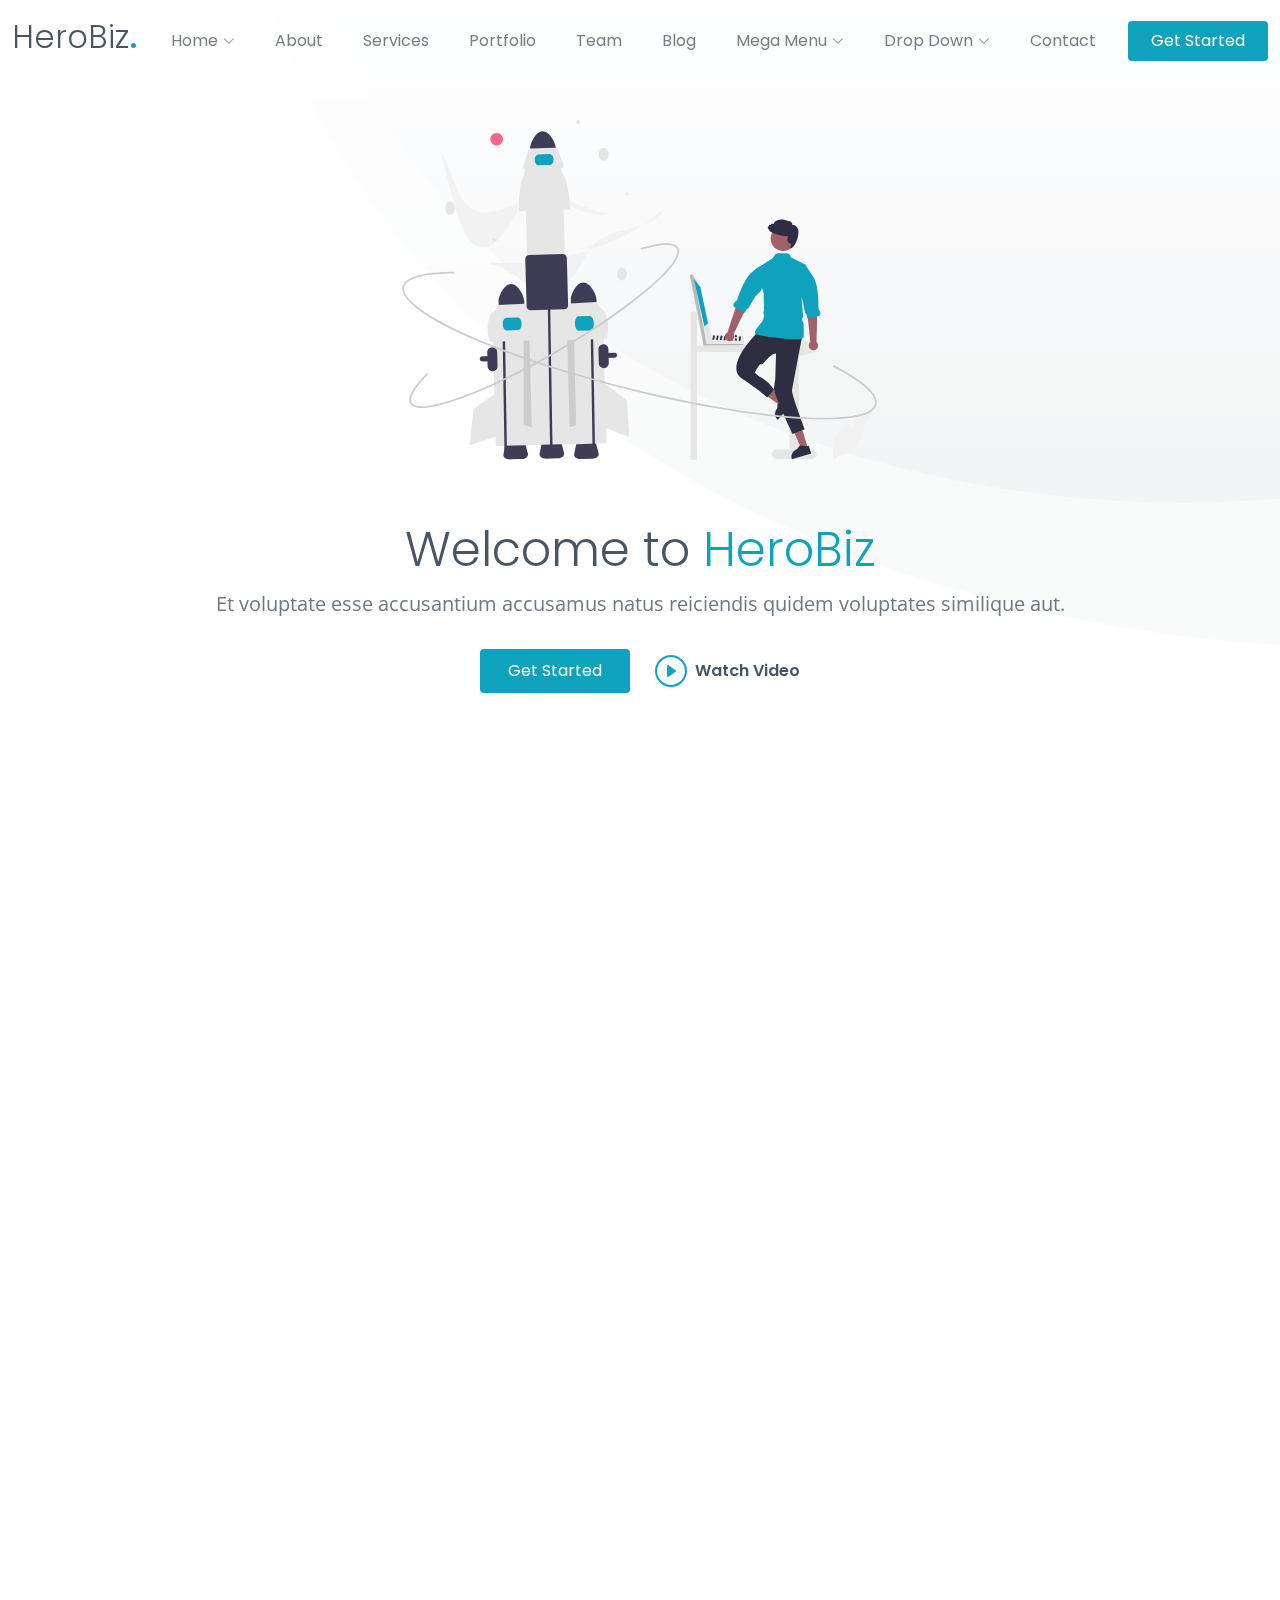
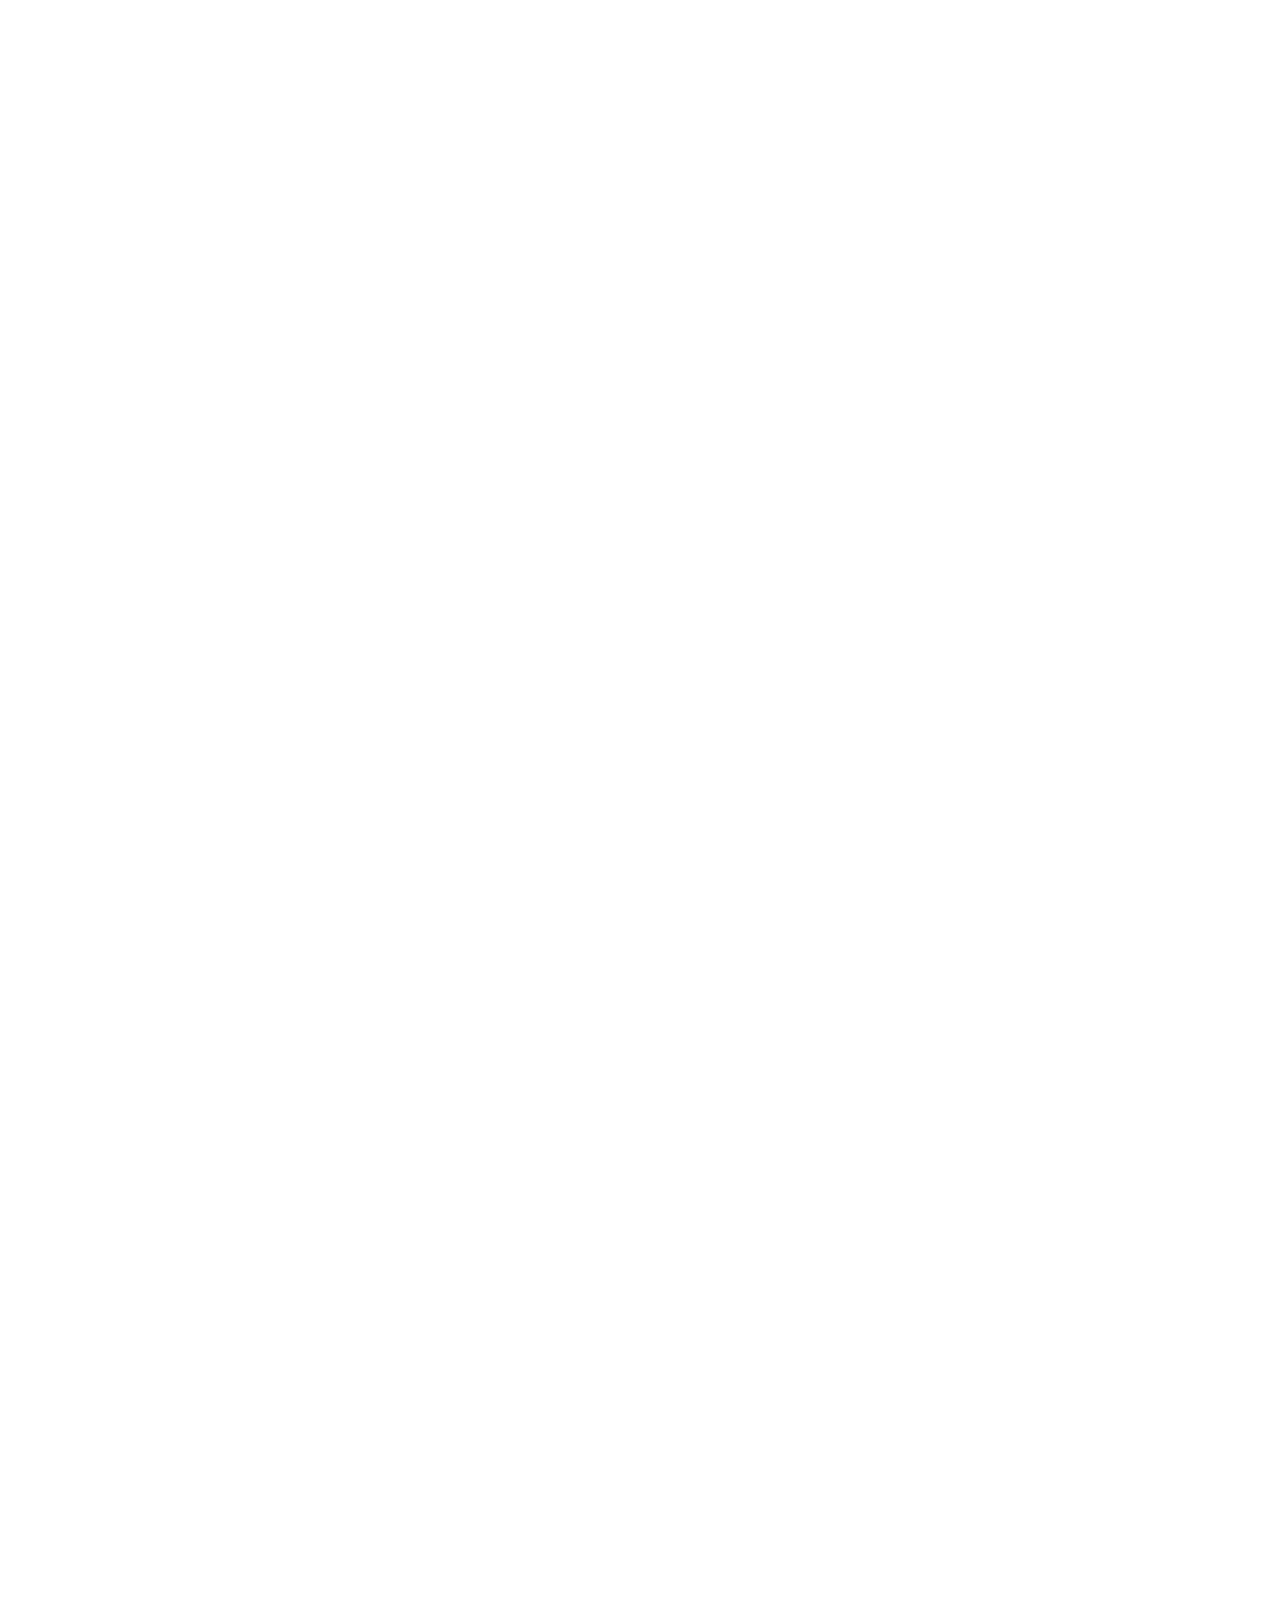
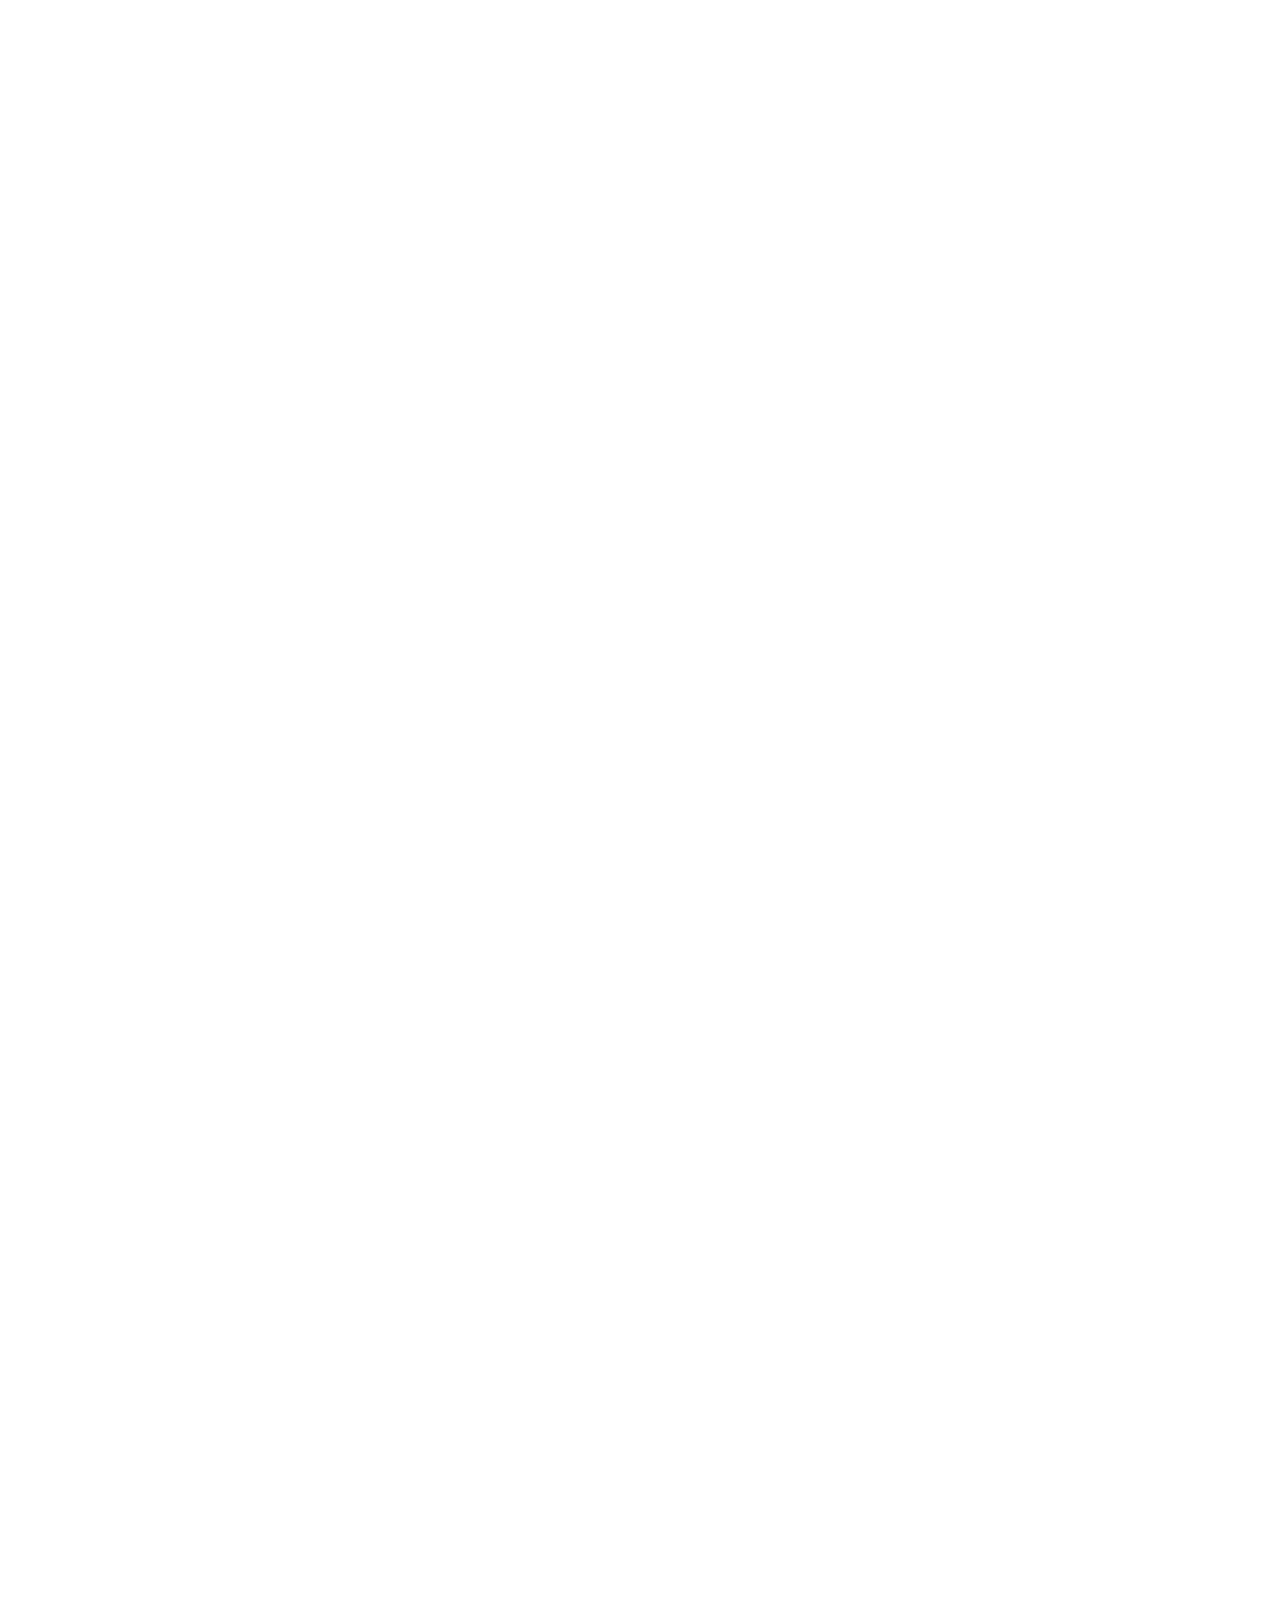
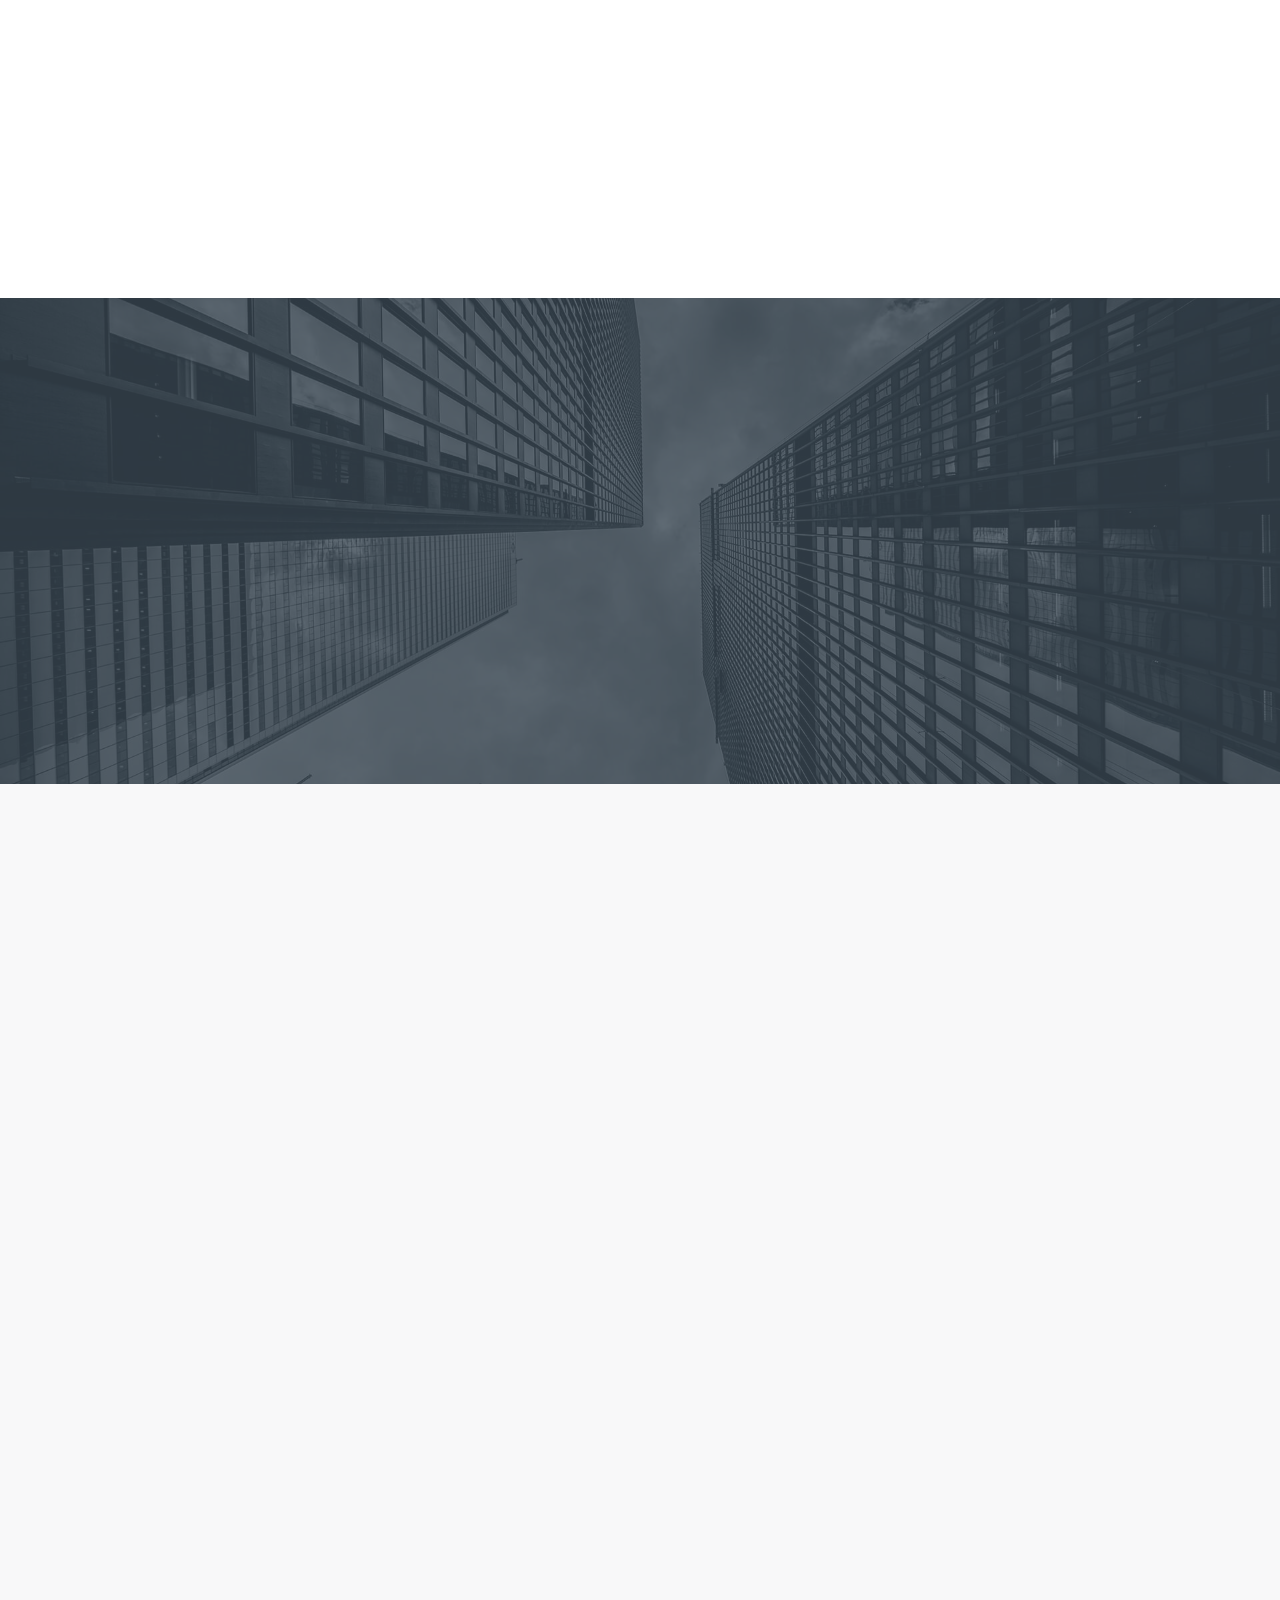
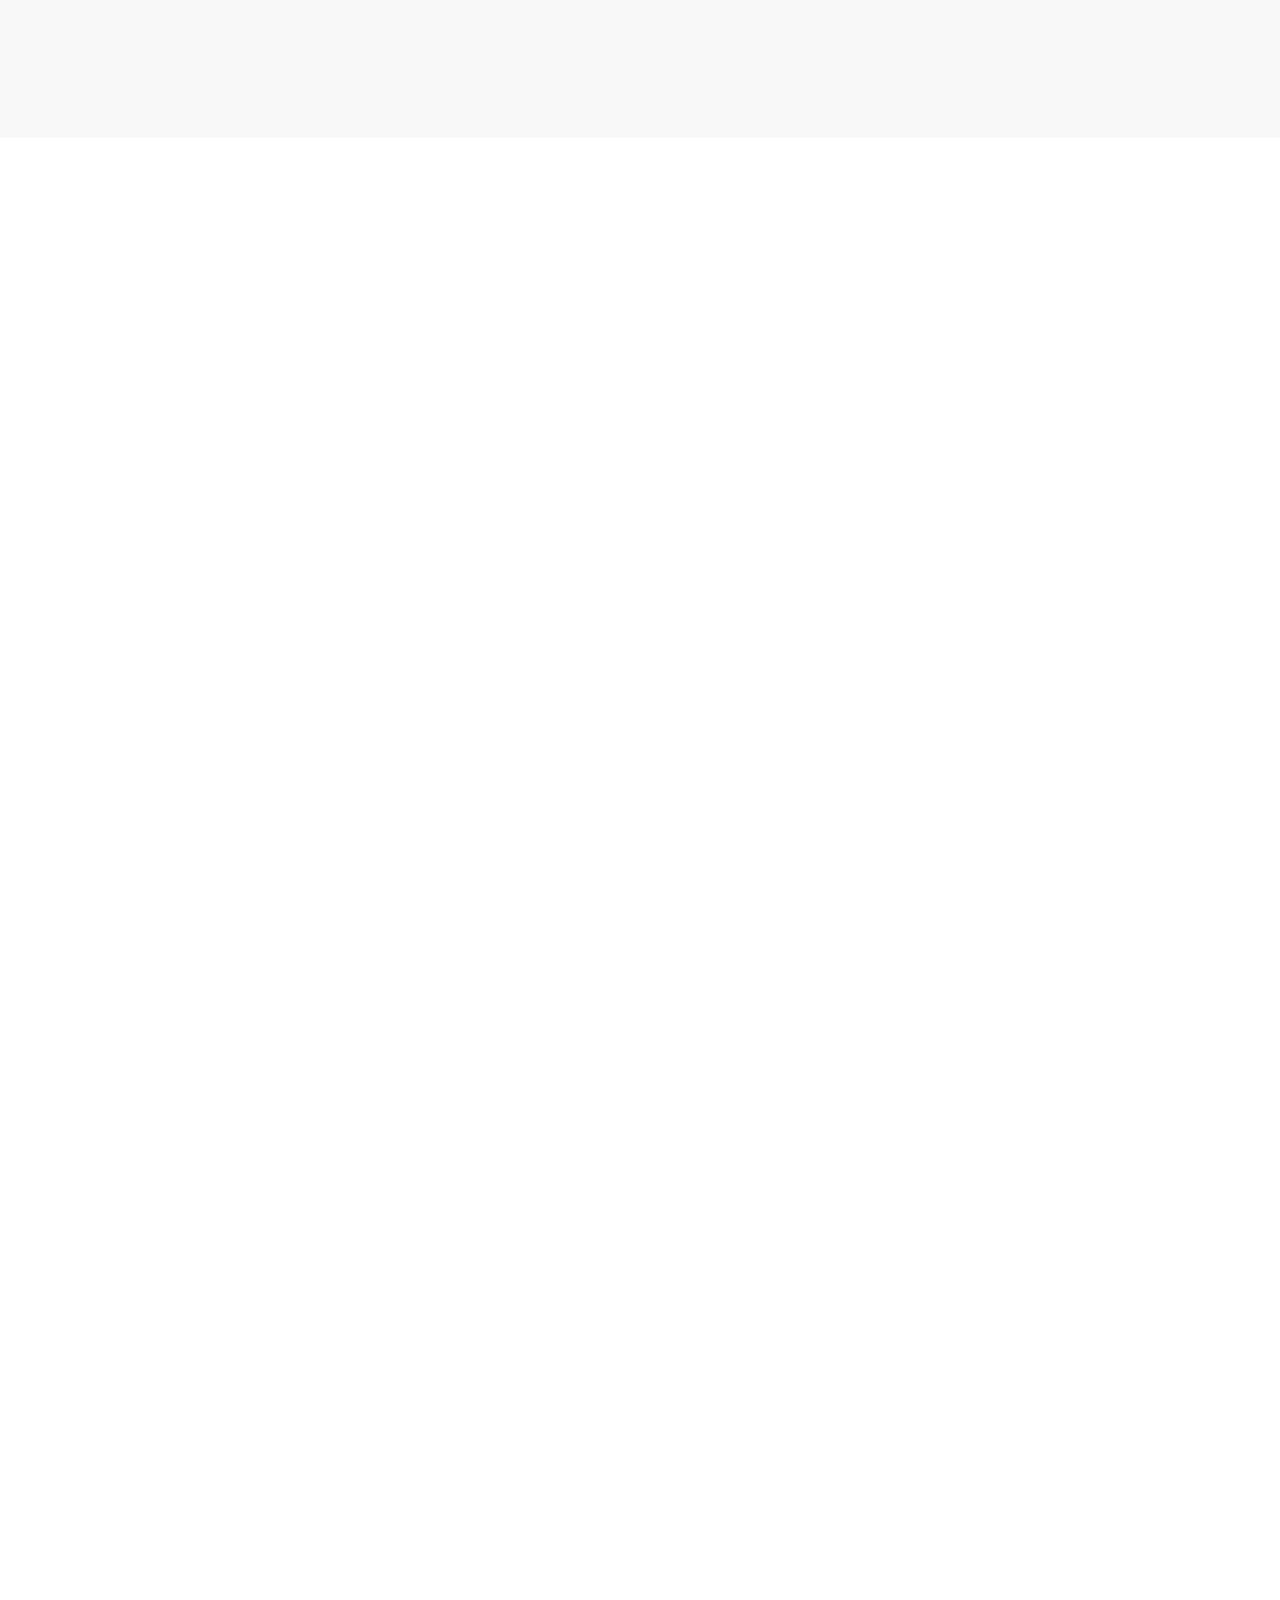
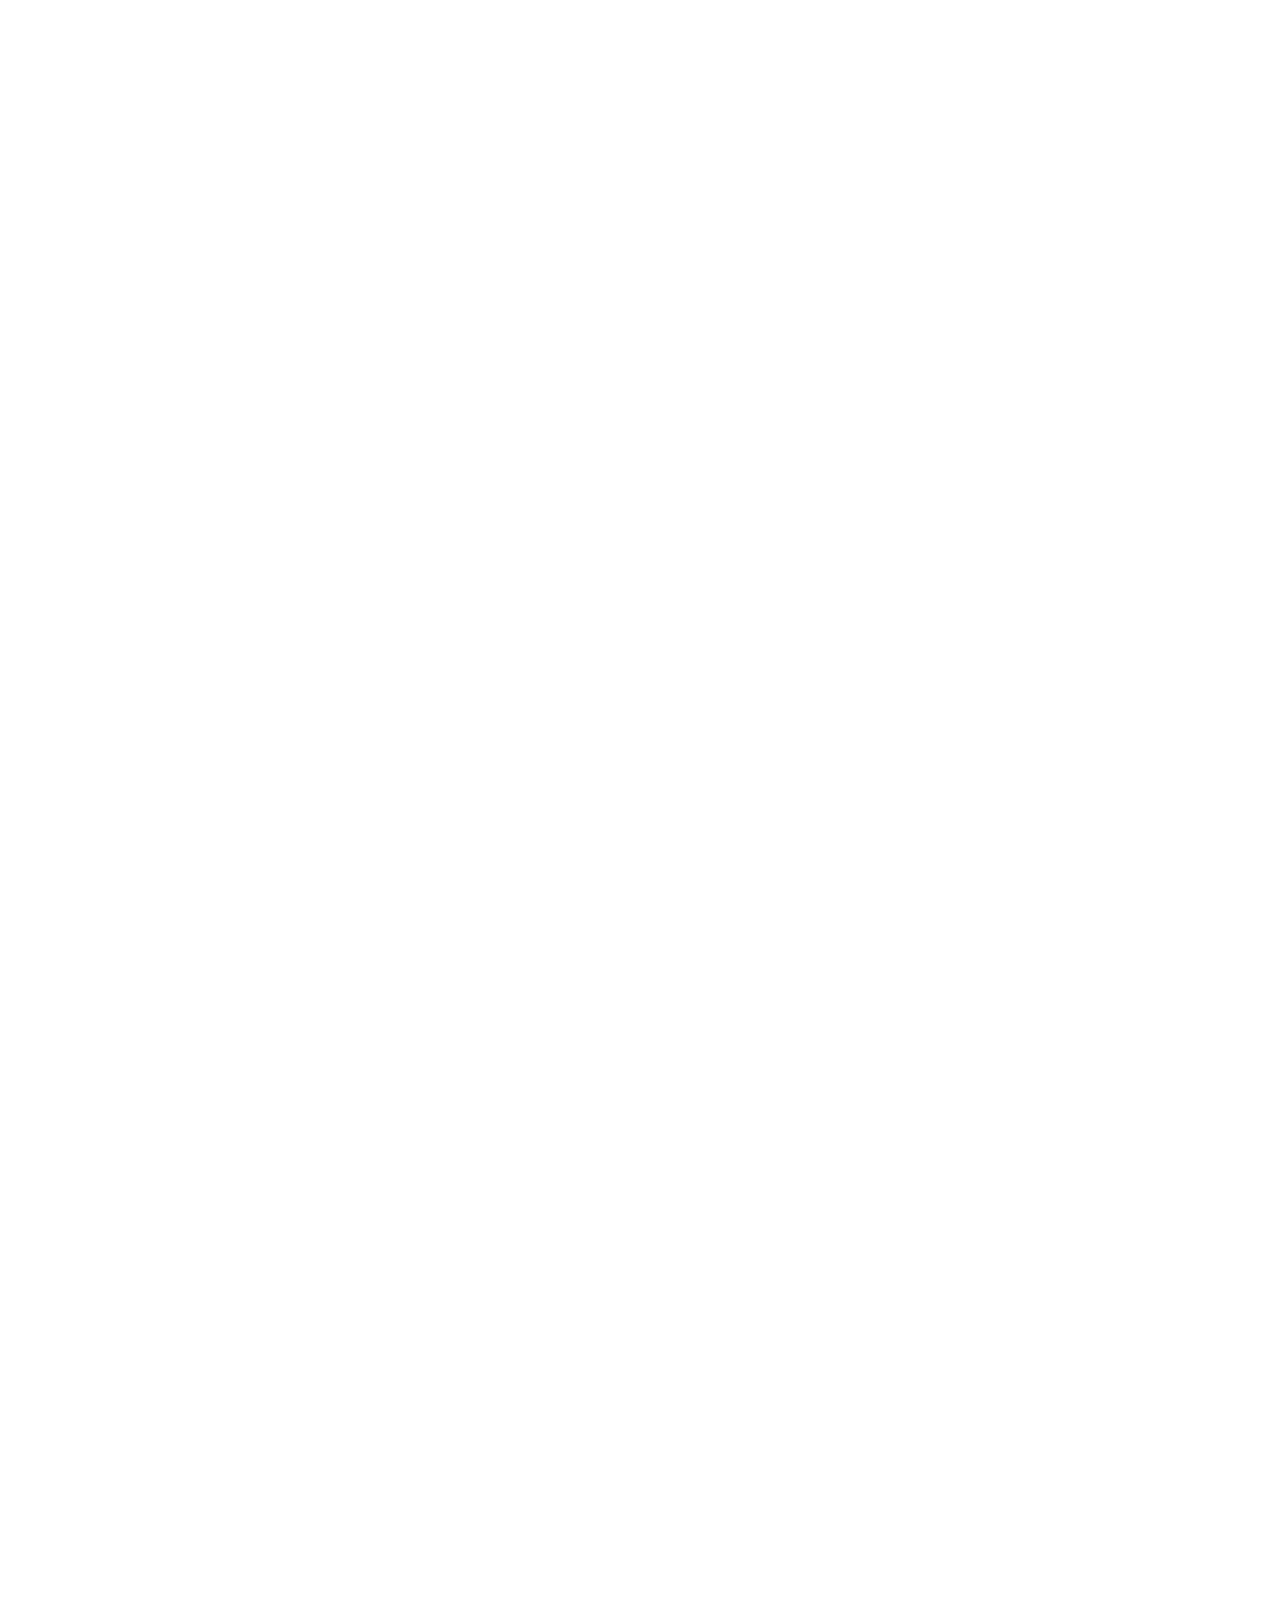
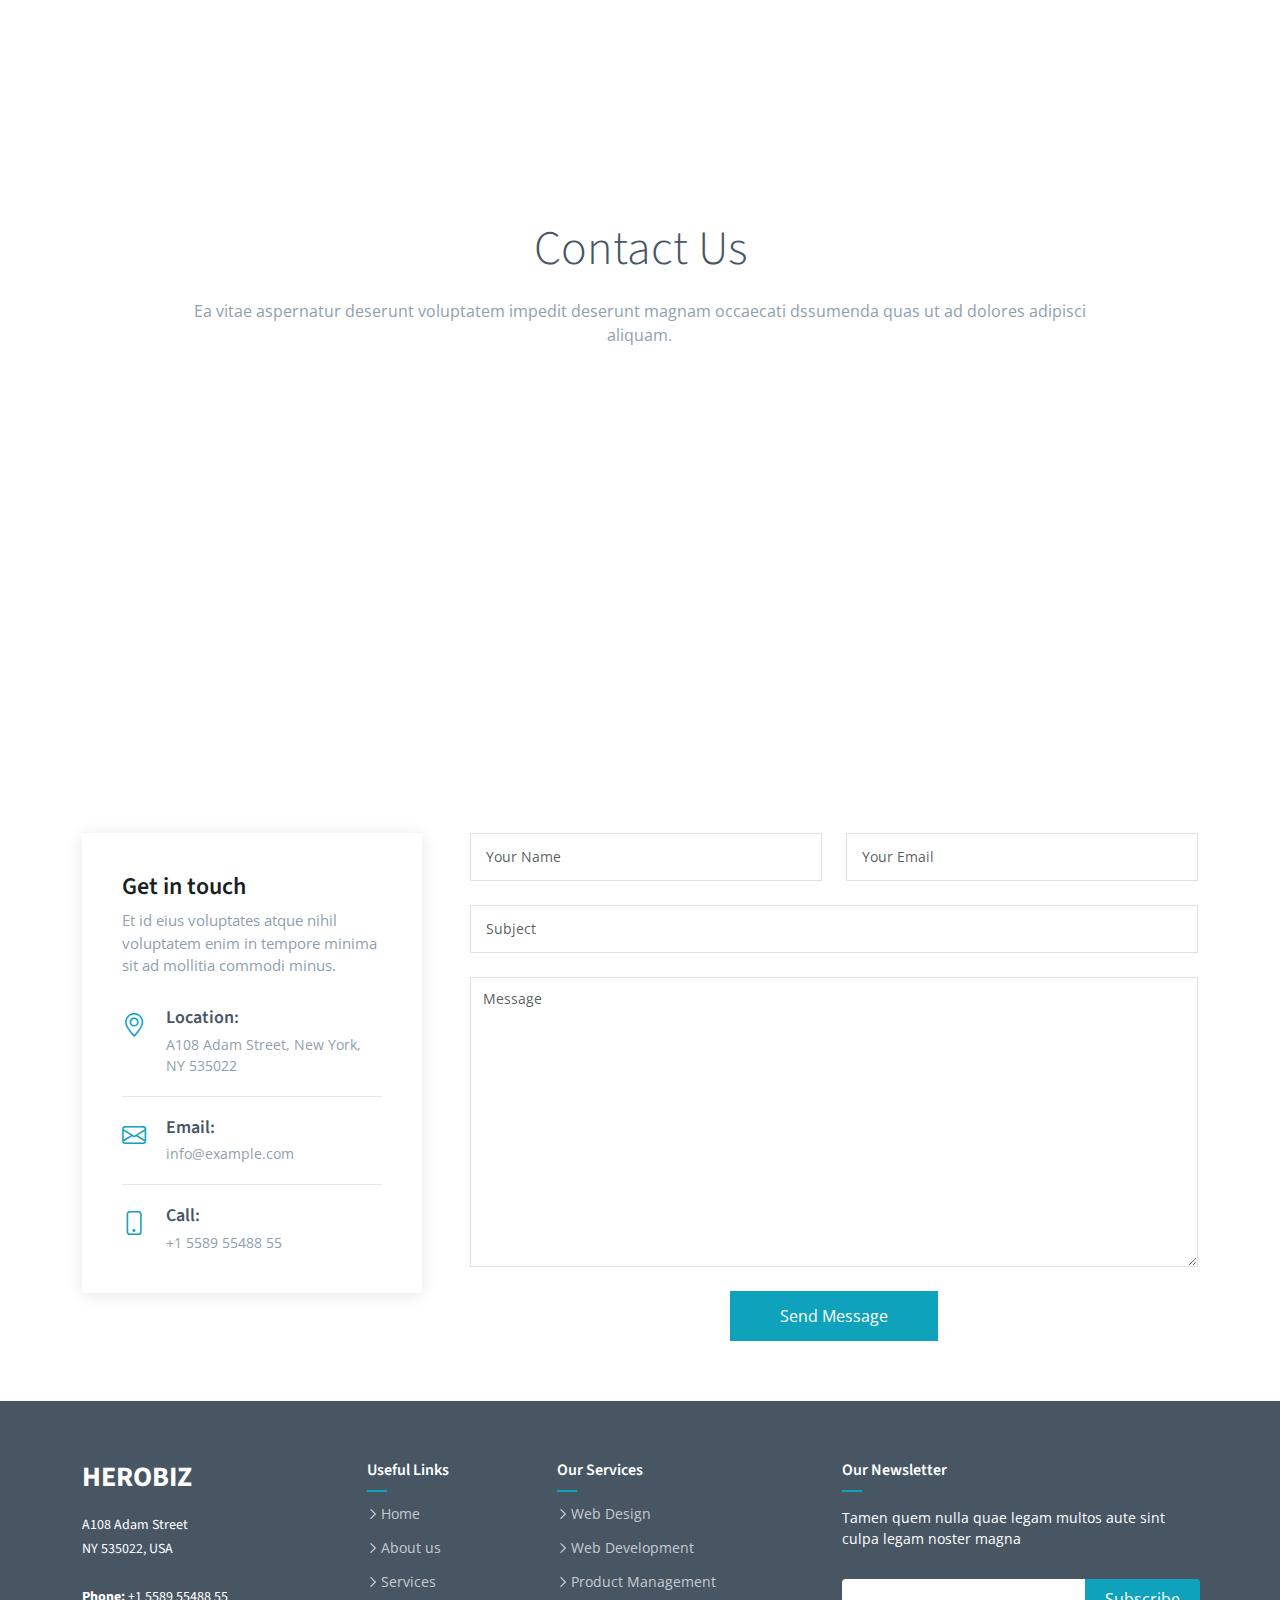
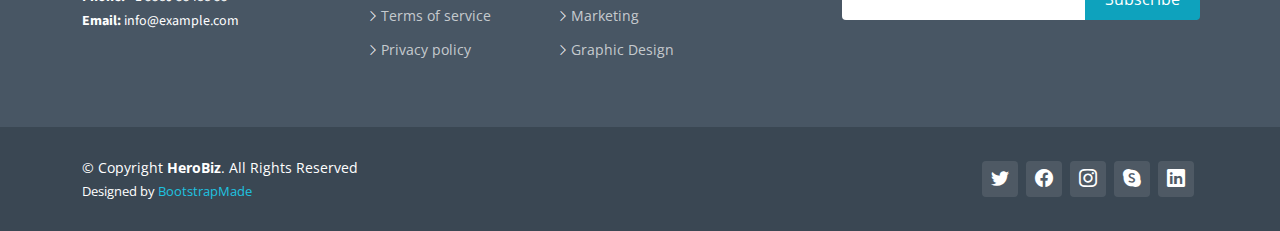
==== test/index.html @ 7741cd1e "Add template" ====
<!DOCTYPE html>
<html lang="en">

<head>
  <meta charset="utf-8">
  <meta content="width=device-width, initial-scale=1.0" name="viewport">

  <title>HeroBiz Bootstrap Template - Home 1</title>
  <meta content="" name="description">
  <meta content="" name="keywords">

  <!-- Favicons -->
  <link href="assets/img/favicon.png" rel="icon">
  <link href="assets/img/apple-touch-icon.png" rel="apple-touch-icon">

  <!-- Google Fonts -->
  <link rel="preconnect" href="https://fonts.googleapis.com">
  <link rel="preconnect" href="https://fonts.gstatic.com" crossorigin>
  <link href="https://fonts.googleapis.com/css2?family=Open+Sans:ital,wght@0,300;0,400;0,500;0,600;0,700;1,300;1,400;1,500;1,600;1,700&family=Poppins:ital,wght@0,300;0,400;0,500;0,600;0,700;1,300;1,400;1,500;1,600;1,700&family=Source+Sans+Pro:ital,wght@0,300;0,400;0,600;0,700;1,300;1,400;1,600;1,700&display=swap" rel="stylesheet">

  <!-- Vendor CSS Files -->
  <link href="assets/vendor/bootstrap/css/bootstrap.min.css" rel="stylesheet">
  <link href="assets/vendor/bootstrap-icons/bootstrap-icons.css" rel="stylesheet">
  <link href="assets/vendor/aos/aos.css" rel="stylesheet">
  <link href="assets/vendor/glightbox/css/glightbox.min.css" rel="stylesheet">
  <link href="assets/vendor/swiper/swiper-bundle.min.css" rel="stylesheet">

  <!-- Variables CSS Files. Uncomment your preferred color scheme -->
  <link href="assets/css/variables.css" rel="stylesheet">
  <!-- <link href="assets/css/variables-blue.css" rel="stylesheet"> -->
  <!-- <link href="assets/css/variables-green.css" rel="stylesheet"> -->
  <!-- <link href="assets/css/variables-orange.css" rel="stylesheet"> -->
  <!-- <link href="assets/css/variables-purple.css" rel="stylesheet"> -->
  <!-- <link href="assets/css/variables-red.css" rel="stylesheet"> -->
  <!-- <link href="assets/css/variables-pink.css" rel="stylesheet"> -->

  <!-- Template Main CSS File -->
  <link href="assets/css/main.css" rel="stylesheet">

  <!-- =======================================================
  * Template Name: HeroBiz
  * Updated: Jan 09 2024 with Bootstrap v5.3.2
  * Template URL: https://bootstrapmade.com/herobiz-bootstrap-business-template/
  * Author: BootstrapMade.com
  * License: https://bootstrapmade.com/license/
  ======================================================== -->
</head>

<body>

  <!-- ======= Header ======= -->
  <header id="header" class="header fixed-top" data-scrollto-offset="0">
    <div class="container-fluid d-flex align-items-center justify-content-between">

      <a href="index.html" class="logo d-flex align-items-center scrollto me-auto me-lg-0">
        <!-- Uncomment the line below if you also wish to use an image logo -->
        <!-- <img src="assets/img/logo.png" alt=""> -->
        <h1>HeroBiz<span>.</span></h1>
      </a>

      <nav id="navbar" class="navbar">
        <ul>

          <li class="dropdown"><a href="#"><span>Home</span> <i class="bi bi-chevron-down dropdown-indicator"></i></a>
            <ul>
              <li><a href="index.html" class="active">Home 1 - index.html</a></li>
              <li><a href="index-2.html">Home 2 - index-2.html</a></li>
              <li><a href="index-3.html">Home 3 - index-3.html</a></li>
              <li><a href="index-4.html">Home 4 - index-4.html</a></li>
            </ul>
          </li>

          <li><a class="nav-link scrollto" href="index.html#about">About</a></li>
          <li><a class="nav-link scrollto" href="index.html#services">Services</a></li>
          <li><a class="nav-link scrollto" href="index.html#portfolio">Portfolio</a></li>
          <li><a class="nav-link scrollto" href="index.html#team">Team</a></li>
          <li><a href="blog.html">Blog</a></li>
          <li class="dropdown megamenu"><a href="#"><span>Mega Menu</span> <i class="bi bi-chevron-down dropdown-indicator"></i></a>
            <ul>
              <li>
                <a href="#">Column 1 link 1</a>
                <a href="#">Column 1 link 2</a>
                <a href="#">Column 1 link 3</a>
              </li>
              <li>
                <a href="#">Column 2 link 1</a>
                <a href="#">Column 2 link 2</a>
                <a href="#">Column 3 link 3</a>
              </li>
              <li>
                <a href="#">Column 3 link 1</a>
                <a href="#">Column 3 link 2</a>
                <a href="#">Column 3 link 3</a>
              </li>
              <li>
                <a href="#">Column 4 link 1</a>
                <a href="#">Column 4 link 2</a>
                <a href="#">Column 4 link 3</a>
              </li>
            </ul>
          </li>
          <li class="dropdown"><a href="#"><span>Drop Down</span> <i class="bi bi-chevron-down dropdown-indicator"></i></a>
            <ul>
              <li><a href="#">Drop Down 1</a></li>
              <li class="dropdown"><a href="#"><span>Deep Drop Down</span> <i class="bi bi-chevron-down dropdown-indicator"></i></a>
                <ul>
                  <li><a href="#">Deep Drop Down 1</a></li>
                  <li><a href="#">Deep Drop Down 2</a></li>
                  <li><a href="#">Deep Drop Down 3</a></li>
                  <li><a href="#">Deep Drop Down 4</a></li>
                  <li><a href="#">Deep Drop Down 5</a></li>
                </ul>
              </li>
              <li><a href="#">Drop Down 2</a></li>
              <li><a href="#">Drop Down 3</a></li>
              <li><a href="#">Drop Down 4</a></li>
            </ul>
          </li>
          <li><a class="nav-link scrollto" href="index.html#contact">Contact</a></li>
        </ul>
        <i class="bi bi-list mobile-nav-toggle d-none"></i>
      </nav><!-- .navbar -->

      <a class="btn-getstarted scrollto" href="index.html#about">Get Started</a>

    </div>
  </header><!-- End Header -->

  <section id="hero-animated" class="hero-animated d-flex align-items-center">
    <div class="container d-flex flex-column justify-content-center align-items-center text-center position-relative" data-aos="zoom-out">
      <img src="assets/img/hero-carousel/hero-carousel-3.svg" class="img-fluid animated">
      <h2>Welcome to <span>HeroBiz</span></h2>
      <p>Et voluptate esse accusantium accusamus natus reiciendis quidem voluptates similique aut.</p>
      <div class="d-flex">
        <a href="#about" class="btn-get-started scrollto">Get Started</a>
        <a href="https://www.youtube.com/watch?v=LXb3EKWsInQ" class="glightbox btn-watch-video d-flex align-items-center"><i class="bi bi-play-circle"></i><span>Watch Video</span></a>
      </div>
    </div>
  </section>

  <main id="main">

    <!-- ======= Featured Services Section ======= -->
    <section id="featured-services" class="featured-services">
      <div class="container">

        <div class="row gy-4">

          <div class="col-xl-3 col-md-6 d-flex" data-aos="zoom-out">
            <div class="service-item position-relative">
              <div class="icon"><i class="bi bi-activity icon"></i></div>
              <h4><a href="" class="stretched-link">Lorem Ipsum</a></h4>
              <p>Voluptatum deleniti atque corrupti quos dolores et quas molestias excepturi</p>
            </div>
          </div><!-- End Service Item -->

          <div class="col-xl-3 col-md-6 d-flex" data-aos="zoom-out" data-aos-delay="200">
            <div class="service-item position-relative">
              <div class="icon"><i class="bi bi-bounding-box-circles icon"></i></div>
              <h4><a href="" class="stretched-link">Sed ut perspici</a></h4>
              <p>Duis aute irure dolor in reprehenderit in voluptate velit esse cillum dolore</p>
            </div>
          </div><!-- End Service Item -->

          <div class="col-xl-3 col-md-6 d-flex" data-aos="zoom-out" data-aos-delay="400">
            <div class="service-item position-relative">
              <div class="icon"><i class="bi bi-calendar4-week icon"></i></div>
              <h4><a href="" class="stretched-link">Magni Dolores</a></h4>
              <p>Excepteur sint occaecat cupidatat non proident, sunt in culpa qui officia</p>
            </div>
          </div><!-- End Service Item -->

          <div class="col-xl-3 col-md-6 d-flex" data-aos="zoom-out" data-aos-delay="600">
            <div class="service-item position-relative">
              <div class="icon"><i class="bi bi-broadcast icon"></i></div>
              <h4><a href="" class="stretched-link">Nemo Enim</a></h4>
              <p>At vero eos et accusamus et iusto odio dignissimos ducimus qui blanditiis</p>
            </div>
          </div><!-- End Service Item -->

        </div>

      </div>
    </section><!-- End Featured Services Section -->

    <!-- ======= About Section ======= -->
    <section id="about" class="about">
      <div class="container" data-aos="fade-up">

        <div class="section-header">
          <h2>About Us</h2>
          <p>Architecto nobis eos vel nam quidem vitae temporibus voluptates qui hic deserunt iusto omnis nam voluptas asperiores sequi tenetur dolores incidunt enim voluptatem magnam cumque fuga.</p>
        </div>

        <div class="row g-4 g-lg-5" data-aos="fade-up" data-aos-delay="200">

          <div class="col-lg-5">
            <div class="about-img">
              <img src="assets/img/about.jpg" class="img-fluid" alt="">
            </div>
          </div>

          <div class="col-lg-7">
            <h3 class="pt-0 pt-lg-5">Neque officiis dolore maiores et exercitationem quae est seda lidera pat claero</h3>

            <!-- Tabs -->
            <ul class="nav nav-pills mb-3">
              <li><a class="nav-link active" data-bs-toggle="pill" href="#tab1">Saepe fuga</a></li>
              <li><a class="nav-link" data-bs-toggle="pill" href="#tab2">Voluptates</a></li>
              <li><a class="nav-link" data-bs-toggle="pill" href="#tab3">Corrupti</a></li>
            </ul><!-- End Tabs -->

            <!-- Tab Content -->
            <div class="tab-content">

              <div class="tab-pane fade show active" id="tab1">

                <p class="fst-italic">Consequuntur inventore voluptates consequatur aut vel et. Eos doloribus expedita. Sapiente atque consequatur minima nihil quae aspernatur quo suscipit voluptatem.</p>

                <div class="d-flex align-items-center mt-4">
                  <i class="bi bi-check2"></i>
                  <h4>Repudiandae rerum velit modi et officia quasi facilis</h4>
                </div>
                <p>Laborum omnis voluptates voluptas qui sit aliquam blanditiis. Sapiente minima commodi dolorum non eveniet magni quaerat nemo et.</p>

                <div class="d-flex align-items-center mt-4">
                  <i class="bi bi-check2"></i>
                  <h4>Incidunt non veritatis illum ea ut nisi</h4>
                </div>
                <p>Non quod totam minus repellendus autem sint velit. Rerum debitis facere soluta tenetur. Iure molestiae assumenda sunt qui inventore eligendi voluptates nisi at. Dolorem quo tempora. Quia et perferendis.</p>

                <div class="d-flex align-items-center mt-4">
                  <i class="bi bi-check2"></i>
                  <h4>Omnis ab quia nemo dignissimos rem eum quos..</h4>
                </div>
                <p>Eius alias aut cupiditate. Dolor voluptates animi ut blanditiis quos nam. Magnam officia aut ut alias quo explicabo ullam esse. Sunt magnam et dolorem eaque magnam odit enim quaerat. Vero error error voluptatem eum.</p>

              </div><!-- End Tab 1 Content -->

              <div class="tab-pane fade show" id="tab2">

                <p class="fst-italic">Consequuntur inventore voluptates consequatur aut vel et. Eos doloribus expedita. Sapiente atque consequatur minima nihil quae aspernatur quo suscipit voluptatem.</p>

                <div class="d-flex align-items-center mt-4">
                  <i class="bi bi-check2"></i>
                  <h4>Repudiandae rerum velit modi et officia quasi facilis</h4>
                </div>
                <p>Laborum omnis voluptates voluptas qui sit aliquam blanditiis. Sapiente minima commodi dolorum non eveniet magni quaerat nemo et.</p>

                <div class="d-flex align-items-center mt-4">
                  <i class="bi bi-check2"></i>
                  <h4>Incidunt non veritatis illum ea ut nisi</h4>
                </div>
                <p>Non quod totam minus repellendus autem sint velit. Rerum debitis facere soluta tenetur. Iure molestiae assumenda sunt qui inventore eligendi voluptates nisi at. Dolorem quo tempora. Quia et perferendis.</p>

                <div class="d-flex align-items-center mt-4">
                  <i class="bi bi-check2"></i>
                  <h4>Omnis ab quia nemo dignissimos rem eum quos..</h4>
                </div>
                <p>Eius alias aut cupiditate. Dolor voluptates animi ut blanditiis quos nam. Magnam officia aut ut alias quo explicabo ullam esse. Sunt magnam et dolorem eaque magnam odit enim quaerat. Vero error error voluptatem eum.</p>

              </div><!-- End Tab 2 Content -->

              <div class="tab-pane fade show" id="tab3">

                <p class="fst-italic">Consequuntur inventore voluptates consequatur aut vel et. Eos doloribus expedita. Sapiente atque consequatur minima nihil quae aspernatur quo suscipit voluptatem.</p>

                <div class="d-flex align-items-center mt-4">
                  <i class="bi bi-check2"></i>
                  <h4>Repudiandae rerum velit modi et officia quasi facilis</h4>
                </div>
                <p>Laborum omnis voluptates voluptas qui sit aliquam blanditiis. Sapiente minima commodi dolorum non eveniet magni quaerat nemo et.</p>

                <div class="d-flex align-items-center mt-4">
                  <i class="bi bi-check2"></i>
                  <h4>Incidunt non veritatis illum ea ut nisi</h4>
                </div>
                <p>Non quod totam minus repellendus autem sint velit. Rerum debitis facere soluta tenetur. Iure molestiae assumenda sunt qui inventore eligendi voluptates nisi at. Dolorem quo tempora. Quia et perferendis.</p>

                <div class="d-flex align-items-center mt-4">
                  <i class="bi bi-check2"></i>
                  <h4>Omnis ab quia nemo dignissimos rem eum quos..</h4>
                </div>
                <p>Eius alias aut cupiditate. Dolor voluptates animi ut blanditiis quos nam. Magnam officia aut ut alias quo explicabo ullam esse. Sunt magnam et dolorem eaque magnam odit enim quaerat. Vero error error voluptatem eum.</p>

              </div><!-- End Tab 3 Content -->

            </div>

          </div>

        </div>

      </div>
    </section><!-- End About Section -->

    <!-- ======= Clients Section ======= -->
    <section id="clients" class="clients">
      <div class="container" data-aos="zoom-out">

        <div class="clients-slider swiper">
          <div class="swiper-wrapper align-items-center">
            <div class="swiper-slide"><img src="assets/img/clients/client-1.png" class="img-fluid" alt=""></div>
            <div class="swiper-slide"><img src="assets/img/clients/client-2.png" class="img-fluid" alt=""></div>
            <div class="swiper-slide"><img src="assets/img/clients/client-3.png" class="img-fluid" alt=""></div>
            <div class="swiper-slide"><img src="assets/img/clients/client-4.png" class="img-fluid" alt=""></div>
            <div class="swiper-slide"><img src="assets/img/clients/client-5.png" class="img-fluid" alt=""></div>
            <div class="swiper-slide"><img src="assets/img/clients/client-6.png" class="img-fluid" alt=""></div>
            <div class="swiper-slide"><img src="assets/img/clients/client-7.png" class="img-fluid" alt=""></div>
            <div class="swiper-slide"><img src="assets/img/clients/client-8.png" class="img-fluid" alt=""></div>
          </div>
        </div>

      </div>
    </section><!-- End Clients Section -->

    <!-- ======= Call To Action Section ======= -->
    <section id="cta" class="cta">
      <div class="container" data-aos="zoom-out">

        <div class="row g-5">

          <div class="col-lg-8 col-md-6 content d-flex flex-column justify-content-center order-last order-md-first">
            <h3>Alias sunt quas <em>Cupiditate</em> oluptas hic minima</h3>
            <p> Duis aute irure dolor in reprehenderit in voluptate velit esse cillum dolore eu fugiat nulla pariatur. Excepteur sint occaecat cupidatat non proident, sunt in culpa qui officia deserunt mollit anim id est laborum.</p>
            <a class="cta-btn align-self-start" href="#">Call To Action</a>
          </div>

          <div class="col-lg-4 col-md-6 order-first order-md-last d-flex align-items-center">
            <div class="img">
              <img src="assets/img/cta.jpg" alt="" class="img-fluid">
            </div>
          </div>

        </div>

      </div>
    </section><!-- End Call To Action Section -->

    <!-- ======= On Focus Section ======= -->
    <section id="onfocus" class="onfocus">
      <div class="container-fluid p-0" data-aos="fade-up">

        <div class="row g-0">
          <div class="col-lg-6 video-play position-relative">
            <a href="https://www.youtube.com/watch?v=LXb3EKWsInQ" class="glightbox play-btn"></a>
          </div>
          <div class="col-lg-6">
            <div class="content d-flex flex-column justify-content-center h-100">
              <h3>Voluptatem dignissimos provident quasi corporis</h3>
              <p class="fst-italic">
                Lorem ipsum dolor sit amet, consectetur adipiscing elit, sed do eiusmod tempor incididunt ut labore et dolore
                magna aliqua.
              </p>
              <ul>
                <li><i class="bi bi-check-circle"></i> Ullamco laboris nisi ut aliquip ex ea commodo consequat.</li>
                <li><i class="bi bi-check-circle"></i> Duis aute irure dolor in reprehenderit in voluptate velit.</li>
                <li><i class="bi bi-check-circle"></i> Ullamco laboris nisi ut aliquip ex ea commodo consequat. Duis aute irure dolor in reprehenderit in voluptate trideta storacalaperda mastiro dolore eu fugiat nulla pariatur.</li>
              </ul>
              <a href="#" class="read-more align-self-start"><span>Read More</span><i class="bi bi-arrow-right"></i></a>
            </div>
          </div>
        </div>

      </div>
    </section><!-- End On Focus Section -->

    <!-- ======= Features Section ======= -->
    <section id="features" class="features">
      <div class="container" data-aos="fade-up">

        <ul class="nav nav-tabs row gy-4 d-flex">

          <li class="nav-item col-6 col-md-4 col-lg-2">
            <a class="nav-link active show" data-bs-toggle="tab" data-bs-target="#tab-1">
              <i class="bi bi-binoculars color-cyan"></i>
              <h4>Modinest</h4>
            </a>
          </li><!-- End Tab 1 Nav -->

          <li class="nav-item col-6 col-md-4 col-lg-2">
            <a class="nav-link" data-bs-toggle="tab" data-bs-target="#tab-2">
              <i class="bi bi-box-seam color-indigo"></i>
              <h4>Undaesenti</h4>
            </a>
          </li><!-- End Tab 2 Nav -->

          <li class="nav-item col-6 col-md-4 col-lg-2">
            <a class="nav-link" data-bs-toggle="tab" data-bs-target="#tab-3">
              <i class="bi bi-brightness-high color-teal"></i>
              <h4>Pariatur</h4>
            </a>
          </li><!-- End Tab 3 Nav -->

          <li class="nav-item col-6 col-md-4 col-lg-2">
            <a class="nav-link" data-bs-toggle="tab" data-bs-target="#tab-4">
              <i class="bi bi-command color-red"></i>
              <h4>Nostrum</h4>
            </a>
          </li><!-- End Tab 4 Nav -->

          <li class="nav-item col-6 col-md-4 col-lg-2">
            <a class="nav-link" data-bs-toggle="tab" data-bs-target="#tab-5">
              <i class="bi bi-easel color-blue"></i>
              <h4>Adipiscing</h4>
            </a>
          </li><!-- End Tab 5 Nav -->

          <li class="nav-item col-6 col-md-4 col-lg-2">
            <a class="nav-link" data-bs-toggle="tab" data-bs-target="#tab-6">
              <i class="bi bi-map color-orange"></i>
              <h4>Reprehit</h4>
            </a>
          </li><!-- End Tab 6 Nav -->

        </ul>

        <div class="tab-content">

          <div class="tab-pane active show" id="tab-1">
            <div class="row gy-4">
              <div class="col-lg-8 order-2 order-lg-1" data-aos="fade-up" data-aos-delay="100">
                <h3>Modinest</h3>
                <p class="fst-italic">
                  Lorem ipsum dolor sit amet, consectetur adipiscing elit, sed do eiusmod tempor incididunt ut labore et dolore
                  magna aliqua.
                </p>
                <ul>
                  <li><i class="bi bi-check-circle-fill"></i> Ullamco laboris nisi ut aliquip ex ea commodo consequat.</li>
                  <li><i class="bi bi-check-circle-fill"></i> Duis aute irure dolor in reprehenderit in voluptate velit.</li>
                  <li><i class="bi bi-check-circle-fill"></i> Ullamco laboris nisi ut aliquip ex ea commodo consequat. Duis aute irure dolor in reprehenderit in voluptate trideta storacalaperda mastiro dolore eu fugiat nulla pariatur.</li>
                </ul>
                <p>
                  Ullamco laboris nisi ut aliquip ex ea commodo consequat. Duis aute irure dolor in reprehenderit in voluptate
                  velit esse cillum dolore eu fugiat nulla pariatur. Excepteur sint occaecat cupidatat non proident, sunt in
                  culpa qui officia deserunt mollit anim id est laborum
                </p>
              </div>
              <div class="col-lg-4 order-1 order-lg-2 text-center" data-aos="fade-up" data-aos-delay="200">
                <img src="assets/img/features-1.svg" alt="" class="img-fluid">
              </div>
            </div>
          </div><!-- End Tab Content 1 -->

          <div class="tab-pane" id="tab-2">
            <div class="row gy-4">
              <div class="col-lg-8 order-2 order-lg-1">
                <h3>Undaesenti</h3>
                <p>
                  Ullamco laboris nisi ut aliquip ex ea commodo consequat. Duis aute irure dolor in reprehenderit in voluptate
                  velit esse cillum dolore eu fugiat nulla pariatur. Excepteur sint occaecat cupidatat non proident, sunt in
                  culpa qui officia deserunt mollit anim id est laborum
                </p>
                <p class="fst-italic">
                  Lorem ipsum dolor sit amet, consectetur adipiscing elit, sed do eiusmod tempor incididunt ut labore et dolore
                  magna aliqua.
                </p>
                <ul>
                  <li><i class="bi bi-check-circle-fill"></i> Ullamco laboris nisi ut aliquip ex ea commodo consequat.</li>
                  <li><i class="bi bi-check-circle-fill"></i> Duis aute irure dolor in reprehenderit in voluptate velit.</li>
                  <li><i class="bi bi-check-circle-fill"></i> Provident mollitia neque rerum asperiores dolores quos qui a. Ipsum neque dolor voluptate nisi sed.</li>
                  <li><i class="bi bi-check-circle-fill"></i> Ullamco laboris nisi ut aliquip ex ea commodo consequat. Duis aute irure dolor in reprehenderit in voluptate trideta storacalaperda mastiro dolore eu fugiat nulla pariatur.</li>
                </ul>
              </div>
              <div class="col-lg-4 order-1 order-lg-2 text-center">
                <img src="assets/img/features-2.svg" alt="" class="img-fluid">
              </div>
            </div>
          </div><!-- End Tab Content 2 -->

          <div class="tab-pane" id="tab-3">
            <div class="row gy-4">
              <div class="col-lg-8 order-2 order-lg-1">
                <h3>Pariatur</h3>
                <p>
                  Ullamco laboris nisi ut aliquip ex ea commodo consequat. Duis aute irure dolor in reprehenderit in voluptate
                  velit esse cillum dolore eu fugiat nulla pariatur. Excepteur sint occaecat cupidatat non proident, sunt in
                  culpa qui officia deserunt mollit anim id est laborum
                </p>
                <ul>
                  <li><i class="bi bi-check-circle-fill"></i> Ullamco laboris nisi ut aliquip ex ea commodo consequat.</li>
                  <li><i class="bi bi-check-circle-fill"></i> Duis aute irure dolor in reprehenderit in voluptate velit.</li>
                  <li><i class="bi bi-check-circle-fill"></i> Provident mollitia neque rerum asperiores dolores quos qui a. Ipsum neque dolor voluptate nisi sed.</li>
                </ul>
                <p class="fst-italic">
                  Lorem ipsum dolor sit amet, consectetur adipiscing elit, sed do eiusmod tempor incididunt ut labore et dolore
                  magna aliqua.
                </p>
              </div>
              <div class="col-lg-4 order-1 order-lg-2 text-center">
                <img src="assets/img/features-3.svg" alt="" class="img-fluid">
              </div>
            </div>
          </div><!-- End Tab Content 3 -->

          <div class="tab-pane" id="tab-4">
            <div class="row gy-4">
              <div class="col-lg-8 order-2 order-lg-1">
                <h3>Nostrum</h3>
                <p>
                  Ullamco laboris nisi ut aliquip ex ea commodo consequat. Duis aute irure dolor in reprehenderit in voluptate
                  velit esse cillum dolore eu fugiat nulla pariatur. Excepteur sint occaecat cupidatat non proident, sunt in
                  culpa qui officia deserunt mollit anim id est laborum
                </p>
                <p class="fst-italic">
                  Lorem ipsum dolor sit amet, consectetur adipiscing elit, sed do eiusmod tempor incididunt ut labore et dolore
                  magna aliqua.
                </p>
                <ul>
                  <li><i class="bi bi-check-circle-fill"></i> Ullamco laboris nisi ut aliquip ex ea commodo consequat.</li>
                  <li><i class="bi bi-check-circle-fill"></i> Duis aute irure dolor in reprehenderit in voluptate velit.</li>
                  <li><i class="bi bi-check-circle-fill"></i> Ullamco laboris nisi ut aliquip ex ea commodo consequat. Duis aute irure dolor in reprehenderit in voluptate trideta storacalaperda mastiro dolore eu fugiat nulla pariatur.</li>
                </ul>
              </div>
              <div class="col-lg-4 order-1 order-lg-2 text-center">
                <img src="assets/img/features-4.svg" alt="" class="img-fluid">
              </div>
            </div>
          </div><!-- End Tab Content 4 -->

          <div class="tab-pane" id="tab-5">
            <div class="row gy-4">
              <div class="col-lg-8 order-2 order-lg-1">
                <h3>Adipiscing</h3>
                <p>
                  Ullamco laboris nisi ut aliquip ex ea commodo consequat. Duis aute irure dolor in reprehenderit in voluptate
                  velit esse cillum dolore eu fugiat nulla pariatur. Excepteur sint occaecat cupidatat non proident, sunt in
                  culpa qui officia deserunt mollit anim id est laborum
                </p>
                <p class="fst-italic">
                  Lorem ipsum dolor sit amet, consectetur adipiscing elit, sed do eiusmod tempor incididunt ut labore et dolore
                  magna aliqua.
                </p>
                <ul>
                  <li><i class="bi bi-check-circle-fill"></i> Ullamco laboris nisi ut aliquip ex ea commodo consequat.</li>
                  <li><i class="bi bi-check-circle-fill"></i> Duis aute irure dolor in reprehenderit in voluptate velit.</li>
                  <li><i class="bi bi-check-circle-fill"></i> Ullamco laboris nisi ut aliquip ex ea commodo consequat. Duis aute irure dolor in reprehenderit in voluptate trideta storacalaperda mastiro dolore eu fugiat nulla pariatur.</li>
                </ul>
              </div>
              <div class="col-lg-4 order-1 order-lg-2 text-center">
                <img src="assets/img/features-5.svg" alt="" class="img-fluid">
              </div>
            </div>
          </div><!-- End Tab Content 5 -->

          <div class="tab-pane" id="tab-6">
            <div class="row gy-4">
              <div class="col-lg-8 order-2 order-lg-1">
                <h3>Reprehit</h3>
                <p>
                  Ullamco laboris nisi ut aliquip ex ea commodo consequat. Duis aute irure dolor in reprehenderit in voluptate
                  velit esse cillum dolore eu fugiat nulla pariatur. Excepteur sint occaecat cupidatat non proident, sunt in
                  culpa qui officia deserunt mollit anim id est laborum
                </p>
                <p class="fst-italic">
                  Lorem ipsum dolor sit amet, consectetur adipiscing elit, sed do eiusmod tempor incididunt ut labore et dolore
                  magna aliqua.
                </p>
                <ul>
                  <li><i class="bi bi-check-circle-fill"></i> Ullamco laboris nisi ut aliquip ex ea commodo consequat.</li>
                  <li><i class="bi bi-check-circle-fill"></i> Duis aute irure dolor in reprehenderit in voluptate velit.</li>
                  <li><i class="bi bi-check-circle-fill"></i> Ullamco laboris nisi ut aliquip ex ea commodo consequat. Duis aute irure dolor in reprehenderit in voluptate trideta storacalaperda mastiro dolore eu fugiat nulla pariatur.</li>
                </ul>
              </div>
              <div class="col-lg-4 order-1 order-lg-2 text-center">
                <img src="assets/img/features-6.svg" alt="" class="img-fluid">
              </div>
            </div>
          </div><!-- End Tab Content 6 -->

        </div>

      </div>
    </section><!-- End Features Section -->

    <!-- ======= Services Section ======= -->
    <section id="services" class="services">
      <div class="container" data-aos="fade-up">

        <div class="section-header">
          <h2>Our Services</h2>
          <p>Ea vitae aspernatur deserunt voluptatem impedit deserunt magnam occaecati dssumenda quas ut ad dolores adipisci aliquam.</p>
        </div>

        <div class="row gy-5">

          <div class="col-xl-4 col-md-6" data-aos="zoom-in" data-aos-delay="200">
            <div class="service-item">
              <div class="img">
                <img src="assets/img/services-1.jpg" class="img-fluid" alt="">
              </div>
              <div class="details position-relative">
                <div class="icon">
                  <i class="bi bi-activity"></i>
                </div>
                <a href="#" class="stretched-link">
                  <h3>Nesciunt Mete</h3>
                </a>
                <p>Provident nihil minus qui consequatur non omnis maiores. Eos accusantium minus dolores iure perferendis.</p>
              </div>
            </div>
          </div><!-- End Service Item -->

          <div class="col-xl-4 col-md-6" data-aos="zoom-in" data-aos-delay="300">
            <div class="service-item">
              <div class="img">
                <img src="assets/img/services-2.jpg" class="img-fluid" alt="">
              </div>
              <div class="details position-relative">
                <div class="icon">
                  <i class="bi bi-broadcast"></i>
                </div>
                <a href="#" class="stretched-link">
                  <h3>Eosle Commodi</h3>
                </a>
                <p>Ut autem aut autem non a. Sint sint sit facilis nam iusto sint. Libero corrupti neque eum hic non ut nesciunt dolorem.</p>
              </div>
            </div>
          </div><!-- End Service Item -->

          <div class="col-xl-4 col-md-6" data-aos="zoom-in" data-aos-delay="400">
            <div class="service-item">
              <div class="img">
                <img src="assets/img/services-3.jpg" class="img-fluid" alt="">
              </div>
              <div class="details position-relative">
                <div class="icon">
                  <i class="bi bi-easel"></i>
                </div>
                <a href="#" class="stretched-link">
                  <h3>Ledo Markt</h3>
                </a>
                <p>Ut excepturi voluptatem nisi sed. Quidem fuga consequatur. Minus ea aut. Vel qui id voluptas adipisci eos earum corrupti.</p>
              </div>
            </div>
          </div><!-- End Service Item -->

          <div class="col-xl-4 col-md-6" data-aos="zoom-in" data-aos-delay="500">
            <div class="service-item">
              <div class="img">
                <img src="assets/img/services-4.jpg" class="img-fluid" alt="">
              </div>
              <div class="details position-relative">
                <div class="icon">
                  <i class="bi bi-bounding-box-circles"></i>
                </div>
                <a href="#" class="stretched-link">
                  <h3>Asperiores Commodit</h3>
                </a>
                <p>Non et temporibus minus omnis sed dolor esse consequatur. Cupiditate sed error ea fuga sit provident adipisci neque.</p>
                <a href="#" class="stretched-link"></a>
              </div>
            </div>
          </div><!-- End Service Item -->

          <div class="col-xl-4 col-md-6" data-aos="zoom-in" data-aos-delay="600">
            <div class="service-item">
              <div class="img">
                <img src="assets/img/services-5.jpg" class="img-fluid" alt="">
              </div>
              <div class="details position-relative">
                <div class="icon">
                  <i class="bi bi-calendar4-week"></i>
                </div>
                <a href="#" class="stretched-link">
                  <h3>Velit Doloremque</h3>
                </a>
                <p>Cumque et suscipit saepe. Est maiores autem enim facilis ut aut ipsam corporis aut. Sed animi at autem alias eius labore.</p>
                <a href="#" class="stretched-link"></a>
              </div>
            </div>
          </div><!-- End Service Item -->

          <div class="col-xl-4 col-md-6" data-aos="zoom-in" data-aos-delay="700">
            <div class="service-item">
              <div class="img">
                <img src="assets/img/services-6.jpg" class="img-fluid" alt="">
              </div>
              <div class="details position-relative">
                <div class="icon">
                  <i class="bi bi-chat-square-text"></i>
                </div>
                <a href="#" class="stretched-link">
                  <h3>Dolori Architecto</h3>
                </a>
                <p>Hic molestias ea quibusdam eos. Fugiat enim doloremque aut neque non et debitis iure. Corrupti recusandae ducimus enim.</p>
                <a href="#" class="stretched-link"></a>
              </div>
            </div>
          </div><!-- End Service Item -->

        </div>

      </div>
    </section><!-- End Services Section -->

    <!-- ======= Testimonials Section ======= -->
    <section id="testimonials" class="testimonials">
      <div class="container" data-aos="fade-up">

        <div class="testimonials-slider swiper">
          <div class="swiper-wrapper">

            <div class="swiper-slide">
              <div class="testimonial-item">
                <img src="assets/img/testimonials/testimonials-1.jpg" class="testimonial-img" alt="">
                <h3>Saul Goodman</h3>
                <h4>Ceo &amp; Founder</h4>
                <div class="stars">
                  <i class="bi bi-star-fill"></i><i class="bi bi-star-fill"></i><i class="bi bi-star-fill"></i><i class="bi bi-star-fill"></i><i class="bi bi-star-fill"></i>
                </div>
                <p>
                  <i class="bi bi-quote quote-icon-left"></i>
                  Proin iaculis purus consequat sem cure digni ssim donec porttitora entum suscipit rhoncus. Accusantium quam, ultricies eget id, aliquam eget nibh et. Maecen aliquam, risus at semper.
                  <i class="bi bi-quote quote-icon-right"></i>
                </p>
              </div>
            </div><!-- End testimonial item -->

            <div class="swiper-slide">
              <div class="testimonial-item">
                <img src="assets/img/testimonials/testimonials-2.jpg" class="testimonial-img" alt="">
                <h3>Sara Wilsson</h3>
                <h4>Designer</h4>
                <div class="stars">
                  <i class="bi bi-star-fill"></i><i class="bi bi-star-fill"></i><i class="bi bi-star-fill"></i><i class="bi bi-star-fill"></i><i class="bi bi-star-fill"></i>
                </div>
                <p>
                  <i class="bi bi-quote quote-icon-left"></i>
                  Export tempor illum tamen malis malis eram quae irure esse labore quem cillum quid cillum eram malis quorum velit fore eram velit sunt aliqua noster fugiat irure amet legam anim culpa.
                  <i class="bi bi-quote quote-icon-right"></i>
                </p>
              </div>
            </div><!-- End testimonial item -->

            <div class="swiper-slide">
              <div class="testimonial-item">
                <img src="assets/img/testimonials/testimonials-3.jpg" class="testimonial-img" alt="">
                <h3>Jena Karlis</h3>
                <h4>Store Owner</h4>
                <div class="stars">
                  <i class="bi bi-star-fill"></i><i class="bi bi-star-fill"></i><i class="bi bi-star-fill"></i><i class="bi bi-star-fill"></i><i class="bi bi-star-fill"></i>
                </div>
                <p>
                  <i class="bi bi-quote quote-icon-left"></i>
                  Enim nisi quem export duis labore cillum quae magna enim sint quorum nulla quem veniam duis minim tempor labore quem eram duis noster aute amet eram fore quis sint minim.
                  <i class="bi bi-quote quote-icon-right"></i>
                </p>
              </div>
            </div><!-- End testimonial item -->

            <div class="swiper-slide">
              <div class="testimonial-item">
                <img src="assets/img/testimonials/testimonials-4.jpg" class="testimonial-img" alt="">
                <h3>Matt Brandon</h3>
                <h4>Freelancer</h4>
                <div class="stars">
                  <i class="bi bi-star-fill"></i><i class="bi bi-star-fill"></i><i class="bi bi-star-fill"></i><i class="bi bi-star-fill"></i><i class="bi bi-star-fill"></i>
                </div>
                <p>
                  <i class="bi bi-quote quote-icon-left"></i>
                  Fugiat enim eram quae cillum dolore dolor amet nulla culpa multos export minim fugiat minim velit minim dolor enim duis veniam ipsum anim magna sunt elit fore quem dolore labore illum veniam.
                  <i class="bi bi-quote quote-icon-right"></i>
                </p>
              </div>
            </div><!-- End testimonial item -->

            <div class="swiper-slide">
              <div class="testimonial-item">
                <img src="assets/img/testimonials/testimonials-5.jpg" class="testimonial-img" alt="">
                <h3>John Larson</h3>
                <h4>Entrepreneur</h4>
                <div class="stars">
                  <i class="bi bi-star-fill"></i><i class="bi bi-star-fill"></i><i class="bi bi-star-fill"></i><i class="bi bi-star-fill"></i><i class="bi bi-star-fill"></i>
                </div>
                <p>
                  <i class="bi bi-quote quote-icon-left"></i>
                  Quis quorum aliqua sint quem legam fore sunt eram irure aliqua veniam tempor noster veniam enim culpa labore duis sunt culpa nulla illum cillum fugiat legam esse veniam culpa fore nisi cillum quid.
                  <i class="bi bi-quote quote-icon-right"></i>
                </p>
              </div>
            </div><!-- End testimonial item -->

          </div>
          <div class="swiper-pagination"></div>
        </div>

      </div>
    </section><!-- End Testimonials Section -->

    <!-- ======= Pricing Section ======= -->
    <section id="pricing" class="pricing">
      <div class="container" data-aos="fade-up">

        <div class="section-header">
          <h2>Our Pricing</h2>
          <p>Architecto nobis eos vel nam quidem vitae temporibus voluptates qui hic deserunt iusto omnis nam voluptas asperiores sequi tenetur dolores incidunt enim voluptatem magnam cumque fuga.</p>
        </div>

        <div class="row gy-4">

          <div class="col-lg-4" data-aos="zoom-in" data-aos-delay="200">
            <div class="pricing-item">

              <div class="pricing-header">
                <h3>Free Plan</h3>
                <h4><sup>$</sup>0<span> / month</span></h4>
              </div>

              <ul>
                <li><i class="bi bi-dot"></i> <span>Quam adipiscing vitae proin</span></li>
                <li><i class="bi bi-dot"></i> <span>Nec feugiat nisl pretium</span></li>
                <li><i class="bi bi-dot"></i> <span>Nulla at volutpat diam uteera</span></li>
                <li class="na"><i class="bi bi-x"></i> <span>Pharetra massa massa ultricies</span></li>
                <li class="na"><i class="bi bi-x"></i> <span>Massa ultricies mi quis hendrerit</span></li>
              </ul>

              <div class="text-center mt-auto">
                <a href="#" class="buy-btn">Buy Now</a>
              </div>

            </div>
          </div><!-- End Pricing Item -->

          <div class="col-lg-4" data-aos="zoom-in" data-aos-delay="400">
            <div class="pricing-item featured">

              <div class="pricing-header">
                <h3>Business Plan</h3>
                <h4><sup>$</sup>29<span> / month</span></h4>
              </div>

              <ul>
                <li><i class="bi bi-dot"></i> <span>Quam adipiscing vitae proin</span></li>
                <li><i class="bi bi-dot"></i> <span>Nec feugiat nisl pretium</span></li>
                <li><i class="bi bi-dot"></i> <span>Nulla at volutpat diam uteera</spa>
                </li>
                <li><i class="bi bi-dot"></i> <span>Pharetra massa massa ultricies</spa>
                </li>
                <li><i class="bi bi-dot"></i> <span>Massa ultricies mi quis hendrerit</span></li>
              </ul>

              <div class="text-center mt-auto">
                <a href="#" class="buy-btn">Buy Now</a>
              </div>

            </div>
          </div><!-- End Pricing Item -->

          <div class="col-lg-4" data-aos="zoom-in" data-aos-delay="600">
            <div class="pricing-item">

              <div class="pricing-header">
                <h3>Developer Plan</h3>
                <h4><sup>$</sup>49<span> / month</span></h4>
              </div>

              <ul>
                <li><i class="bi bi-dot"></i> <span>Quam adipiscing vitae proin</span></li>
                <li><i class="bi bi-dot"></i> <span>Nec feugiat nisl pretium</span></li>
                <li><i class="bi bi-dot"></i> <span>Nulla at volutpat diam uteera</span></li>
                <li><i class="bi bi-dot"></i> <span>Pharetra massa massa ultricies</span></li>
                <li><i class="bi bi-dot"></i> <span>Massa ultricies mi quis hendrerit</span></li>
              </ul>

              <div class="text-center mt-auto">
                <a href="#" class="buy-btn">Buy Now</a>
              </div>

            </div>
          </div><!-- End Pricing Item -->

        </div>

      </div>
    </section><!-- End Pricing Section -->

    <!-- ======= F.A.Q Section ======= -->
    <section id="faq" class="faq">
      <div class="container-fluid" data-aos="fade-up">

        <div class="row gy-4">

          <div class="col-lg-7 d-flex flex-column justify-content-center align-items-stretch  order-2 order-lg-1">

            <div class="content px-xl-5">
              <h3>Frequently Asked <strong>Questions</strong></h3>
              <p>
                Lorem ipsum dolor sit amet, consectetur adipiscing elit, sed do eiusmod tempor incididunt ut labore et dolore magna aliqua. Duis aute irure dolor in reprehenderit
              </p>
            </div>

            <div class="accordion accordion-flush px-xl-5" id="faqlist">

              <div class="accordion-item" data-aos="fade-up" data-aos-delay="200">
                <h3 class="accordion-header">
                  <button class="accordion-button collapsed" type="button" data-bs-toggle="collapse" data-bs-target="#faq-content-1">
                    <i class="bi bi-question-circle question-icon"></i>
                    Non consectetur a erat nam at lectus urna duis?
                  </button>
                </h3>
                <div id="faq-content-1" class="accordion-collapse collapse" data-bs-parent="#faqlist">
                  <div class="accordion-body">
                    Feugiat pretium nibh ipsum consequat. Tempus iaculis urna id volutpat lacus laoreet non curabitur gravida. Venenatis lectus magna fringilla urna porttitor rhoncus dolor purus non.
                  </div>
                </div>
              </div><!-- # Faq item-->

              <div class="accordion-item" data-aos="fade-up" data-aos-delay="300">
                <h3 class="accordion-header">
                  <button class="accordion-button collapsed" type="button" data-bs-toggle="collapse" data-bs-target="#faq-content-2">
                    <i class="bi bi-question-circle question-icon"></i>
                    Feugiat scelerisque varius morbi enim nunc faucibus a pellentesque?
                  </button>
                </h3>
                <div id="faq-content-2" class="accordion-collapse collapse" data-bs-parent="#faqlist">
                  <div class="accordion-body">
                    Dolor sit amet consectetur adipiscing elit pellentesque habitant morbi. Id interdum velit laoreet id donec ultrices. Fringilla phasellus faucibus scelerisque eleifend donec pretium. Est pellentesque elit ullamcorper dignissim. Mauris ultrices eros in cursus turpis massa tincidunt dui.
                  </div>
                </div>
              </div><!-- # Faq item-->

              <div class="accordion-item" data-aos="fade-up" data-aos-delay="400">
                <h3 class="accordion-header">
                  <button class="accordion-button collapsed" type="button" data-bs-toggle="collapse" data-bs-target="#faq-content-3">
                    <i class="bi bi-question-circle question-icon"></i>
                    Dolor sit amet consectetur adipiscing elit pellentesque habitant morbi?
                  </button>
                </h3>
                <div id="faq-content-3" class="accordion-collapse collapse" data-bs-parent="#faqlist">
                  <div class="accordion-body">
                    Eleifend mi in nulla posuere sollicitudin aliquam ultrices sagittis orci. Faucibus pulvinar elementum integer enim. Sem nulla pharetra diam sit amet nisl suscipit. Rutrum tellus pellentesque eu tincidunt. Lectus urna duis convallis convallis tellus. Urna molestie at elementum eu facilisis sed odio morbi quis
                  </div>
                </div>
              </div><!-- # Faq item-->

              <div class="accordion-item" data-aos="fade-up" data-aos-delay="500">
                <h3 class="accordion-header">
                  <button class="accordion-button collapsed" type="button" data-bs-toggle="collapse" data-bs-target="#faq-content-4">
                    <i class="bi bi-question-circle question-icon"></i>
                    Ac odio tempor orci dapibus. Aliquam eleifend mi in nulla?
                  </button>
                </h3>
                <div id="faq-content-4" class="accordion-collapse collapse" data-bs-parent="#faqlist">
                  <div class="accordion-body">
                    <i class="bi bi-question-circle question-icon"></i>
                    Dolor sit amet consectetur adipiscing elit pellentesque habitant morbi. Id interdum velit laoreet id donec ultrices. Fringilla phasellus faucibus scelerisque eleifend donec pretium. Est pellentesque elit ullamcorper dignissim. Mauris ultrices eros in cursus turpis massa tincidunt dui.
                  </div>
                </div>
              </div><!-- # Faq item-->

              <div class="accordion-item" data-aos="fade-up" data-aos-delay="600">
                <h3 class="accordion-header">
                  <button class="accordion-button collapsed" type="button" data-bs-toggle="collapse" data-bs-target="#faq-content-5">
                    <i class="bi bi-question-circle question-icon"></i>
                    Tempus quam pellentesque nec nam aliquam sem et tortor consequat?
                  </button>
                </h3>
                <div id="faq-content-5" class="accordion-collapse collapse" data-bs-parent="#faqlist">
                  <div class="accordion-body">
                    Molestie a iaculis at erat pellentesque adipiscing commodo. Dignissim suspendisse in est ante in. Nunc vel risus commodo viverra maecenas accumsan. Sit amet nisl suscipit adipiscing bibendum est. Purus gravida quis blandit turpis cursus in
                  </div>
                </div>
              </div><!-- # Faq item-->

            </div>

          </div>

          <div class="col-lg-5 align-items-stretch order-1 order-lg-2 img" style='background-image: url("assets/img/faq.jpg");'>&nbsp;</div>
        </div>

      </div>
    </section><!-- End F.A.Q Section -->

    <!-- ======= Portfolio Section ======= -->
    <section id="portfolio" class="portfolio" data-aos="fade-up">

      <div class="container">

        <div class="section-header">
          <h2>Portfolio</h2>
          <p>Non hic nulla eum consequatur maxime ut vero memo vero totam officiis pariatur eos dolorum sed fug dolorem est possimus esse quae repudiandae. Dolorem id enim officiis sunt deserunt esse soluta consequatur quaerat</p>
        </div>

      </div>

      <div class="container-fluid" data-aos="fade-up" data-aos-delay="200">

        <div class="portfolio-isotope" data-portfolio-filter="*" data-portfolio-layout="masonry" data-portfolio-sort="original-order">

          <ul class="portfolio-flters">
            <li data-filter="*" class="filter-active">All</li>
            <li data-filter=".filter-app">App</li>
            <li data-filter=".filter-product">Product</li>
            <li data-filter=".filter-branding">Branding</li>
            <li data-filter=".filter-books">Books</li>
          </ul><!-- End Portfolio Filters -->

          <div class="row g-0 portfolio-container">

            <div class="col-xl-3 col-lg-4 col-md-6 portfolio-item filter-app">
              <img src="assets/img/portfolio/app-1.jpg" class="img-fluid" alt="">
              <div class="portfolio-info">
                <h4>App 1</h4>
                <a href="assets/img/portfolio/app-1.jpg" title="App 1" data-gallery="portfolio-gallery" class="glightbox preview-link"><i class="bi bi-zoom-in"></i></a>
                <a href="portfolio-details.html" title="More Details" class="details-link"><i class="bi bi-link-45deg"></i></a>
              </div>
            </div><!-- End Portfolio Item -->

            <div class="col-xl-3 col-lg-4 col-md-6 portfolio-item filter-product">
              <img src="assets/img/portfolio/product-1.jpg" class="img-fluid" alt="">
              <div class="portfolio-info">
                <h4>Product 1</h4>
                <a href="assets/img/portfolio/product-1.jpg" title="Product 1" data-gallery="portfolio-gallery" class="glightbox preview-link"><i class="bi bi-zoom-in"></i></a>
                <a href="portfolio-details.html" title="More Details" class="details-link"><i class="bi bi-link-45deg"></i></a>
              </div>
            </div><!-- End Portfolio Item -->

            <div class="col-xl-3 col-lg-4 col-md-6 portfolio-item filter-branding">
              <img src="assets/img/portfolio/branding-1.jpg" class="img-fluid" alt="">
              <div class="portfolio-info">
                <h4>Branding 1</h4>
                <a href="assets/img/portfolio/branding-1.jpg" title="Branding 1" data-gallery="portfolio-gallery" class="glightbox preview-link"><i class="bi bi-zoom-in"></i></a>
                <a href="portfolio-details.html" title="More Details" class="details-link"><i class="bi bi-link-45deg"></i></a>
              </div>
            </div><!-- End Portfolio Item -->

            <div class="col-xl-3 col-lg-4 col-md-6 portfolio-item filter-books">
              <img src="assets/img/portfolio/books-1.jpg" class="img-fluid" alt="">
              <div class="portfolio-info">
                <h4>Books 1</h4>
                <a href="assets/img/portfolio/books-1.jpg" title="Branding 1" data-gallery="portfolio-gallery" class="glightbox preview-link"><i class="bi bi-zoom-in"></i></a>
                <a href="portfolio-details.html" title="More Details" class="details-link"><i class="bi bi-link-45deg"></i></a>
              </div>
            </div><!-- End Portfolio Item -->

            <div class="col-xl-3 col-lg-4 col-md-6 portfolio-item filter-app">
              <img src="assets/img/portfolio/app-2.jpg" class="img-fluid" alt="">
              <div class="portfolio-info">
                <h4>App 2</h4>
                <a href="assets/img/portfolio/app-2.jpg" title="App 2" data-gallery="portfolio-gallery" class="glightbox preview-link"><i class="bi bi-zoom-in"></i></a>
                <a href="portfolio-details.html" title="More Details" class="details-link"><i class="bi bi-link-45deg"></i></a>
              </div>
            </div><!-- End Portfolio Item -->

            <div class="col-xl-3 col-lg-4 col-md-6 portfolio-item filter-product">
              <img src="assets/img/portfolio/product-2.jpg" class="img-fluid" alt="">
              <div class="portfolio-info">
                <h4>Product 2</h4>
                <a href="assets/img/portfolio/product-2.jpg" title="Product 2" data-gallery="portfolio-gallery" class="glightbox preview-link"><i class="bi bi-zoom-in"></i></a>
                <a href="portfolio-details.html" title="More Details" class="details-link"><i class="bi bi-link-45deg"></i></a>
              </div>
            </div><!-- End Portfolio Item -->

            <div class="col-xl-3 col-lg-4 col-md-6 portfolio-item filter-branding">
              <img src="assets/img/portfolio/branding-2.jpg" class="img-fluid" alt="">
              <div class="portfolio-info">
                <h4>Branding 2</h4>
                <a href="assets/img/portfolio/branding-2.jpg" title="Branding 2" data-gallery="portfolio-gallery" class="glightbox preview-link"><i class="bi bi-zoom-in"></i></a>
                <a href="portfolio-details.html" title="More Details" class="details-link"><i class="bi bi-link-45deg"></i></a>
              </div>
            </div><!-- End Portfolio Item -->

            <div class="col-xl-3 col-lg-4 col-md-6 portfolio-item filter-books">
              <img src="assets/img/portfolio/books-2.jpg" class="img-fluid" alt="">
              <div class="portfolio-info">
                <h4>Books 2</h4>
                <a href="assets/img/portfolio/books-2.jpg" title="Branding 2" data-gallery="portfolio-gallery" class="glightbox preview-link"><i class="bi bi-zoom-in"></i></a>
                <a href="portfolio-details.html" title="More Details" class="details-link"><i class="bi bi-link-45deg"></i></a>
              </div>
            </div><!-- End Portfolio Item -->

            <div class="col-xl-3 col-lg-4 col-md-6 portfolio-item filter-app">
              <img src="assets/img/portfolio/app-3.jpg" class="img-fluid" alt="">
              <div class="portfolio-info">
                <h4>App 3</h4>
                <a href="assets/img/portfolio/app-3.jpg" title="App 3" data-gallery="portfolio-gallery" class="glightbox preview-link"><i class="bi bi-zoom-in"></i></a>
                <a href="portfolio-details.html" title="More Details" class="details-link"><i class="bi bi-link-45deg"></i></a>
              </div>
            </div><!-- End Portfolio Item -->

            <div class="col-xl-3 col-lg-4 col-md-6 portfolio-item filter-product">
              <img src="assets/img/portfolio/product-3.jpg" class="img-fluid" alt="">
              <div class="portfolio-info">
                <h4>Product 3</h4>
                <a href="assets/img/portfolio/product-3.jpg" title="Product 3" data-gallery="portfolio-gallery" class="glightbox preview-link"><i class="bi bi-zoom-in"></i></a>
                <a href="portfolio-details.html" title="More Details" class="details-link"><i class="bi bi-link-45deg"></i></a>
              </div>
            </div><!-- End Portfolio Item -->

            <div class="col-xl-3 col-lg-4 col-md-6 portfolio-item filter-branding">
              <img src="assets/img/portfolio/branding-3.jpg" class="img-fluid" alt="">
              <div class="portfolio-info">
                <h4>Branding 3</h4>
                <a href="assets/img/portfolio/branding-3.jpg" title="Branding 2" data-gallery="portfolio-gallery" class="glightbox preview-link"><i class="bi bi-zoom-in"></i></a>
                <a href="portfolio-details.html" title="More Details" class="details-link"><i class="bi bi-link-45deg"></i></a>
              </div>
            </div><!-- End Portfolio Item -->

            <div class="col-xl-3 col-lg-4 col-md-6 portfolio-item filter-books">
              <img src="assets/img/portfolio/books-3.jpg" class="img-fluid" alt="">
              <div class="portfolio-info">
                <h4>Books 3</h4>
                <a href="assets/img/portfolio/books-3.jpg" title="Branding 3" data-gallery="portfolio-gallery" class="glightbox preview-link"><i class="bi bi-zoom-in"></i></a>
                <a href="portfolio-details.html" title="More Details" class="details-link"><i class="bi bi-link-45deg"></i></a>
              </div>
            </div><!-- End Portfolio Item -->

          </div><!-- End Portfolio Container -->

        </div>

      </div>
    </section><!-- End Portfolio Section -->

    <!-- ======= Team Section ======= -->
    <section id="team" class="team">
      <div class="container" data-aos="fade-up">

        <div class="section-header">
          <h2>Our Team</h2>
          <p>Architecto nobis eos vel nam quidem vitae temporibus voluptates qui hic deserunt iusto omnis nam voluptas asperiores sequi tenetur dolores incidunt enim voluptatem magnam cumque fuga.</p>
        </div>

        <div class="row gy-5">

          <div class="col-xl-4 col-md-6 d-flex" data-aos="zoom-in" data-aos-delay="200">
            <div class="team-member">
              <div class="member-img">
                <img src="assets/img/team/team-1.jpg" class="img-fluid" alt="">
              </div>
              <div class="member-info">
                <div class="social">
                  <a href=""><i class="bi bi-twitter"></i></a>
                  <a href=""><i class="bi bi-facebook"></i></a>
                  <a href=""><i class="bi bi-instagram"></i></a>
                  <a href=""><i class="bi bi-linkedin"></i></a>
                </div>
                <h4>Walter White</h4>
                <span>Chief Executive Officer</span>
              </div>
            </div>
          </div><!-- End Team Member -->

          <div class="col-xl-4 col-md-6 d-flex" data-aos="zoom-in" data-aos-delay="400">
            <div class="team-member">
              <div class="member-img">
                <img src="assets/img/team/team-2.jpg" class="img-fluid" alt="">
              </div>
              <div class="member-info">
                <div class="social">
                  <a href=""><i class="bi bi-twitter"></i></a>
                  <a href=""><i class="bi bi-facebook"></i></a>
                  <a href=""><i class="bi bi-instagram"></i></a>
                  <a href=""><i class="bi bi-linkedin"></i></a>
                </div>
                <h4>Sarah Jhonson</h4>
                <span>Product Manager</span>
              </div>
            </div>
          </div><!-- End Team Member -->

          <div class="col-xl-4 col-md-6 d-flex" data-aos="zoom-in" data-aos-delay="600">
            <div class="team-member">
              <div class="member-img">
                <img src="assets/img/team/team-3.jpg" class="img-fluid" alt="">
              </div>
              <div class="member-info">
                <div class="social">
                  <a href=""><i class="bi bi-twitter"></i></a>
                  <a href=""><i class="bi bi-facebook"></i></a>
                  <a href=""><i class="bi bi-instagram"></i></a>
                  <a href=""><i class="bi bi-linkedin"></i></a>
                </div>
                <h4>William Anderson</h4>
                <span>CTO</span>
              </div>
            </div>
          </div><!-- End Team Member -->

        </div>

      </div>
    </section><!-- End Team Section -->

    <!-- ======= Recent Blog Posts Section ======= -->
    <section id="recent-blog-posts" class="recent-blog-posts">

      <div class="container" data-aos="fade-up">

        <div class="section-header">
          <h2>Blog</h2>
          <p>Recent posts form our Blog</p>
        </div>

        <div class="row">

          <div class="col-lg-4" data-aos="fade-up" data-aos-delay="200">
            <div class="post-box">
              <div class="post-img"><img src="assets/img/blog/blog-1.jpg" class="img-fluid" alt=""></div>
              <div class="meta">
                <span class="post-date">Tue, December 12</span>
                <span class="post-author"> / Julia Parker</span>
              </div>
              <h3 class="post-title">Eum ad dolor et. Autem aut fugiat debitis voluptatem consequuntur sit</h3>
              <p>Illum voluptas ab enim placeat. Adipisci enim velit nulla. Vel omnis laudantium. Asperiores eum ipsa est officiis. Modi cupiditate exercitationem qui magni est...</p>
              <a href="blog-details.html" class="readmore stretched-link"><span>Read More</span><i class="bi bi-arrow-right"></i></a>
            </div>
          </div>

          <div class="col-lg-4" data-aos="fade-up" data-aos-delay="400">
            <div class="post-box">
              <div class="post-img"><img src="assets/img/blog/blog-2.jpg" class="img-fluid" alt=""></div>
              <div class="meta">
                <span class="post-date">Fri, September 05</span>
                <span class="post-author"> / Mario Douglas</span>
              </div>
              <h3 class="post-title">Et repellendus molestiae qui est sed omnis voluptates magnam</h3>
              <p>Voluptatem nesciunt omnis libero autem tempora enim ut ipsam id. Odit quia ab eum assumenda. Quisquam omnis aliquid necessitatibus tempora consectetur doloribus...</p>
              <a href="blog-details.html" class="readmore stretched-link"><span>Read More</span><i class="bi bi-arrow-right"></i></a>
            </div>
          </div>

          <div class="col-lg-4" data-aos="fade-up" data-aos-delay="600">
            <div class="post-box">
              <div class="post-img"><img src="assets/img/blog/blog-3.jpg" class="img-fluid" alt=""></div>
              <div class="meta">
                <span class="post-date">Tue, July 27</span>
                <span class="post-author"> / Lisa Hunter</span>
              </div>
              <h3 class="post-title">Quia assumenda est et veritatis aut quae</h3>
              <p>Quia nam eaque omnis explicabo similique eum quaerat similique laboriosam. Quis omnis repellat sed quae consectetur magnam veritatis dicta nihil...</p>
              <a href="blog-details.html" class="readmore stretched-link"><span>Read More</span><i class="bi bi-arrow-right"></i></a>
            </div>
          </div>

        </div>

      </div>

    </section><!-- End Recent Blog Posts Section -->

    <!-- ======= Contact Section ======= -->
    <section id="contact" class="contact">
      <div class="container">

        <div class="section-header">
          <h2>Contact Us</h2>
          <p>Ea vitae aspernatur deserunt voluptatem impedit deserunt magnam occaecati dssumenda quas ut ad dolores adipisci aliquam.</p>
        </div>

      </div>

      <div class="map">
        <iframe src="https://www.google.com/maps/embed?pb=!1m14!1m8!1m3!1d12097.433213460943!2d-74.0062269!3d40.7101282!3m2!1i1024!2i768!4f13.1!3m3!1m2!1s0x0%3A0xb89d1fe6bc499443!2sDowntown+Conference+Center!5e0!3m2!1smk!2sbg!4v1539943755621" frameborder="0" allowfullscreen></iframe>
      </div><!-- End Google Maps -->

      <div class="container">

        <div class="row gy-5 gx-lg-5">

          <div class="col-lg-4">

            <div class="info">
              <h3>Get in touch</h3>
              <p>Et id eius voluptates atque nihil voluptatem enim in tempore minima sit ad mollitia commodi minus.</p>

              <div class="info-item d-flex">
                <i class="bi bi-geo-alt flex-shrink-0"></i>
                <div>
                  <h4>Location:</h4>
                  <p>A108 Adam Street, New York, NY 535022</p>
                </div>
              </div><!-- End Info Item -->

              <div class="info-item d-flex">
                <i class="bi bi-envelope flex-shrink-0"></i>
                <div>
                  <h4>Email:</h4>
                  <p>info@example.com</p>
                </div>
              </div><!-- End Info Item -->

              <div class="info-item d-flex">
                <i class="bi bi-phone flex-shrink-0"></i>
                <div>
                  <h4>Call:</h4>
                  <p>+1 5589 55488 55</p>
                </div>
              </div><!-- End Info Item -->

            </div>

          </div>

          <div class="col-lg-8">
            <form action="forms/contact.php" method="post" role="form" class="php-email-form">
              <div class="row">
                <div class="col-md-6 form-group">
                  <input type="text" name="name" class="form-control" id="name" placeholder="Your Name" required>
                </div>
                <div class="col-md-6 form-group mt-3 mt-md-0">
                  <input type="email" class="form-control" name="email" id="email" placeholder="Your Email" required>
                </div>
              </div>
              <div class="form-group mt-3">
                <input type="text" class="form-control" name="subject" id="subject" placeholder="Subject" required>
              </div>
              <div class="form-group mt-3">
                <textarea class="form-control" name="message" placeholder="Message" required></textarea>
              </div>
              <div class="my-3">
                <div class="loading">Loading</div>
                <div class="error-message"></div>
                <div class="sent-message">Your message has been sent. Thank you!</div>
              </div>
              <div class="text-center"><button type="submit">Send Message</button></div>
            </form>
          </div><!-- End Contact Form -->

        </div>

      </div>
    </section><!-- End Contact Section -->

  </main><!-- End #main -->

  <!-- ======= Footer ======= -->
  <footer id="footer" class="footer">

    <div class="footer-content">
      <div class="container">
        <div class="row">

          <div class="col-lg-3 col-md-6">
            <div class="footer-info">
              <h3>HeroBiz</h3>
              <p>
                A108 Adam Street <br>
                NY 535022, USA<br><br>
                <strong>Phone:</strong> +1 5589 55488 55<br>
                <strong>Email:</strong> info@example.com<br>
              </p>
            </div>
          </div>

          <div class="col-lg-2 col-md-6 footer-links">
            <h4>Useful Links</h4>
            <ul>
              <li><i class="bi bi-chevron-right"></i> <a href="#">Home</a></li>
              <li><i class="bi bi-chevron-right"></i> <a href="#">About us</a></li>
              <li><i class="bi bi-chevron-right"></i> <a href="#">Services</a></li>
              <li><i class="bi bi-chevron-right"></i> <a href="#">Terms of service</a></li>
              <li><i class="bi bi-chevron-right"></i> <a href="#">Privacy policy</a></li>
            </ul>
          </div>

          <div class="col-lg-3 col-md-6 footer-links">
            <h4>Our Services</h4>
            <ul>
              <li><i class="bi bi-chevron-right"></i> <a href="#">Web Design</a></li>
              <li><i class="bi bi-chevron-right"></i> <a href="#">Web Development</a></li>
              <li><i class="bi bi-chevron-right"></i> <a href="#">Product Management</a></li>
              <li><i class="bi bi-chevron-right"></i> <a href="#">Marketing</a></li>
              <li><i class="bi bi-chevron-right"></i> <a href="#">Graphic Design</a></li>
            </ul>
          </div>

          <div class="col-lg-4 col-md-6 footer-newsletter">
            <h4>Our Newsletter</h4>
            <p>Tamen quem nulla quae legam multos aute sint culpa legam noster magna</p>
            <form action="" method="post">
              <input type="email" name="email"><input type="submit" value="Subscribe">
            </form>

          </div>

        </div>
      </div>
    </div>

    <div class="footer-legal text-center">
      <div class="container d-flex flex-column flex-lg-row justify-content-center justify-content-lg-between align-items-center">

        <div class="d-flex flex-column align-items-center align-items-lg-start">
          <div class="copyright">
            &copy; Copyright <strong><span>HeroBiz</span></strong>. All Rights Reserved
          </div>
          <div class="credits">
            <!-- All the links in the footer should remain intact. -->
            <!-- You can delete the links only if you purchased the pro version. -->
            <!-- Licensing information: https://bootstrapmade.com/license/ -->
            <!-- Purchase the pro version with working PHP/AJAX contact form: https://bootstrapmade.com/herobiz-bootstrap-business-template/ -->
            Designed by <a href="https://bootstrapmade.com/">BootstrapMade</a>
          </div>
        </div>

        <div class="social-links order-first order-lg-last mb-3 mb-lg-0">
          <a href="#" class="twitter"><i class="bi bi-twitter"></i></a>
          <a href="#" class="facebook"><i class="bi bi-facebook"></i></a>
          <a href="#" class="instagram"><i class="bi bi-instagram"></i></a>
          <a href="#" class="google-plus"><i class="bi bi-skype"></i></a>
          <a href="#" class="linkedin"><i class="bi bi-linkedin"></i></a>
        </div>

      </div>
    </div>

  </footer><!-- End Footer -->

  <a href="#" class="scroll-top d-flex align-items-center justify-content-center"><i class="bi bi-arrow-up-short"></i></a>

  <div id="preloader"></div>

  <!-- Vendor JS Files -->
  <script src="assets/vendor/bootstrap/js/bootstrap.bundle.min.js"></script>
  <script src="assets/vendor/aos/aos.js"></script>
  <script src="assets/vendor/glightbox/js/glightbox.min.js"></script>
  <script src="assets/vendor/isotope-layout/isotope.pkgd.min.js"></script>
  <script src="assets/vendor/swiper/swiper-bundle.min.js"></script>
  <script src="assets/vendor/php-email-form/validate.js"></script>

  <!-- Template Main JS File -->
  <script src="assets/js/main.js"></script>

</body>

</html>
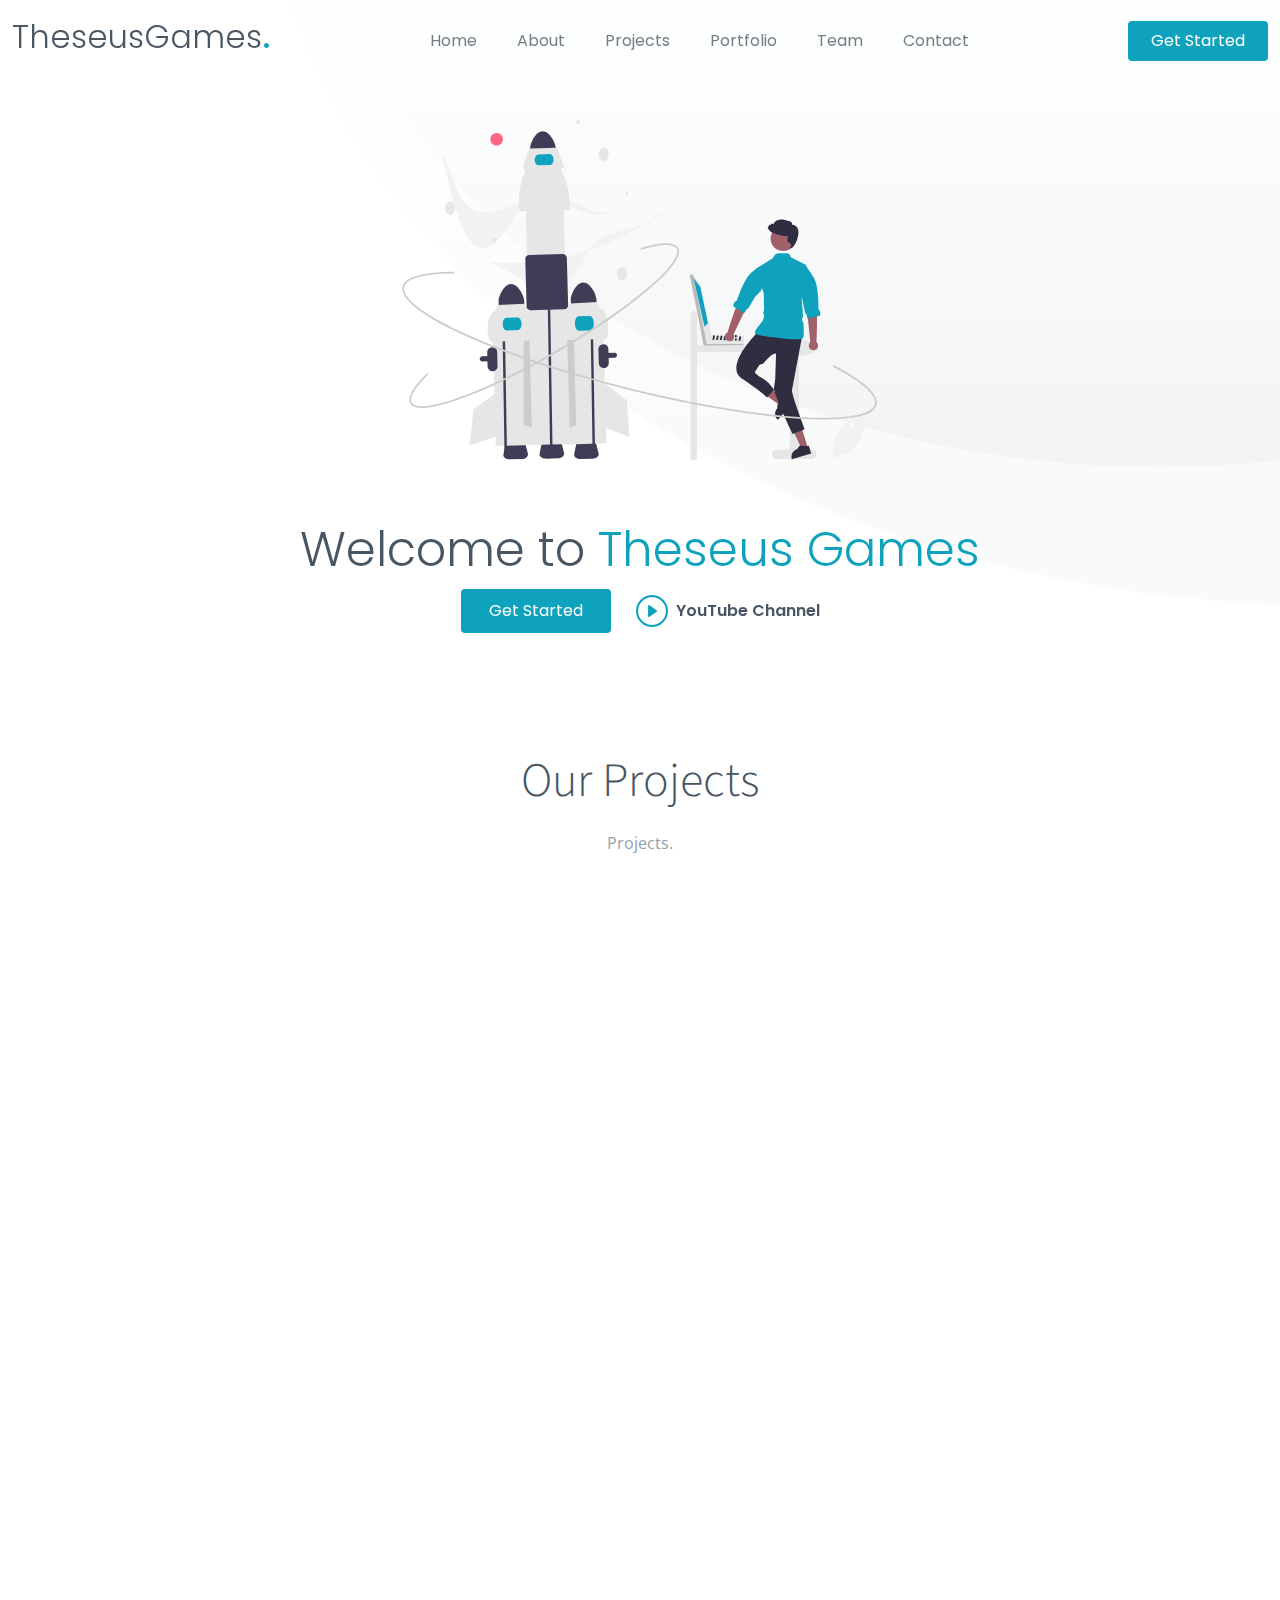
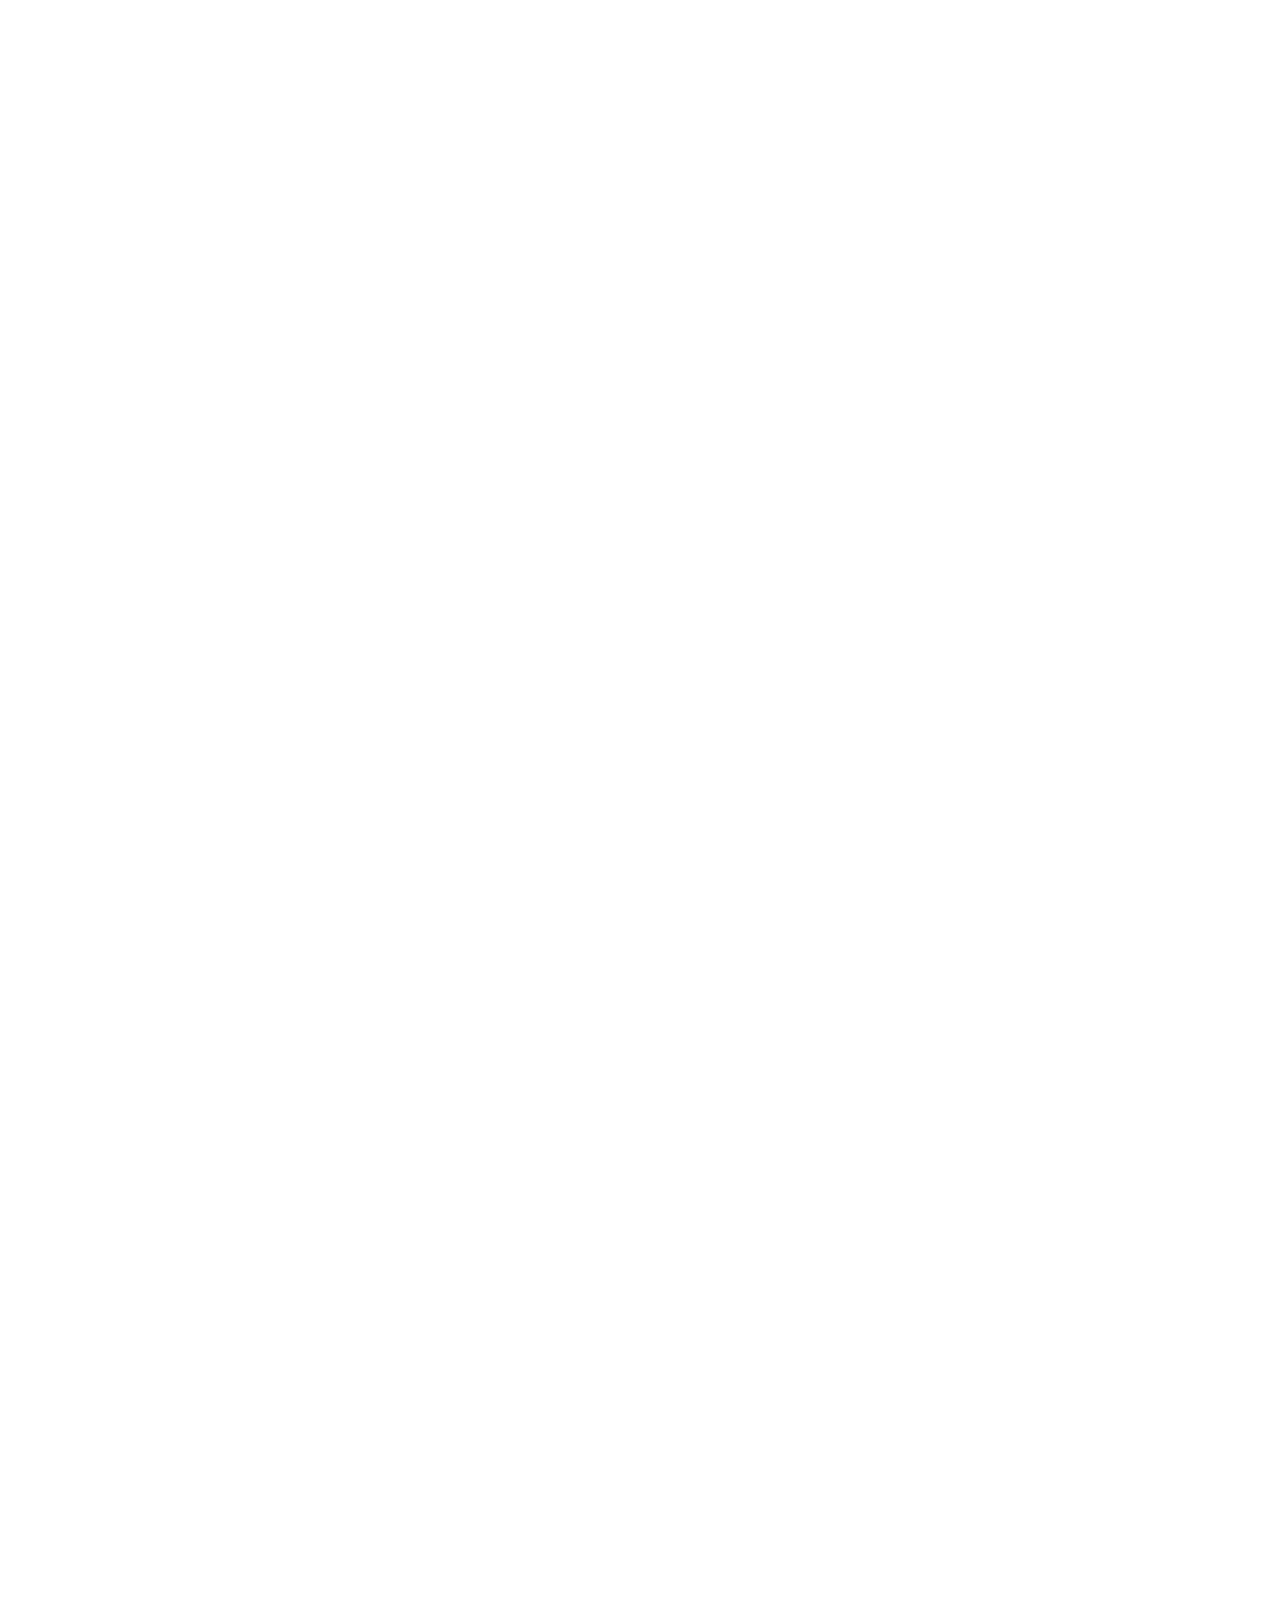
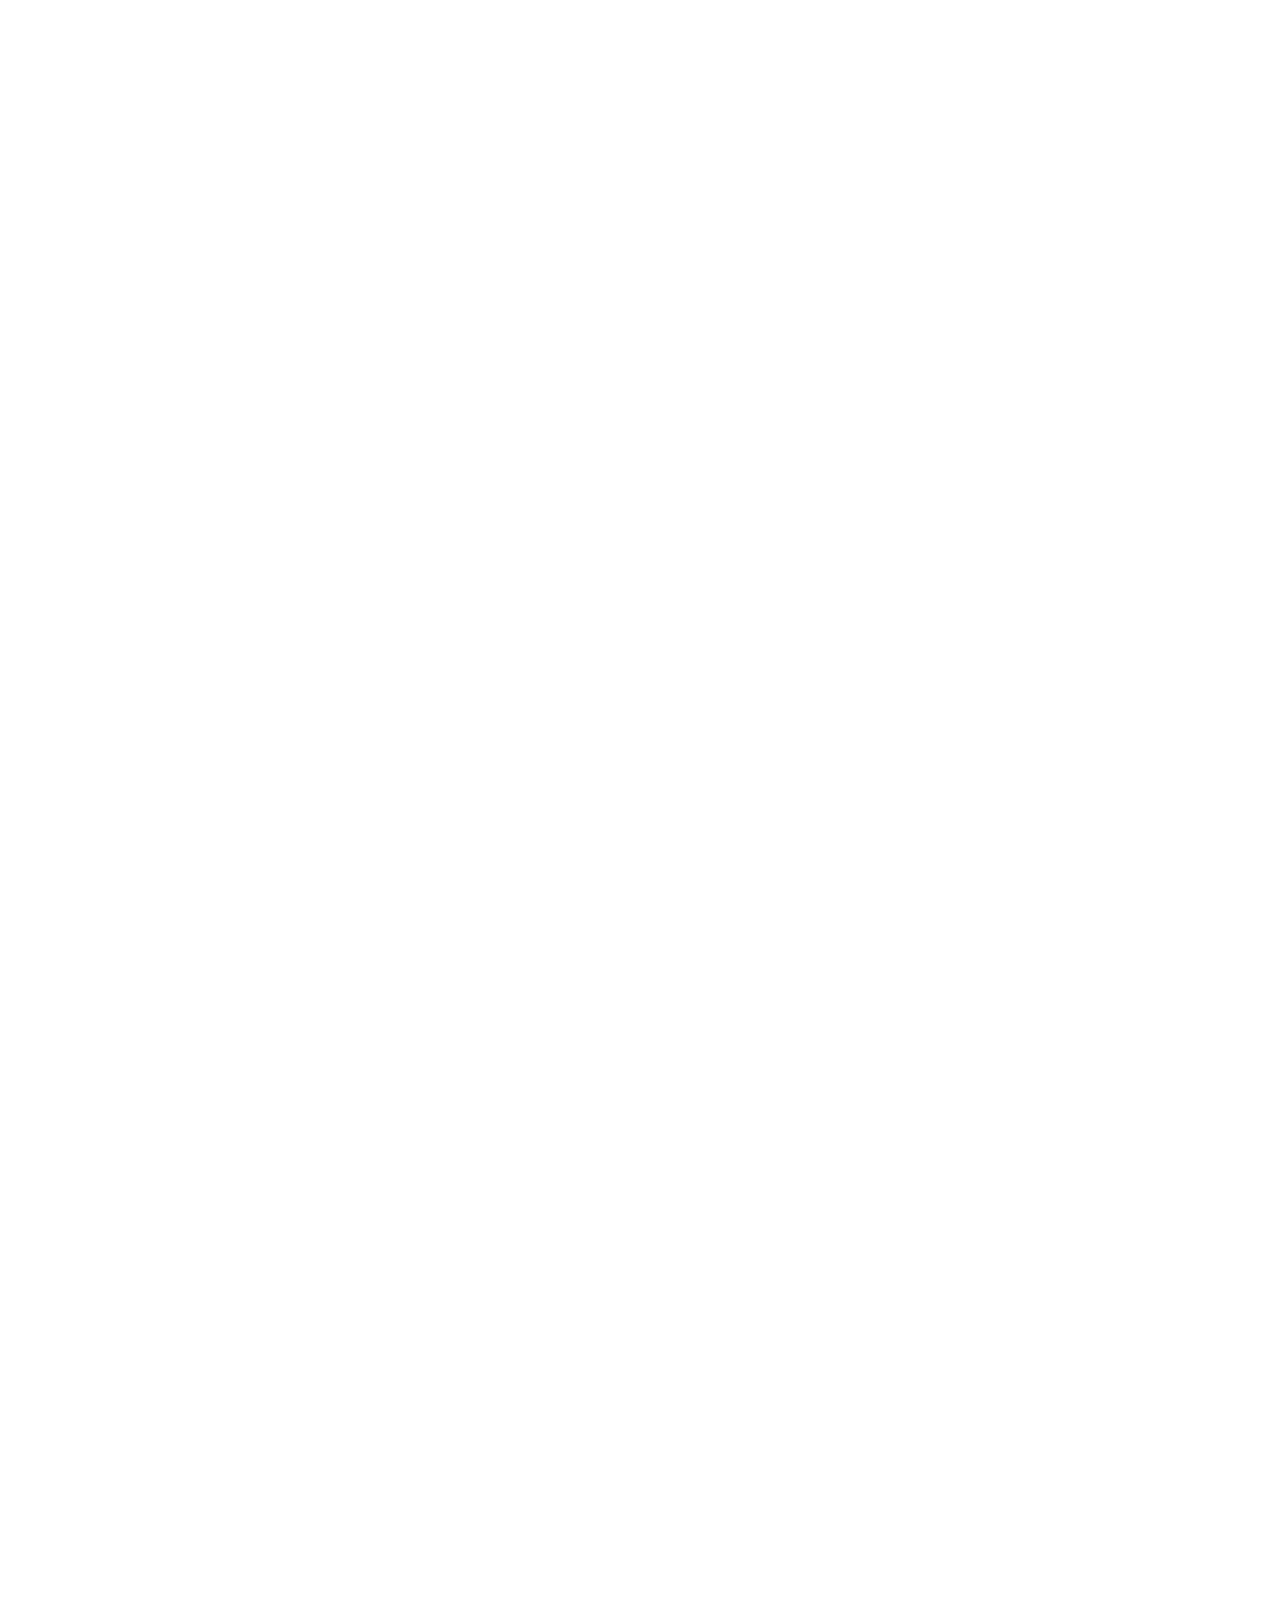
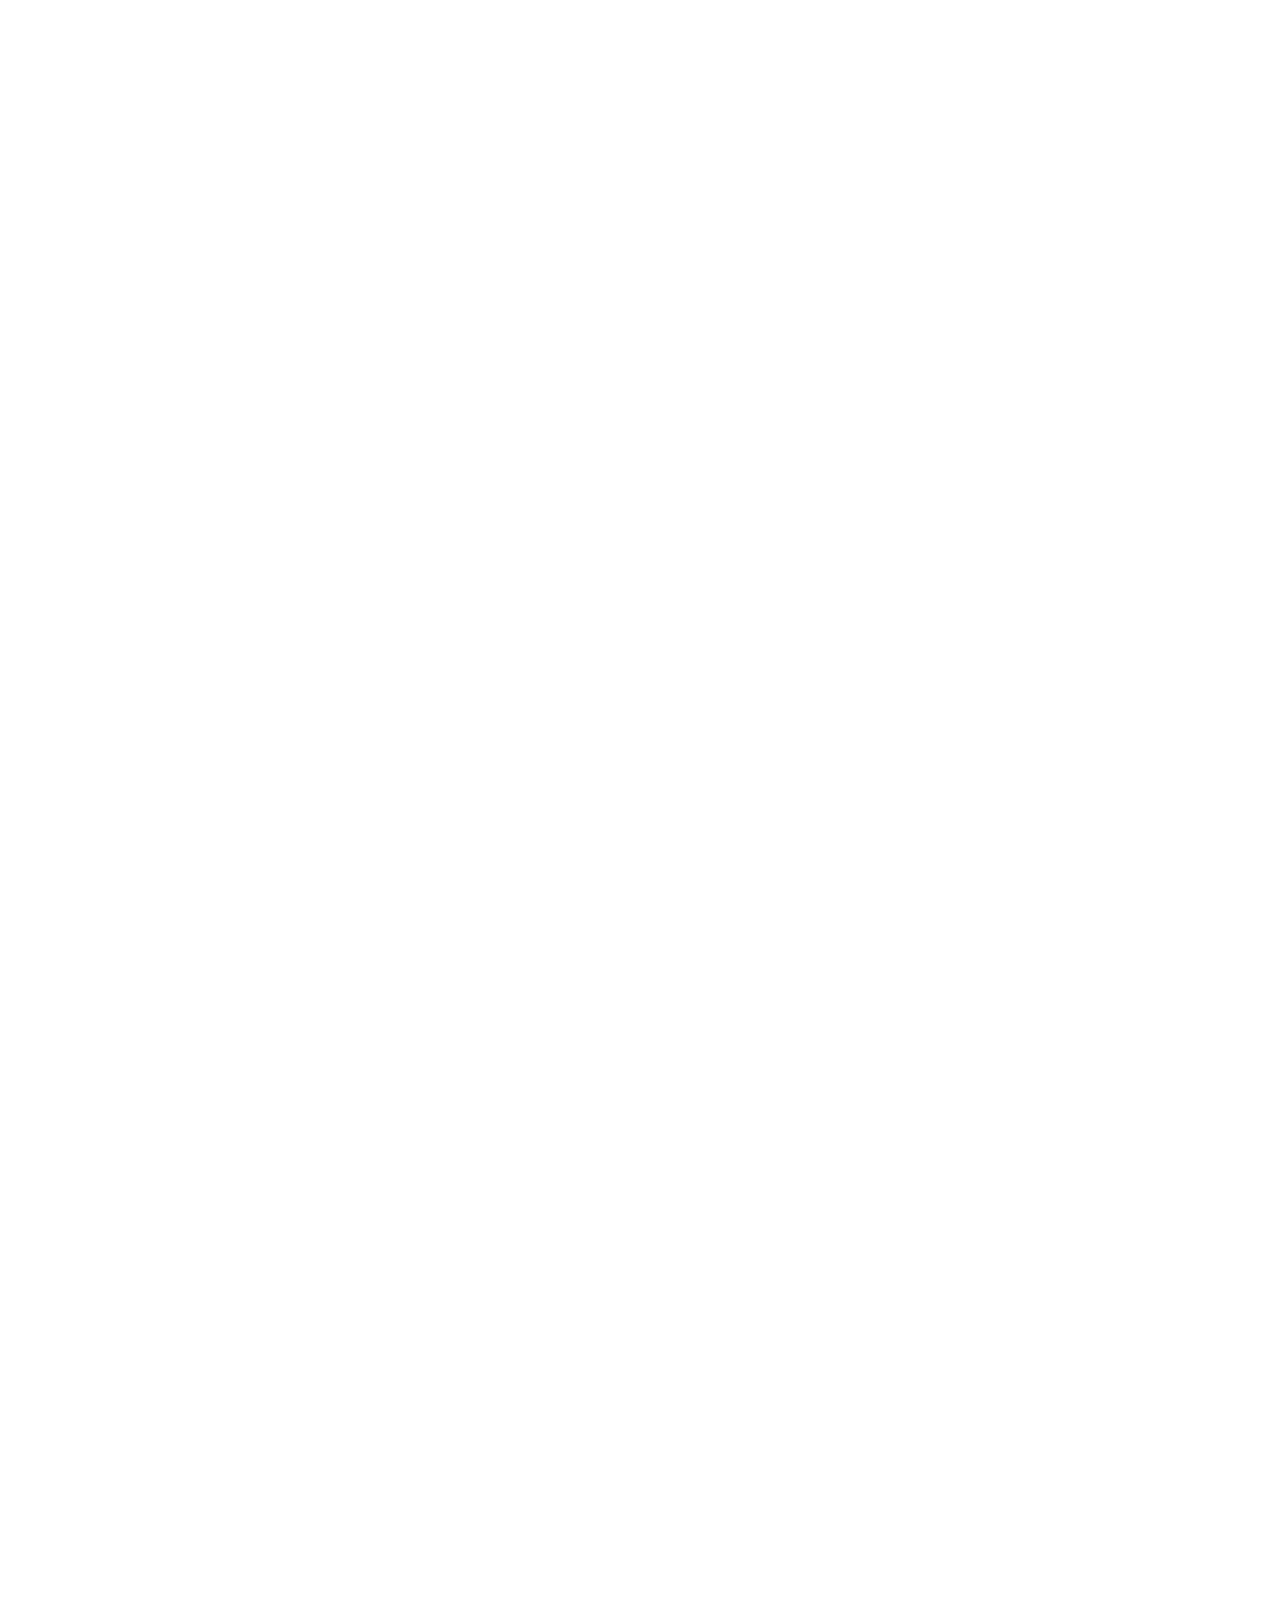
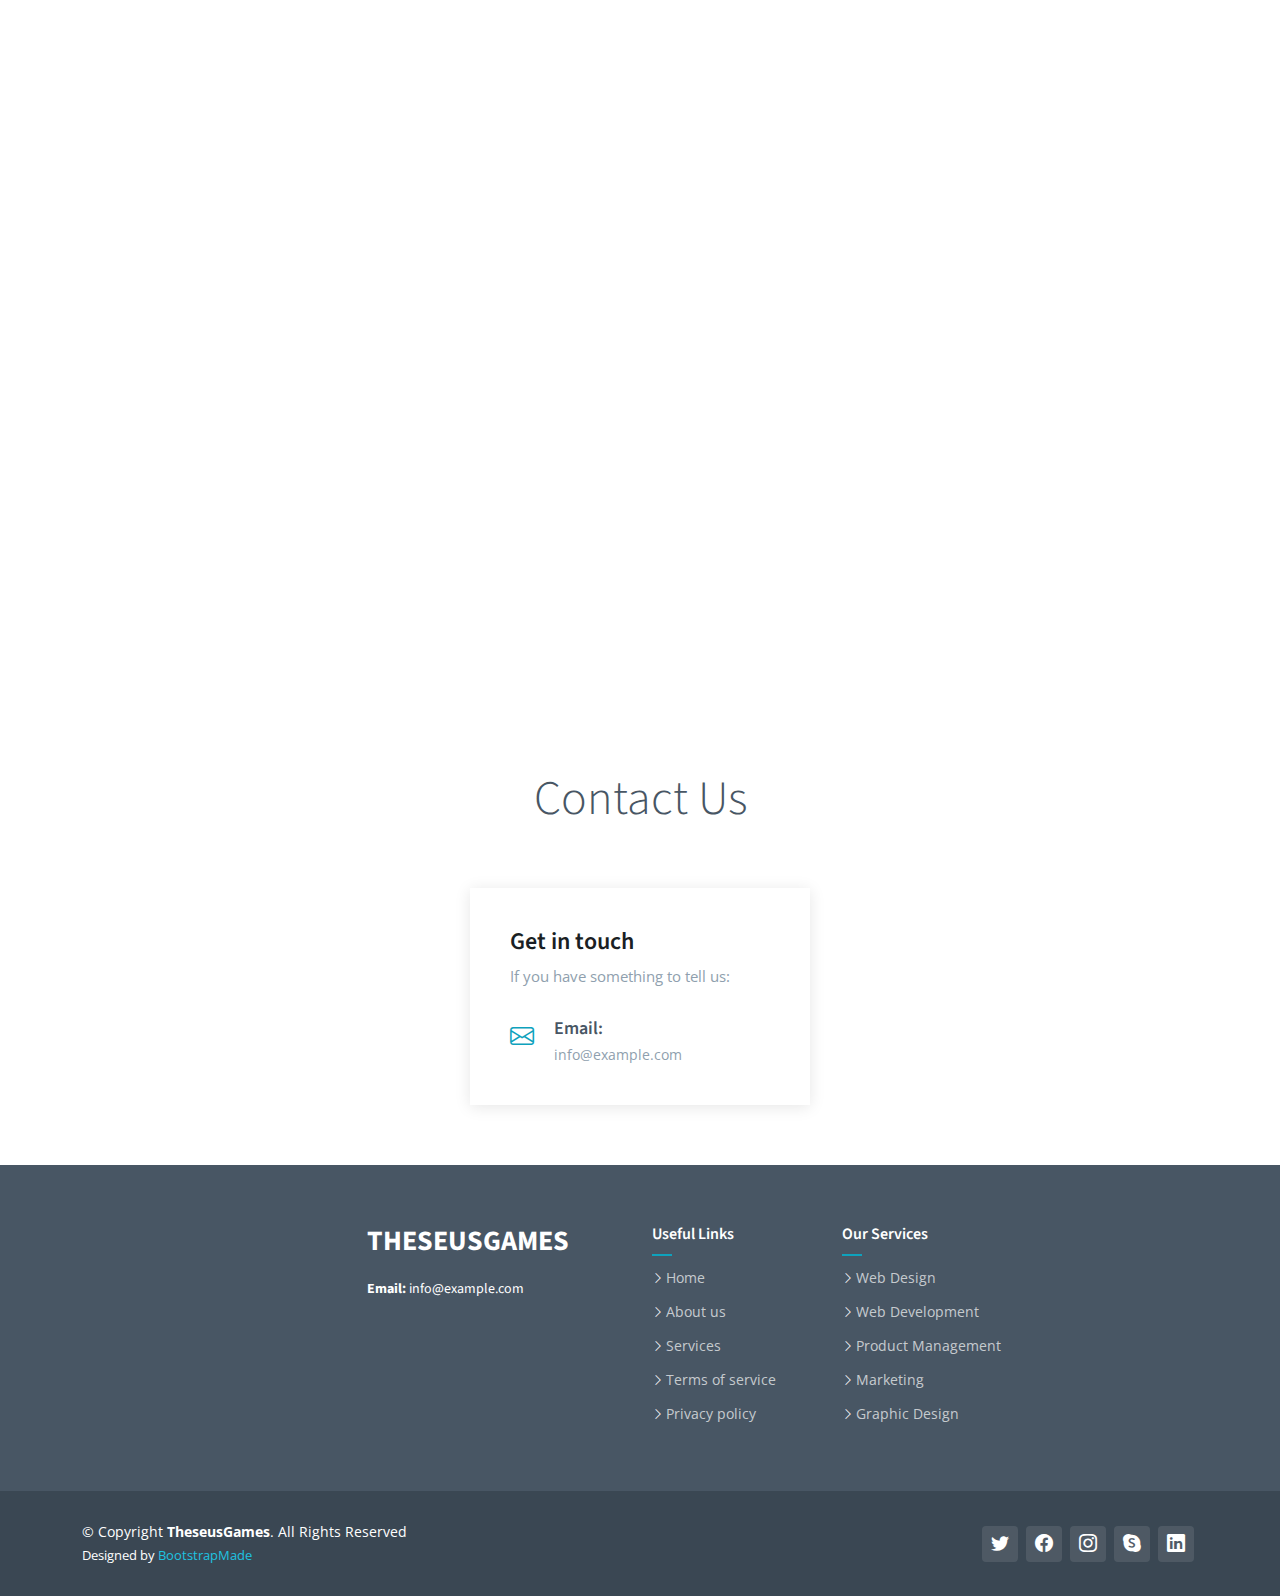
==== commit c314fded: "Start work" ====
--- a/test/index.html
+++ b/test/index.html
@@ -5,7 +5,7 @@
   <meta charset="utf-8">
   <meta content="width=device-width, initial-scale=1.0" name="viewport">
 
-  <title>HeroBiz Bootstrap Template - Home 1</title>
+  <title>TheseusGames Bootstrap Template - Home 1</title>
   <meta content="" name="description">
   <meta content="" name="keywords">
 
@@ -38,9 +38,9 @@
   <link href="assets/css/main.css" rel="stylesheet">
 
   <!-- =======================================================
-  * Template Name: HeroBiz
+  * Template Name: TheseusGames
   * Updated: Jan 09 2024 with Bootstrap v5.3.2
-  * Template URL: https://bootstrapmade.com/herobiz-bootstrap-business-template/
+  * Template URL: https://bootstrapmade.com/TheseusGames-bootstrap-business-template/
   * Author: BootstrapMade.com
   * License: https://bootstrapmade.com/license/
   ======================================================== -->
@@ -55,67 +55,20 @@
       <a href="index.html" class="logo d-flex align-items-center scrollto me-auto me-lg-0">
         <!-- Uncomment the line below if you also wish to use an image logo -->
         <!-- <img src="assets/img/logo.png" alt=""> -->
-        <h1>HeroBiz<span>.</span></h1>
+        <h1>TheseusGames<span>.</span></h1>
       </a>
 
       <nav id="navbar" class="navbar">
         <ul>
 
-          <li class="dropdown"><a href="#"><span>Home</span> <i class="bi bi-chevron-down dropdown-indicator"></i></a>
-            <ul>
-              <li><a href="index.html" class="active">Home 1 - index.html</a></li>
-              <li><a href="index-2.html">Home 2 - index-2.html</a></li>
-              <li><a href="index-3.html">Home 3 - index-3.html</a></li>
-              <li><a href="index-4.html">Home 4 - index-4.html</a></li>
-            </ul>
-          </li>
+		<li><a class="nav-link scrollto" href="index.html">Home</a></li>
+ 
 
           <li><a class="nav-link scrollto" href="index.html#about">About</a></li>
-          <li><a class="nav-link scrollto" href="index.html#services">Services</a></li>
+          <li><a class="nav-link scrollto" href="index.html#services">Projects</a></li>
           <li><a class="nav-link scrollto" href="index.html#portfolio">Portfolio</a></li>
           <li><a class="nav-link scrollto" href="index.html#team">Team</a></li>
-          <li><a href="blog.html">Blog</a></li>
-          <li class="dropdown megamenu"><a href="#"><span>Mega Menu</span> <i class="bi bi-chevron-down dropdown-indicator"></i></a>
-            <ul>
-              <li>
-                <a href="#">Column 1 link 1</a>
-                <a href="#">Column 1 link 2</a>
-                <a href="#">Column 1 link 3</a>
-              </li>
-              <li>
-                <a href="#">Column 2 link 1</a>
-                <a href="#">Column 2 link 2</a>
-                <a href="#">Column 3 link 3</a>
-              </li>
-              <li>
-                <a href="#">Column 3 link 1</a>
-                <a href="#">Column 3 link 2</a>
-                <a href="#">Column 3 link 3</a>
-              </li>
-              <li>
-                <a href="#">Column 4 link 1</a>
-                <a href="#">Column 4 link 2</a>
-                <a href="#">Column 4 link 3</a>
-              </li>
-            </ul>
-          </li>
-          <li class="dropdown"><a href="#"><span>Drop Down</span> <i class="bi bi-chevron-down dropdown-indicator"></i></a>
-            <ul>
-              <li><a href="#">Drop Down 1</a></li>
-              <li class="dropdown"><a href="#"><span>Deep Drop Down</span> <i class="bi bi-chevron-down dropdown-indicator"></i></a>
-                <ul>
-                  <li><a href="#">Deep Drop Down 1</a></li>
-                  <li><a href="#">Deep Drop Down 2</a></li>
-                  <li><a href="#">Deep Drop Down 3</a></li>
-                  <li><a href="#">Deep Drop Down 4</a></li>
-                  <li><a href="#">Deep Drop Down 5</a></li>
-                </ul>
-              </li>
-              <li><a href="#">Drop Down 2</a></li>
-              <li><a href="#">Drop Down 3</a></li>
-              <li><a href="#">Drop Down 4</a></li>
-            </ul>
-          </li>
+
           <li><a class="nav-link scrollto" href="index.html#contact">Contact</a></li>
         </ul>
         <i class="bi bi-list mobile-nav-toggle d-none"></i>
@@ -129,61 +82,144 @@
   <section id="hero-animated" class="hero-animated d-flex align-items-center">
     <div class="container d-flex flex-column justify-content-center align-items-center text-center position-relative" data-aos="zoom-out">
       <img src="assets/img/hero-carousel/hero-carousel-3.svg" class="img-fluid animated">
-      <h2>Welcome to <span>HeroBiz</span></h2>
-      <p>Et voluptate esse accusantium accusamus natus reiciendis quidem voluptates similique aut.</p>
+      <h2>Welcome to <span>Theseus Games</span></h2>
+    <!--  <p>We are a game development studio.</p> -->
       <div class="d-flex">
         <a href="#about" class="btn-get-started scrollto">Get Started</a>
-        <a href="https://www.youtube.com/watch?v=LXb3EKWsInQ" class="glightbox btn-watch-video d-flex align-items-center"><i class="bi bi-play-circle"></i><span>Watch Video</span></a>
+        <a href="https://www.youtube.com/@theseusgames3545/videos" class="glightbox btn-watch-video d-flex align-items-center"><i class="bi bi-play-circle"></i><span>YouTube Channel</span></a>
       </div>
     </div>
   </section>
 
   <main id="main">
 
-    <!-- ======= Featured Services Section ======= -->
-    <section id="featured-services" class="featured-services">
-      <div class="container">
-
-        <div class="row gy-4">
-
-          <div class="col-xl-3 col-md-6 d-flex" data-aos="zoom-out">
-            <div class="service-item position-relative">
-              <div class="icon"><i class="bi bi-activity icon"></i></div>
-              <h4><a href="" class="stretched-link">Lorem Ipsum</a></h4>
-              <p>Voluptatum deleniti atque corrupti quos dolores et quas molestias excepturi</p>
+    <!-- ======= Services Section ======= -->
+    <section id="services" class="services">
+      <div class="container" data-aos="fade-up">
+
+        <div class="section-header">
+          <h2>Our Projects</h2>
+          <p>Projects.</p>
+        </div>
+
+        <div class="row gy-5">
+
+          <div class="col-xl-4 col-md-6" data-aos="zoom-in" data-aos-delay="200">
+            <div class="service-item">
+              <div class="img">
+                <img src="https://cdn.cloudflare.steamstatic.com/steam/apps/1923170/header.jpg?t=1705149580" class="img-fluid" alt="">
+              </div>
+              <div class="details position-relative">
+                <div class="icon">
+                  <i class="bi bi-activity"></i>
+                </div>
+                <a href="https://store.steampowered.com/app/1923170/Pizza_Synthwave/" target="_blank"  class="stretched-link">
+                  <h3>Pizza Synthwave</h3>
+                </a>
+                <p>You’re a parkouring astronaut in a retro-neon dreamlike world hurling trough the vastness of space in order to get the last slice of pizza.</p>
+              </div>
             </div>
           </div><!-- End Service Item -->
 
-          <div class="col-xl-3 col-md-6 d-flex" data-aos="zoom-out" data-aos-delay="200">
-            <div class="service-item position-relative">
-              <div class="icon"><i class="bi bi-bounding-box-circles icon"></i></div>
-              <h4><a href="" class="stretched-link">Sed ut perspici</a></h4>
-              <p>Duis aute irure dolor in reprehenderit in voluptate velit esse cillum dolore</p>
+          <div class="col-xl-4 col-md-6" data-aos="zoom-in" data-aos-delay="300">
+            <div class="service-item">
+              <div class="img">
+                <img src="https://cdn.cloudflare.steamstatic.com/steam/apps/2016170/header.jpg?t=1701516669" class="img-fluid" alt="">
+              </div>
+              <div class="details position-relative">
+                <div class="icon">
+                  <i class="bi bi-broadcast"></i>
+                </div>
+                <a href="https://store.steampowered.com/app/2016170/Be_a_Rock/" class="stretched-link" target="_blank">
+                  <h3>Be a Rock</h3>
+                </a>
+                <p>A unique casual 3rd-person exploration game set in a beautiful world.</p>
+              </div>
             </div>
           </div><!-- End Service Item -->
 
-          <div class="col-xl-3 col-md-6 d-flex" data-aos="zoom-out" data-aos-delay="400">
-            <div class="service-item position-relative">
-              <div class="icon"><i class="bi bi-calendar4-week icon"></i></div>
-              <h4><a href="" class="stretched-link">Magni Dolores</a></h4>
-              <p>Excepteur sint occaecat cupidatat non proident, sunt in culpa qui officia</p>
+          <div class="col-xl-4 col-md-6" data-aos="zoom-in" data-aos-delay="400">
+            <div class="service-item">
+              <div class="img">
+                <img src="https://cdn.cloudflare.steamstatic.com/steam/apps/2336120/header.jpg?t=1705610824" class="img-fluid" alt="">
+              </div>
+              <div class="details position-relative">
+                <div class="icon">
+                  <i class="bi bi-easel"></i>
+                </div>
+                <a href="https://store.steampowered.com/app/2336120/Do_Not_Press_The_Button_To_Delete_The_Multiverse/" class="stretched-link" target="_blank">
+                  <h3>Do Not Press The Button To Delete The Multiverse</h3>
+                </a>
+                <p>A first person exploration game where you are allowed to do anything except press that BIG RED BUTTON.</p>
+              </div>
             </div>
           </div><!-- End Service Item -->
 
-          <div class="col-xl-3 col-md-6 d-flex" data-aos="zoom-out" data-aos-delay="600">
-            <div class="service-item position-relative">
-              <div class="icon"><i class="bi bi-broadcast icon"></i></div>
-              <h4><a href="" class="stretched-link">Nemo Enim</a></h4>
-              <p>At vero eos et accusamus et iusto odio dignissimos ducimus qui blanditiis</p>
+		  <div class="col-xl-4 col-md-6" data-aos="zoom-in" data-aos-delay="500"></div>
+	 
+          <div class="col-xl-4 col-md-6" data-aos="zoom-in" data-aos-delay="500">
+            <div class="service-item">
+              <div class="img">
+                <img src="https://cdn.cloudflare.steamstatic.com/steam/apps/2719670/header.jpg?t=1702390114" class="img-fluid" alt="">
+              </div>
+              <div class="details position-relative">
+                <div class="icon">
+                  <i class="bi bi-bounding-box-circles"></i>
+                </div>
+                <a href="https://store.steampowered.com/app/2719670/The_Milgram_Experiment/" class="stretched-link" target="_blank">
+                  <h3>The Milgram Experiment</h3>
+                </a>
+                <p>A first person narrative game, based on one of the most controversial psychological experiments of all time. </p>
+                <a href="#" class="stretched-link"></a>
+              </div>
             </div>
           </div><!-- End Service Item -->
 
-        </div>
-
-      </div>
-    </section><!-- End Featured Services Section -->
-
-    <!-- ======= About Section ======= -->
+		<!-- 
+          <div class="col-xl-4 col-md-6" data-aos="zoom-in" data-aos-delay="600">
+            <div class="service-item">
+              <div class="img">
+                <img src="assets/img/services-5.jpg" class="img-fluid" alt="">
+              </div>
+              <div class="details position-relative">
+                <div class="icon">
+                  <i class="bi bi-calendar4-week"></i>
+                </div>
+                <a href="#" class="stretched-link">
+                  <h3>Velit Doloremque</h3>
+                </a>
+                <p>Cumque et suscipit saepe. Est maiores autem enim facilis ut aut ipsam corporis aut. Sed animi at autem alias eius labore.</p>
+                <a href="#" class="stretched-link"></a>
+              </div>
+            </div>
+          </div>End Service Item -->
+		<!--
+          <div class="col-xl-4 col-md-6" data-aos="zoom-in" data-aos-delay="700">
+            <div class="service-item">
+              <div class="img">
+                <img src="assets/img/services-6.jpg" class="img-fluid" alt="">
+              </div>
+              <div class="details position-relative">
+                <div class="icon">
+                  <i class="bi bi-chat-square-text"></i>
+                </div>
+                <a href="#" class="stretched-link">
+                  <h3>Dolori Architecto</h3>
+                </a>
+                <p>Hic molestias ea quibusdam eos. Fugiat enim doloremque aut neque non et debitis iure. Corrupti recusandae ducimus enim.</p>
+                <a href="#" class="stretched-link"></a>
+              </div>
+            </div>
+          </div> End Service Item -->
+
+        </div>
+
+      </div>
+    </section><!-- End Services Section -->
+
+  
+  
+   <!-- ======= About Section ======= -->
     <section id="about" class="about">
       <div class="container" data-aos="fade-up">
 
@@ -294,7 +330,52 @@
       </div>
     </section><!-- End About Section -->
 
-    <!-- ======= Clients Section ======= -->
+    <!-- ======= Featured Services Section ======= -->
+    <section id="featured-services" class="featured-services">
+      <div class="container">
+
+        <div class="row gy-4">
+
+          <div class="col-xl-3 col-md-6 d-flex" data-aos="zoom-out">
+            <div class="service-item position-relative">
+              <div class="icon"><i class="bi bi-activity icon"></i></div>
+              <h4><a href="" class="stretched-link">Gameplay</a></h4>
+              <p>Engaging gameplay is at the core of a good game. It should be intuitive, balanced, and offer a satisfying challenge.</p>
+            </div>
+          </div><!-- End Service Item -->
+
+          <div class="col-xl-3 col-md-6 d-flex" data-aos="zoom-out" data-aos-delay="200">
+            <div class="service-item position-relative">
+              <div class="icon"><i class="bi bi-bounding-box-circles icon"></i></div>
+              <h4><a href="" class="stretched-link">Immersive Experience</a></h4>
+              <p>Captivating visuals, realistic audio design, well-crafted narratives, and attention to detail. </p>
+            </div>
+          </div><!-- End Service Item -->
+
+          <div class="col-xl-3 col-md-6 d-flex" data-aos="zoom-out" data-aos-delay="400">
+            <div class="service-item position-relative">
+              <div class="icon"><i class="bi bi-calendar4-week icon"></i></div>
+              <h4><a href="" class="stretched-link">Player Agency</a></h4>
+              <p>Giving players a sense of agency and control is crucial. </p>
+            </div>
+          </div><!-- End Service Item -->
+
+          <div class="col-xl-3 col-md-6 d-flex" data-aos="zoom-out" data-aos-delay="600">
+            <div class="service-item position-relative">
+              <div class="icon"><i class="bi bi-broadcast icon"></i></div>
+              <h4><a href="" class="stretched-link">Replayability</a></h4>
+              <p>High replayability offers players a reason to come back for more even after completing the main objectives</p>
+            </div>
+          </div><!-- End Service Item -->
+
+        </div>
+
+      </div>
+    </section><!-- End Featured Services Section -->
+
+ 
+ 
+    <!-- ======= Clients Section ======= 
     <section id="clients" class="clients">
       <div class="container" data-aos="zoom-out">
 
@@ -312,9 +393,11 @@
         </div>
 
       </div>
-    </section><!-- End Clients Section -->
-
-    <!-- ======= Call To Action Section ======= -->
+    </section>
+    -->
+    <!-- End Clients Section -->
+
+    <!-- ======= Call To Action Section ======= 
     <section id="cta" class="cta">
       <div class="container" data-aos="zoom-out">
 
@@ -335,7 +418,9 @@
         </div>
 
       </div>
-    </section><!-- End Call To Action Section -->
+    </section>
+    -->
+    <!-- End Call To Action Section -->
 
     <!-- ======= On Focus Section ======= -->
     <section id="onfocus" class="onfocus">
@@ -573,308 +658,8 @@
       </div>
     </section><!-- End Features Section -->
 
-    <!-- ======= Services Section ======= -->
-    <section id="services" class="services">
-      <div class="container" data-aos="fade-up">
-
-        <div class="section-header">
-          <h2>Our Services</h2>
-          <p>Ea vitae aspernatur deserunt voluptatem impedit deserunt magnam occaecati dssumenda quas ut ad dolores adipisci aliquam.</p>
-        </div>
-
-        <div class="row gy-5">
-
-          <div class="col-xl-4 col-md-6" data-aos="zoom-in" data-aos-delay="200">
-            <div class="service-item">
-              <div class="img">
-                <img src="assets/img/services-1.jpg" class="img-fluid" alt="">
-              </div>
-              <div class="details position-relative">
-                <div class="icon">
-                  <i class="bi bi-activity"></i>
-                </div>
-                <a href="#" class="stretched-link">
-                  <h3>Nesciunt Mete</h3>
-                </a>
-                <p>Provident nihil minus qui consequatur non omnis maiores. Eos accusantium minus dolores iure perferendis.</p>
-              </div>
-            </div>
-          </div><!-- End Service Item -->
-
-          <div class="col-xl-4 col-md-6" data-aos="zoom-in" data-aos-delay="300">
-            <div class="service-item">
-              <div class="img">
-                <img src="assets/img/services-2.jpg" class="img-fluid" alt="">
-              </div>
-              <div class="details position-relative">
-                <div class="icon">
-                  <i class="bi bi-broadcast"></i>
-                </div>
-                <a href="#" class="stretched-link">
-                  <h3>Eosle Commodi</h3>
-                </a>
-                <p>Ut autem aut autem non a. Sint sint sit facilis nam iusto sint. Libero corrupti neque eum hic non ut nesciunt dolorem.</p>
-              </div>
-            </div>
-          </div><!-- End Service Item -->
-
-          <div class="col-xl-4 col-md-6" data-aos="zoom-in" data-aos-delay="400">
-            <div class="service-item">
-              <div class="img">
-                <img src="assets/img/services-3.jpg" class="img-fluid" alt="">
-              </div>
-              <div class="details position-relative">
-                <div class="icon">
-                  <i class="bi bi-easel"></i>
-                </div>
-                <a href="#" class="stretched-link">
-                  <h3>Ledo Markt</h3>
-                </a>
-                <p>Ut excepturi voluptatem nisi sed. Quidem fuga consequatur. Minus ea aut. Vel qui id voluptas adipisci eos earum corrupti.</p>
-              </div>
-            </div>
-          </div><!-- End Service Item -->
-
-          <div class="col-xl-4 col-md-6" data-aos="zoom-in" data-aos-delay="500">
-            <div class="service-item">
-              <div class="img">
-                <img src="assets/img/services-4.jpg" class="img-fluid" alt="">
-              </div>
-              <div class="details position-relative">
-                <div class="icon">
-                  <i class="bi bi-bounding-box-circles"></i>
-                </div>
-                <a href="#" class="stretched-link">
-                  <h3>Asperiores Commodit</h3>
-                </a>
-                <p>Non et temporibus minus omnis sed dolor esse consequatur. Cupiditate sed error ea fuga sit provident adipisci neque.</p>
-                <a href="#" class="stretched-link"></a>
-              </div>
-            </div>
-          </div><!-- End Service Item -->
-
-          <div class="col-xl-4 col-md-6" data-aos="zoom-in" data-aos-delay="600">
-            <div class="service-item">
-              <div class="img">
-                <img src="assets/img/services-5.jpg" class="img-fluid" alt="">
-              </div>
-              <div class="details position-relative">
-                <div class="icon">
-                  <i class="bi bi-calendar4-week"></i>
-                </div>
-                <a href="#" class="stretched-link">
-                  <h3>Velit Doloremque</h3>
-                </a>
-                <p>Cumque et suscipit saepe. Est maiores autem enim facilis ut aut ipsam corporis aut. Sed animi at autem alias eius labore.</p>
-                <a href="#" class="stretched-link"></a>
-              </div>
-            </div>
-          </div><!-- End Service Item -->
-
-          <div class="col-xl-4 col-md-6" data-aos="zoom-in" data-aos-delay="700">
-            <div class="service-item">
-              <div class="img">
-                <img src="assets/img/services-6.jpg" class="img-fluid" alt="">
-              </div>
-              <div class="details position-relative">
-                <div class="icon">
-                  <i class="bi bi-chat-square-text"></i>
-                </div>
-                <a href="#" class="stretched-link">
-                  <h3>Dolori Architecto</h3>
-                </a>
-                <p>Hic molestias ea quibusdam eos. Fugiat enim doloremque aut neque non et debitis iure. Corrupti recusandae ducimus enim.</p>
-                <a href="#" class="stretched-link"></a>
-              </div>
-            </div>
-          </div><!-- End Service Item -->
-
-        </div>
-
-      </div>
-    </section><!-- End Services Section -->
-
-    <!-- ======= Testimonials Section ======= -->
-    <section id="testimonials" class="testimonials">
-      <div class="container" data-aos="fade-up">
-
-        <div class="testimonials-slider swiper">
-          <div class="swiper-wrapper">
-
-            <div class="swiper-slide">
-              <div class="testimonial-item">
-                <img src="assets/img/testimonials/testimonials-1.jpg" class="testimonial-img" alt="">
-                <h3>Saul Goodman</h3>
-                <h4>Ceo &amp; Founder</h4>
-                <div class="stars">
-                  <i class="bi bi-star-fill"></i><i class="bi bi-star-fill"></i><i class="bi bi-star-fill"></i><i class="bi bi-star-fill"></i><i class="bi bi-star-fill"></i>
-                </div>
-                <p>
-                  <i class="bi bi-quote quote-icon-left"></i>
-                  Proin iaculis purus consequat sem cure digni ssim donec porttitora entum suscipit rhoncus. Accusantium quam, ultricies eget id, aliquam eget nibh et. Maecen aliquam, risus at semper.
-                  <i class="bi bi-quote quote-icon-right"></i>
-                </p>
-              </div>
-            </div><!-- End testimonial item -->
-
-            <div class="swiper-slide">
-              <div class="testimonial-item">
-                <img src="assets/img/testimonials/testimonials-2.jpg" class="testimonial-img" alt="">
-                <h3>Sara Wilsson</h3>
-                <h4>Designer</h4>
-                <div class="stars">
-                  <i class="bi bi-star-fill"></i><i class="bi bi-star-fill"></i><i class="bi bi-star-fill"></i><i class="bi bi-star-fill"></i><i class="bi bi-star-fill"></i>
-                </div>
-                <p>
-                  <i class="bi bi-quote quote-icon-left"></i>
-                  Export tempor illum tamen malis malis eram quae irure esse labore quem cillum quid cillum eram malis quorum velit fore eram velit sunt aliqua noster fugiat irure amet legam anim culpa.
-                  <i class="bi bi-quote quote-icon-right"></i>
-                </p>
-              </div>
-            </div><!-- End testimonial item -->
-
-            <div class="swiper-slide">
-              <div class="testimonial-item">
-                <img src="assets/img/testimonials/testimonials-3.jpg" class="testimonial-img" alt="">
-                <h3>Jena Karlis</h3>
-                <h4>Store Owner</h4>
-                <div class="stars">
-                  <i class="bi bi-star-fill"></i><i class="bi bi-star-fill"></i><i class="bi bi-star-fill"></i><i class="bi bi-star-fill"></i><i class="bi bi-star-fill"></i>
-                </div>
-                <p>
-                  <i class="bi bi-quote quote-icon-left"></i>
-                  Enim nisi quem export duis labore cillum quae magna enim sint quorum nulla quem veniam duis minim tempor labore quem eram duis noster aute amet eram fore quis sint minim.
-                  <i class="bi bi-quote quote-icon-right"></i>
-                </p>
-              </div>
-            </div><!-- End testimonial item -->
-
-            <div class="swiper-slide">
-              <div class="testimonial-item">
-                <img src="assets/img/testimonials/testimonials-4.jpg" class="testimonial-img" alt="">
-                <h3>Matt Brandon</h3>
-                <h4>Freelancer</h4>
-                <div class="stars">
-                  <i class="bi bi-star-fill"></i><i class="bi bi-star-fill"></i><i class="bi bi-star-fill"></i><i class="bi bi-star-fill"></i><i class="bi bi-star-fill"></i>
-                </div>
-                <p>
-                  <i class="bi bi-quote quote-icon-left"></i>
-                  Fugiat enim eram quae cillum dolore dolor amet nulla culpa multos export minim fugiat minim velit minim dolor enim duis veniam ipsum anim magna sunt elit fore quem dolore labore illum veniam.
-                  <i class="bi bi-quote quote-icon-right"></i>
-                </p>
-              </div>
-            </div><!-- End testimonial item -->
-
-            <div class="swiper-slide">
-              <div class="testimonial-item">
-                <img src="assets/img/testimonials/testimonials-5.jpg" class="testimonial-img" alt="">
-                <h3>John Larson</h3>
-                <h4>Entrepreneur</h4>
-                <div class="stars">
-                  <i class="bi bi-star-fill"></i><i class="bi bi-star-fill"></i><i class="bi bi-star-fill"></i><i class="bi bi-star-fill"></i><i class="bi bi-star-fill"></i>
-                </div>
-                <p>
-                  <i class="bi bi-quote quote-icon-left"></i>
-                  Quis quorum aliqua sint quem legam fore sunt eram irure aliqua veniam tempor noster veniam enim culpa labore duis sunt culpa nulla illum cillum fugiat legam esse veniam culpa fore nisi cillum quid.
-                  <i class="bi bi-quote quote-icon-right"></i>
-                </p>
-              </div>
-            </div><!-- End testimonial item -->
-
-          </div>
-          <div class="swiper-pagination"></div>
-        </div>
-
-      </div>
-    </section><!-- End Testimonials Section -->
-
-    <!-- ======= Pricing Section ======= -->
-    <section id="pricing" class="pricing">
-      <div class="container" data-aos="fade-up">
-
-        <div class="section-header">
-          <h2>Our Pricing</h2>
-          <p>Architecto nobis eos vel nam quidem vitae temporibus voluptates qui hic deserunt iusto omnis nam voluptas asperiores sequi tenetur dolores incidunt enim voluptatem magnam cumque fuga.</p>
-        </div>
-
-        <div class="row gy-4">
-
-          <div class="col-lg-4" data-aos="zoom-in" data-aos-delay="200">
-            <div class="pricing-item">
-
-              <div class="pricing-header">
-                <h3>Free Plan</h3>
-                <h4><sup>$</sup>0<span> / month</span></h4>
-              </div>
-
-              <ul>
-                <li><i class="bi bi-dot"></i> <span>Quam adipiscing vitae proin</span></li>
-                <li><i class="bi bi-dot"></i> <span>Nec feugiat nisl pretium</span></li>
-                <li><i class="bi bi-dot"></i> <span>Nulla at volutpat diam uteera</span></li>
-                <li class="na"><i class="bi bi-x"></i> <span>Pharetra massa massa ultricies</span></li>
-                <li class="na"><i class="bi bi-x"></i> <span>Massa ultricies mi quis hendrerit</span></li>
-              </ul>
-
-              <div class="text-center mt-auto">
-                <a href="#" class="buy-btn">Buy Now</a>
-              </div>
-
-            </div>
-          </div><!-- End Pricing Item -->
-
-          <div class="col-lg-4" data-aos="zoom-in" data-aos-delay="400">
-            <div class="pricing-item featured">
-
-              <div class="pricing-header">
-                <h3>Business Plan</h3>
-                <h4><sup>$</sup>29<span> / month</span></h4>
-              </div>
-
-              <ul>
-                <li><i class="bi bi-dot"></i> <span>Quam adipiscing vitae proin</span></li>
-                <li><i class="bi bi-dot"></i> <span>Nec feugiat nisl pretium</span></li>
-                <li><i class="bi bi-dot"></i> <span>Nulla at volutpat diam uteera</spa>
-                </li>
-                <li><i class="bi bi-dot"></i> <span>Pharetra massa massa ultricies</spa>
-                </li>
-                <li><i class="bi bi-dot"></i> <span>Massa ultricies mi quis hendrerit</span></li>
-              </ul>
-
-              <div class="text-center mt-auto">
-                <a href="#" class="buy-btn">Buy Now</a>
-              </div>
-
-            </div>
-          </div><!-- End Pricing Item -->
-
-          <div class="col-lg-4" data-aos="zoom-in" data-aos-delay="600">
-            <div class="pricing-item">
-
-              <div class="pricing-header">
-                <h3>Developer Plan</h3>
-                <h4><sup>$</sup>49<span> / month</span></h4>
-              </div>
-
-              <ul>
-                <li><i class="bi bi-dot"></i> <span>Quam adipiscing vitae proin</span></li>
-                <li><i class="bi bi-dot"></i> <span>Nec feugiat nisl pretium</span></li>
-                <li><i class="bi bi-dot"></i> <span>Nulla at volutpat diam uteera</span></li>
-                <li><i class="bi bi-dot"></i> <span>Pharetra massa massa ultricies</span></li>
-                <li><i class="bi bi-dot"></i> <span>Massa ultricies mi quis hendrerit</span></li>
-              </ul>
-
-              <div class="text-center mt-auto">
-                <a href="#" class="buy-btn">Buy Now</a>
-              </div>
-
-            </div>
-          </div><!-- End Pricing Item -->
-
-        </div>
-
-      </div>
-    </section><!-- End Pricing Section -->
-
+  <!-- ======= Pricing Section ======= -->
+   
     <!-- ======= F.A.Q Section ======= -->
     <section id="faq" class="faq">
       <div class="container-fluid" data-aos="fade-up">
@@ -1190,8 +975,8 @@
       <div class="container" data-aos="fade-up">
 
         <div class="section-header">
-          <h2>Blog</h2>
-          <p>Recent posts form our Blog</p>
+          <h2>Press Release</h2>
+          <p>Recent posts form our Team</p>
         </div>
 
         <div class="row">
@@ -1247,32 +1032,32 @@
 
         <div class="section-header">
           <h2>Contact Us</h2>
-          <p>Ea vitae aspernatur deserunt voluptatem impedit deserunt magnam occaecati dssumenda quas ut ad dolores adipisci aliquam.</p>
-        </div>
-
-      </div>
-
+       <!--    <p>Ea vitae aspernatur deserunt voluptatem impedit deserunt magnam occaecati dssumenda quas ut ad dolores adipisci aliquam.</p> -->
+        </div>
+
+      </div>
+		<!-- 
       <div class="map">
         <iframe src="https://www.google.com/maps/embed?pb=!1m14!1m8!1m3!1d12097.433213460943!2d-74.0062269!3d40.7101282!3m2!1i1024!2i768!4f13.1!3m3!1m2!1s0x0%3A0xb89d1fe6bc499443!2sDowntown+Conference+Center!5e0!3m2!1smk!2sbg!4v1539943755621" frameborder="0" allowfullscreen></iframe>
-      </div><!-- End Google Maps -->
+      </div>End Google Maps -->
 
       <div class="container">
 
         <div class="row gy-5 gx-lg-5">
-
+			<div class="col-lg-4"> </div>
           <div class="col-lg-4">
 
             <div class="info">
               <h3>Get in touch</h3>
-              <p>Et id eius voluptates atque nihil voluptatem enim in tempore minima sit ad mollitia commodi minus.</p>
-
+              <p>If you have something to tell us:</p>
+				<!-- 
               <div class="info-item d-flex">
                 <i class="bi bi-geo-alt flex-shrink-0"></i>
                 <div>
                   <h4>Location:</h4>
-                  <p>A108 Adam Street, New York, NY 535022</p>
-                </div>
-              </div><!-- End Info Item -->
+                  <p></p>
+                </div>
+              </div>End Info Item -->
 
               <div class="info-item d-flex">
                 <i class="bi bi-envelope flex-shrink-0"></i>
@@ -1281,19 +1066,19 @@
                   <p>info@example.com</p>
                 </div>
               </div><!-- End Info Item -->
-
+				<!--
               <div class="info-item d-flex">
                 <i class="bi bi-phone flex-shrink-0"></i>
                 <div>
                   <h4>Call:</h4>
-                  <p>+1 5589 55488 55</p>
-                </div>
-              </div><!-- End Info Item -->
-
-            </div>
-
-          </div>
-
+                  <p></p>
+                </div>
+              </div> End Info Item -->
+
+            </div>
+
+          </div>
+<!--
           <div class="col-lg-8">
             <form action="forms/contact.php" method="post" role="form" class="php-email-form">
               <div class="row">
@@ -1317,7 +1102,7 @@
               </div>
               <div class="text-center"><button type="submit">Send Message</button></div>
             </form>
-          </div><!-- End Contact Form -->
+          </div> End Contact Form -->
 
         </div>
 
@@ -1332,14 +1117,11 @@
     <div class="footer-content">
       <div class="container">
         <div class="row">
-
+          <div class="col-lg-3 col-md-6">  </div>
           <div class="col-lg-3 col-md-6">
             <div class="footer-info">
-              <h3>HeroBiz</h3>
+              <h3>TheseusGames</h3>
               <p>
-                A108 Adam Street <br>
-                NY 535022, USA<br><br>
-                <strong>Phone:</strong> +1 5589 55488 55<br>
                 <strong>Email:</strong> info@example.com<br>
               </p>
             </div>
@@ -1366,15 +1148,15 @@
               <li><i class="bi bi-chevron-right"></i> <a href="#">Graphic Design</a></li>
             </ul>
           </div>
-
+ <!-- 
           <div class="col-lg-4 col-md-6 footer-newsletter">
             <h4>Our Newsletter</h4>
             <p>Tamen quem nulla quae legam multos aute sint culpa legam noster magna</p>
             <form action="" method="post">
               <input type="email" name="email"><input type="submit" value="Subscribe">
             </form>
-
-          </div>
+          </div>
+ -->
 
         </div>
       </div>
@@ -1385,13 +1167,13 @@
 
         <div class="d-flex flex-column align-items-center align-items-lg-start">
           <div class="copyright">
-            &copy; Copyright <strong><span>HeroBiz</span></strong>. All Rights Reserved
+            &copy; Copyright <strong><span>TheseusGames</span></strong>. All Rights Reserved
           </div>
           <div class="credits">
             <!-- All the links in the footer should remain intact. -->
             <!-- You can delete the links only if you purchased the pro version. -->
             <!-- Licensing information: https://bootstrapmade.com/license/ -->
-            <!-- Purchase the pro version with working PHP/AJAX contact form: https://bootstrapmade.com/herobiz-bootstrap-business-template/ -->
+            <!-- Purchase the pro version with working PHP/AJAX contact form: https://bootstrapmade.com/TheseusGames-bootstrap-business-template/ -->
             Designed by <a href="https://bootstrapmade.com/">BootstrapMade</a>
           </div>
         </div>
@@ -1426,4 +1208,4 @@
 
 </body>
 
-</html>+</html>
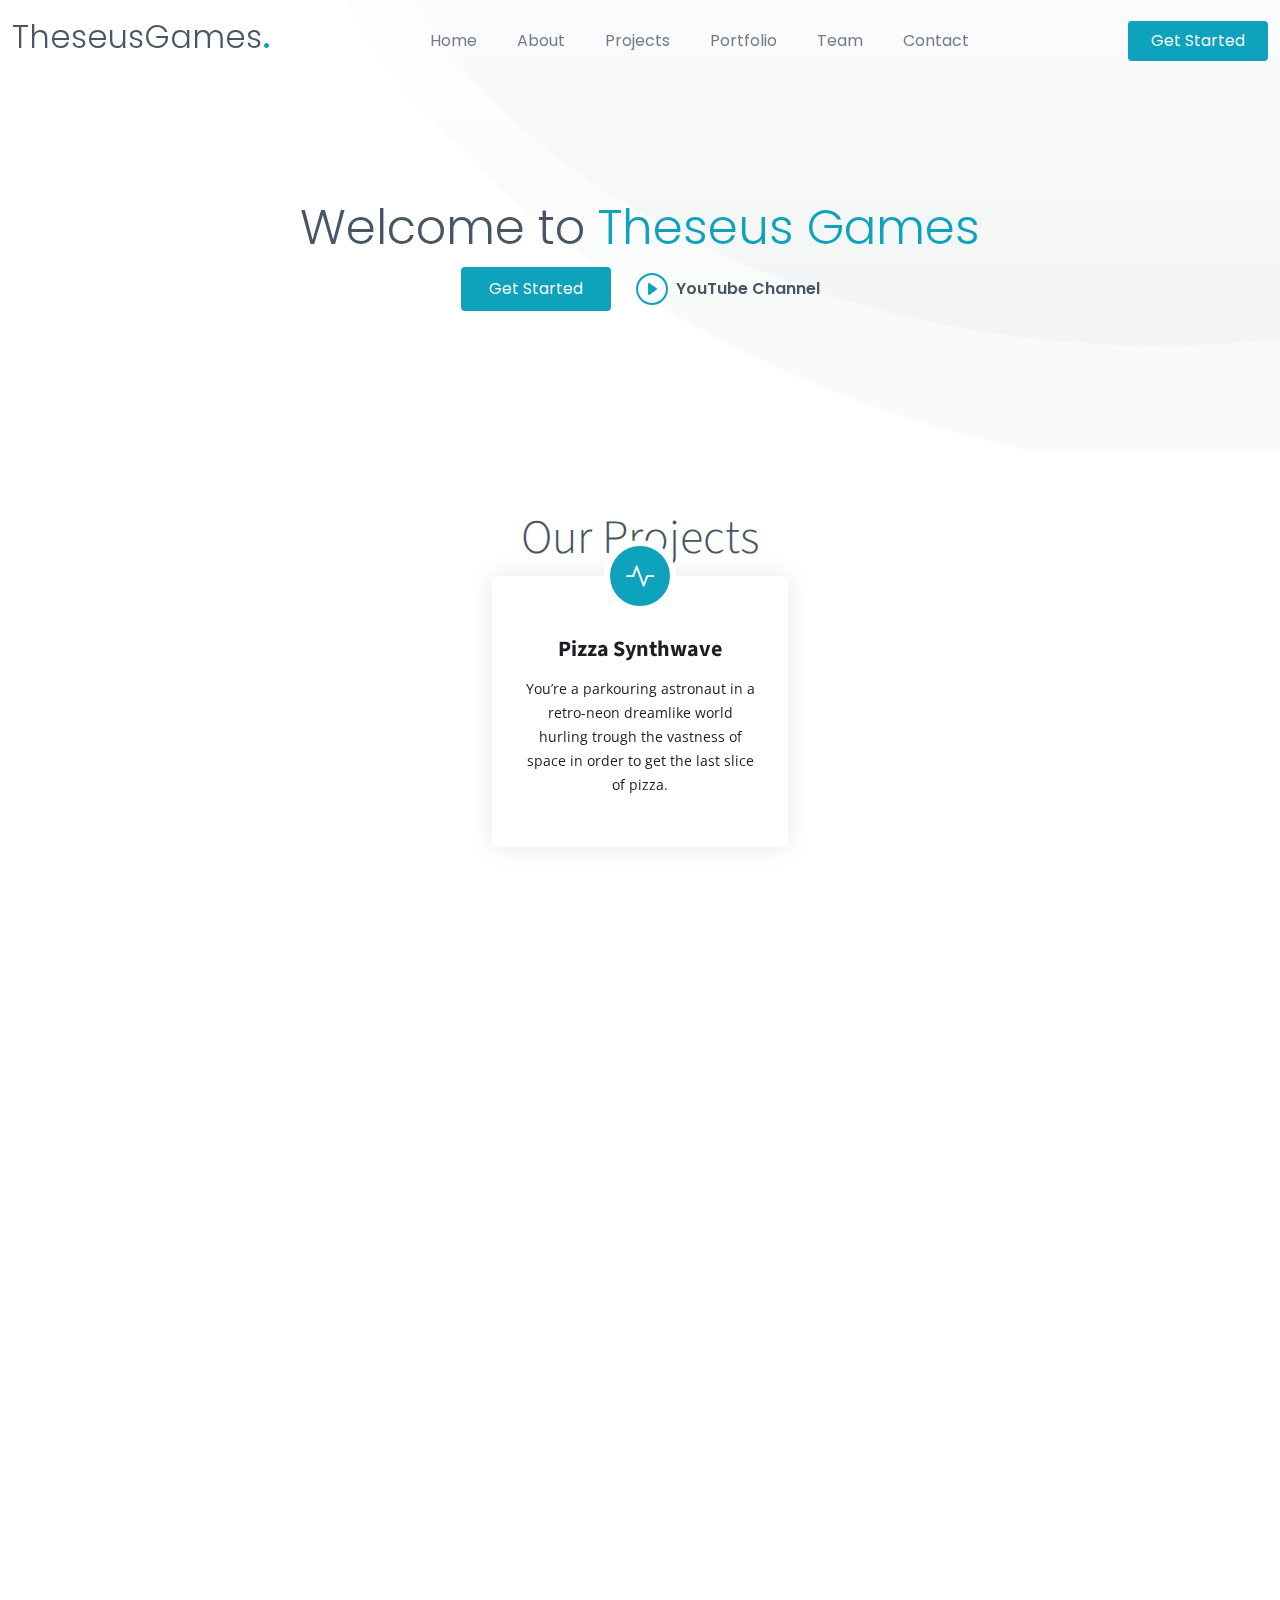
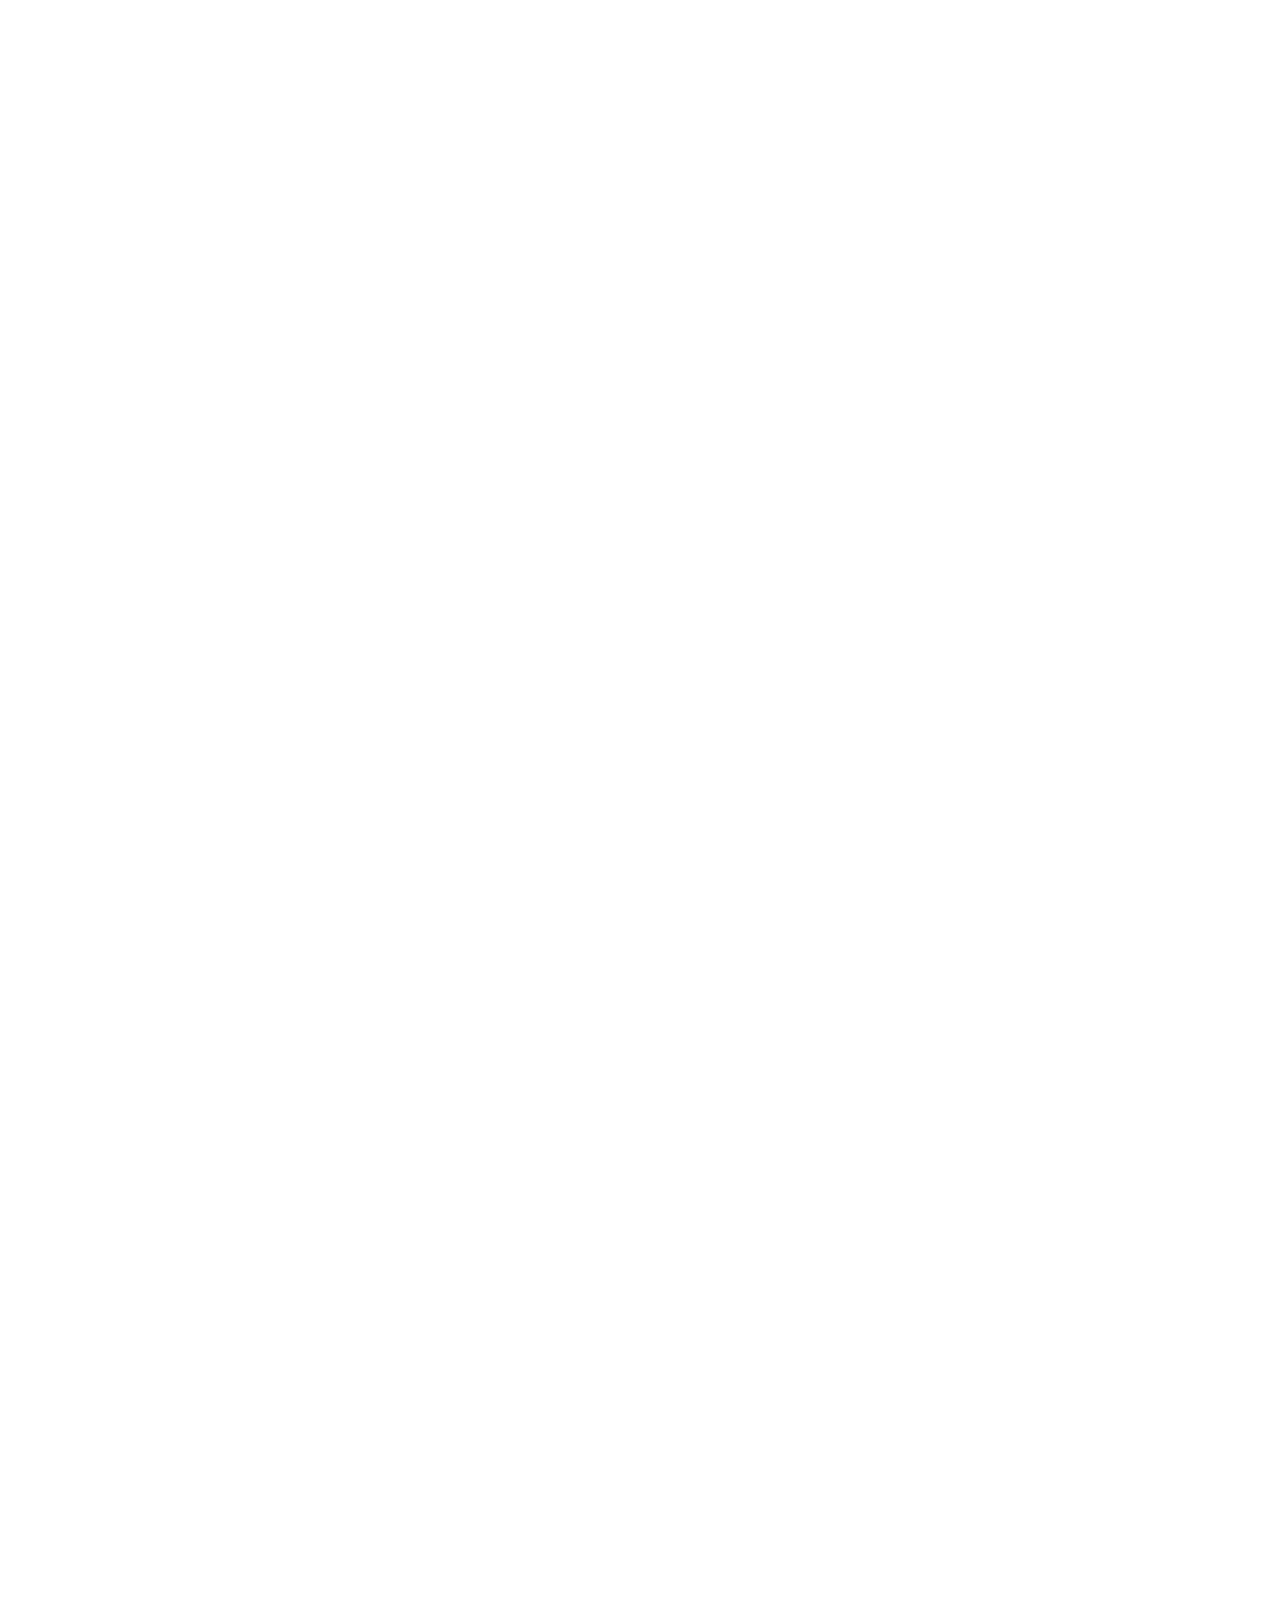
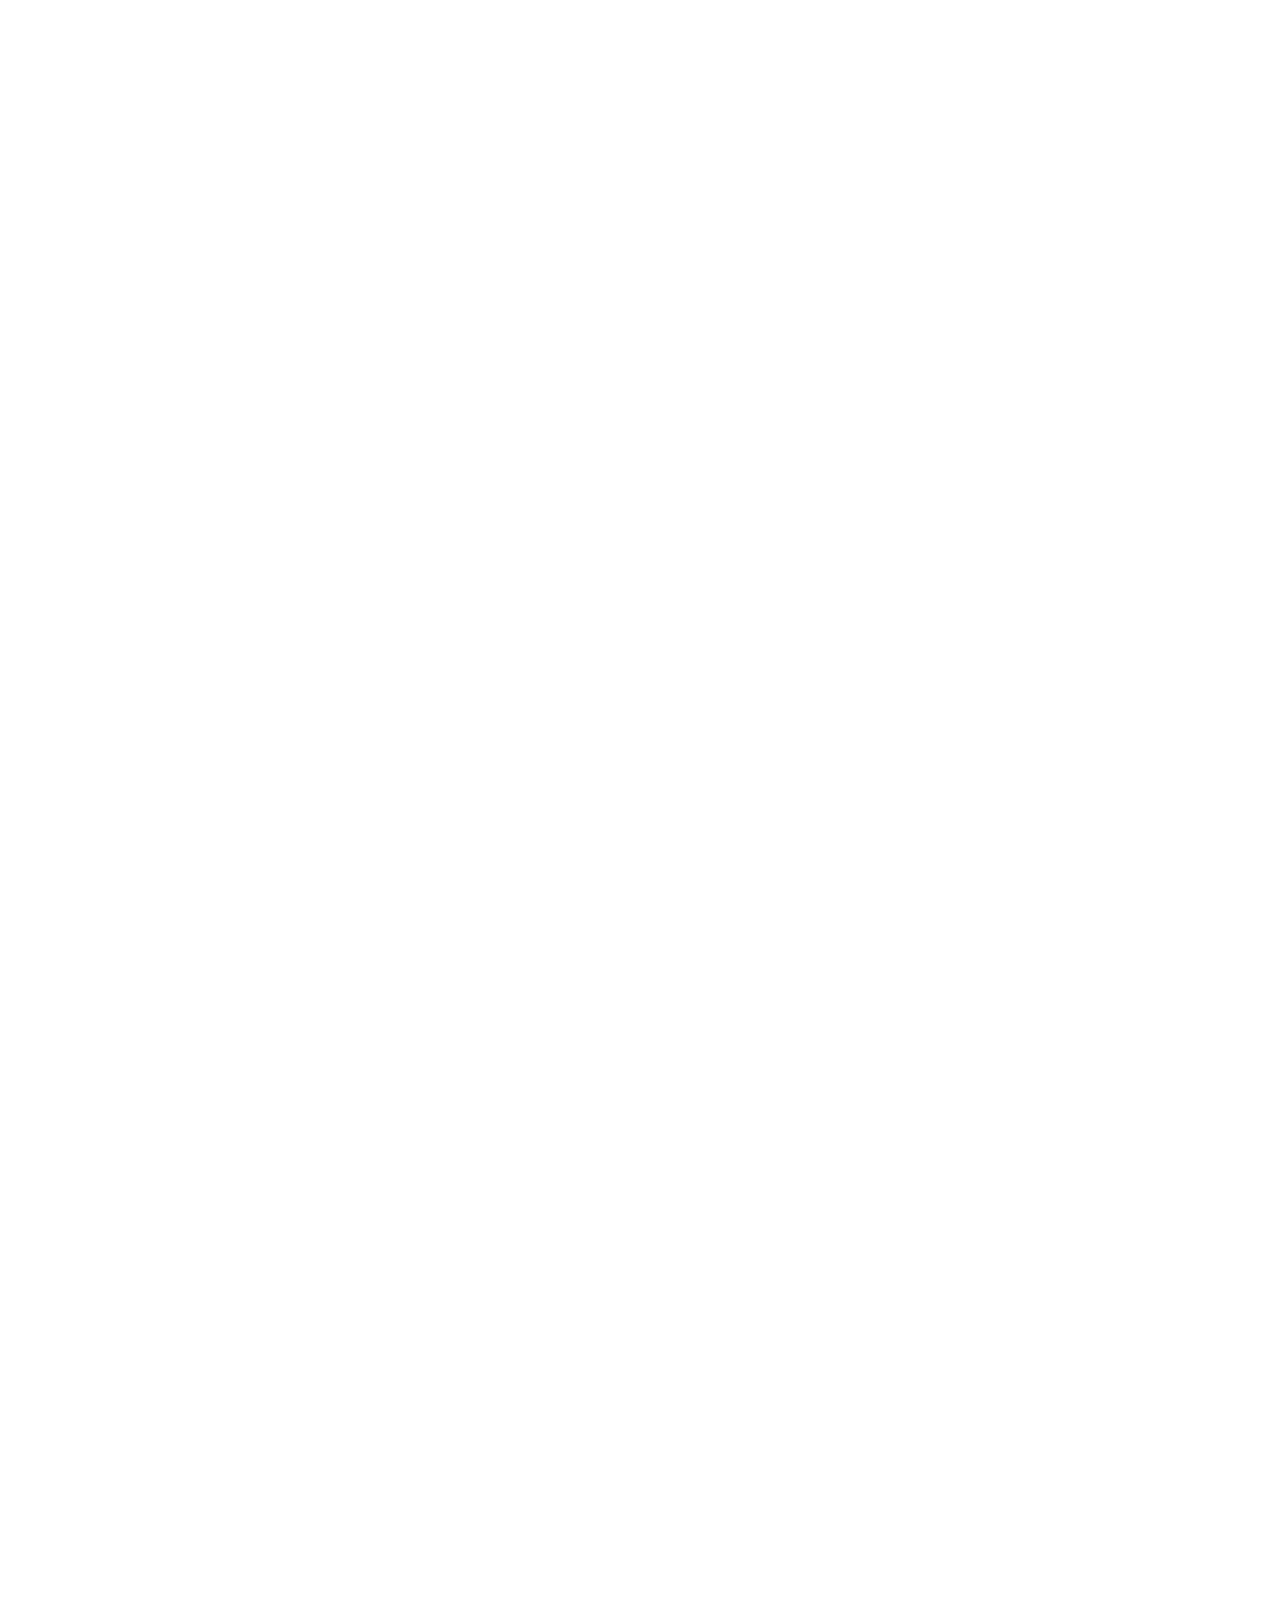
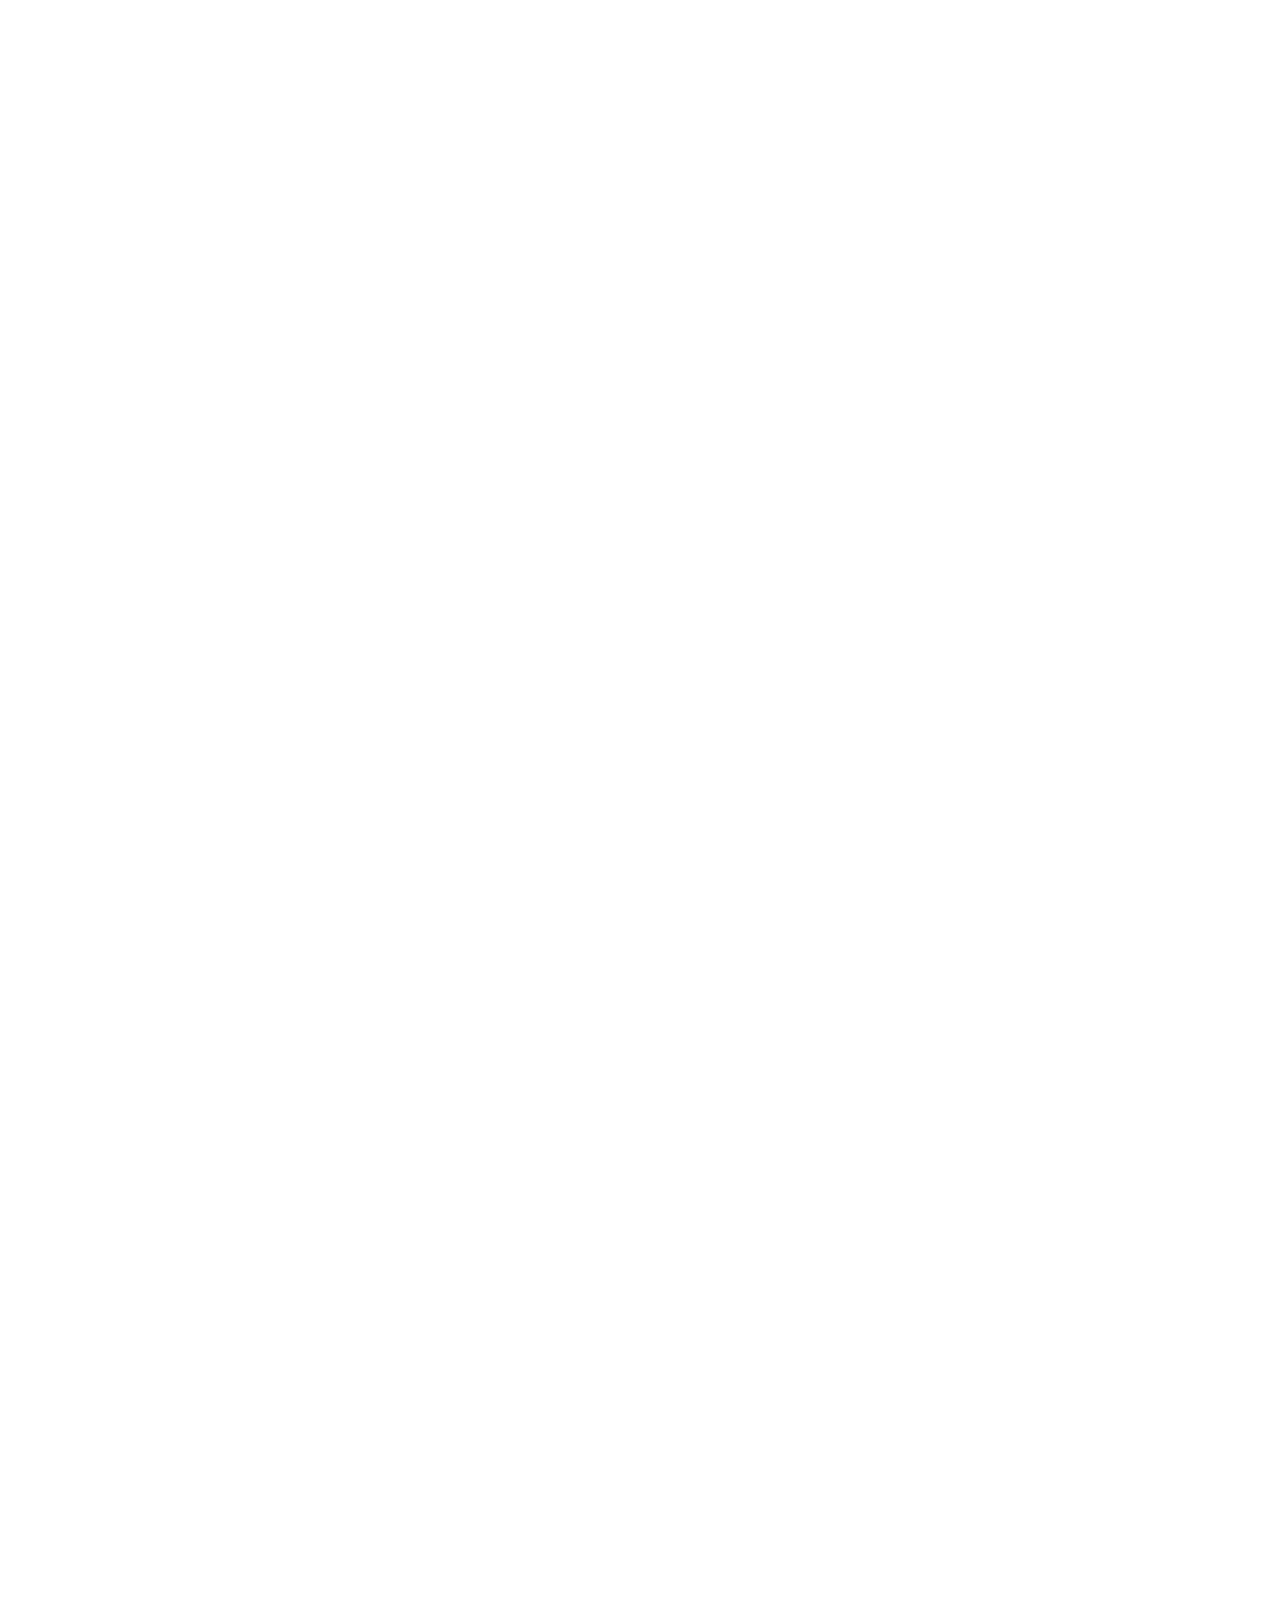
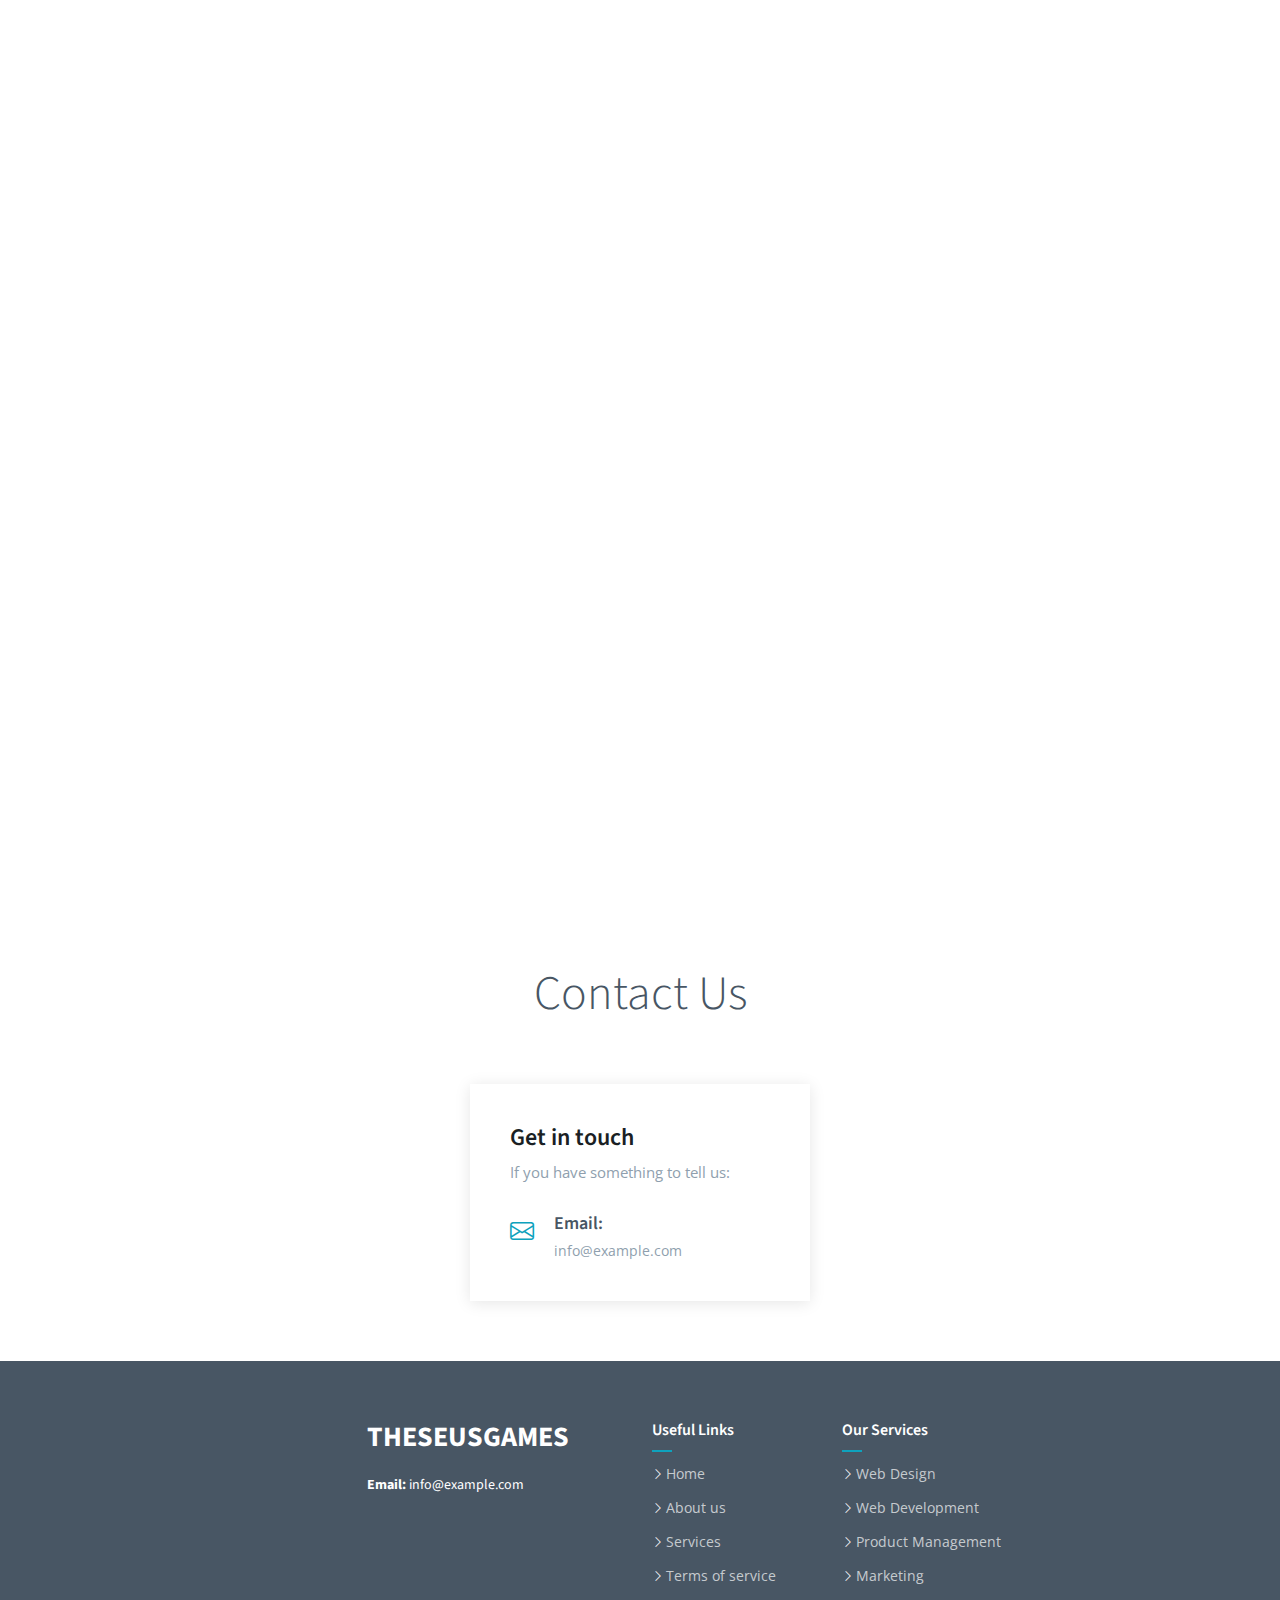
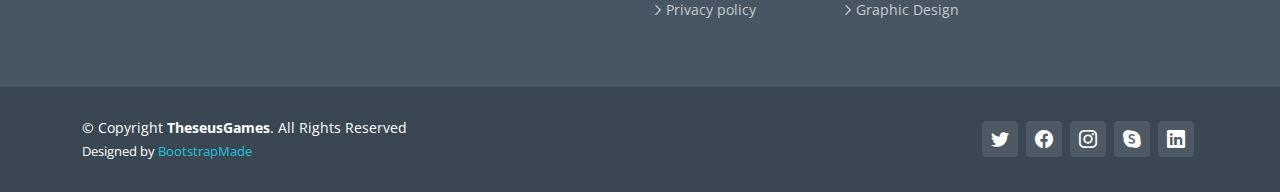
==== commit 9b36f868: "Work" ====
--- a/test/index.html
+++ b/test/index.html
@@ -5,7 +5,7 @@
   <meta charset="utf-8">
   <meta content="width=device-width, initial-scale=1.0" name="viewport">
 
-  <title>TheseusGames Bootstrap Template - Home 1</title>
+  <title>Theseus Games</title>
   <meta content="" name="description">
   <meta content="" name="keywords">
 
@@ -81,7 +81,7 @@
 
   <section id="hero-animated" class="hero-animated d-flex align-items-center">
     <div class="container d-flex flex-column justify-content-center align-items-center text-center position-relative" data-aos="zoom-out">
-      <img src="assets/img/hero-carousel/hero-carousel-3.svg" class="img-fluid animated">
+ 
       <h2>Welcome to <span>Theseus Games</span></h2>
     <!--  <p>We are a game development studio.</p> -->
       <div class="d-flex">
@@ -103,7 +103,7 @@
         </div>
 
         <div class="row gy-5">
-
+		  <div class="col-xl-4 col-md-6" data-aos="zoom-in" data-aos-delay="200"></div>
           <div class="col-xl-4 col-md-6" data-aos="zoom-in" data-aos-delay="200">
             <div class="service-item">
               <div class="img">
@@ -120,7 +120,9 @@
               </div>
             </div>
           </div><!-- End Service Item -->
-
+		  
+		  <div class="col-xl-4 col-md-6" data-aos="zoom-in" data-aos-delay="200"></div>
+		  <div class="col-xl-4 col-md-6" data-aos="zoom-in" data-aos-delay="200"></div>
           <div class="col-xl-4 col-md-6" data-aos="zoom-in" data-aos-delay="300">
             <div class="service-item">
               <div class="img">
@@ -137,7 +139,9 @@
               </div>
             </div>
           </div><!-- End Service Item -->
-
+		  <div class="col-xl-4 col-md-6" data-aos="zoom-in" data-aos-delay="200"></div>
+		  <div class="col-xl-4 col-md-6" data-aos="zoom-in" data-aos-delay="200"></div>
+		  
           <div class="col-xl-4 col-md-6" data-aos="zoom-in" data-aos-delay="400">
             <div class="service-item">
               <div class="img">
@@ -156,7 +160,7 @@
           </div><!-- End Service Item -->
 
 		  <div class="col-xl-4 col-md-6" data-aos="zoom-in" data-aos-delay="500"></div>
-	 
+	 		  <div class="col-xl-4 col-md-6" data-aos="zoom-in" data-aos-delay="500"></div>
           <div class="col-xl-4 col-md-6" data-aos="zoom-in" data-aos-delay="500">
             <div class="service-item">
               <div class="img">
